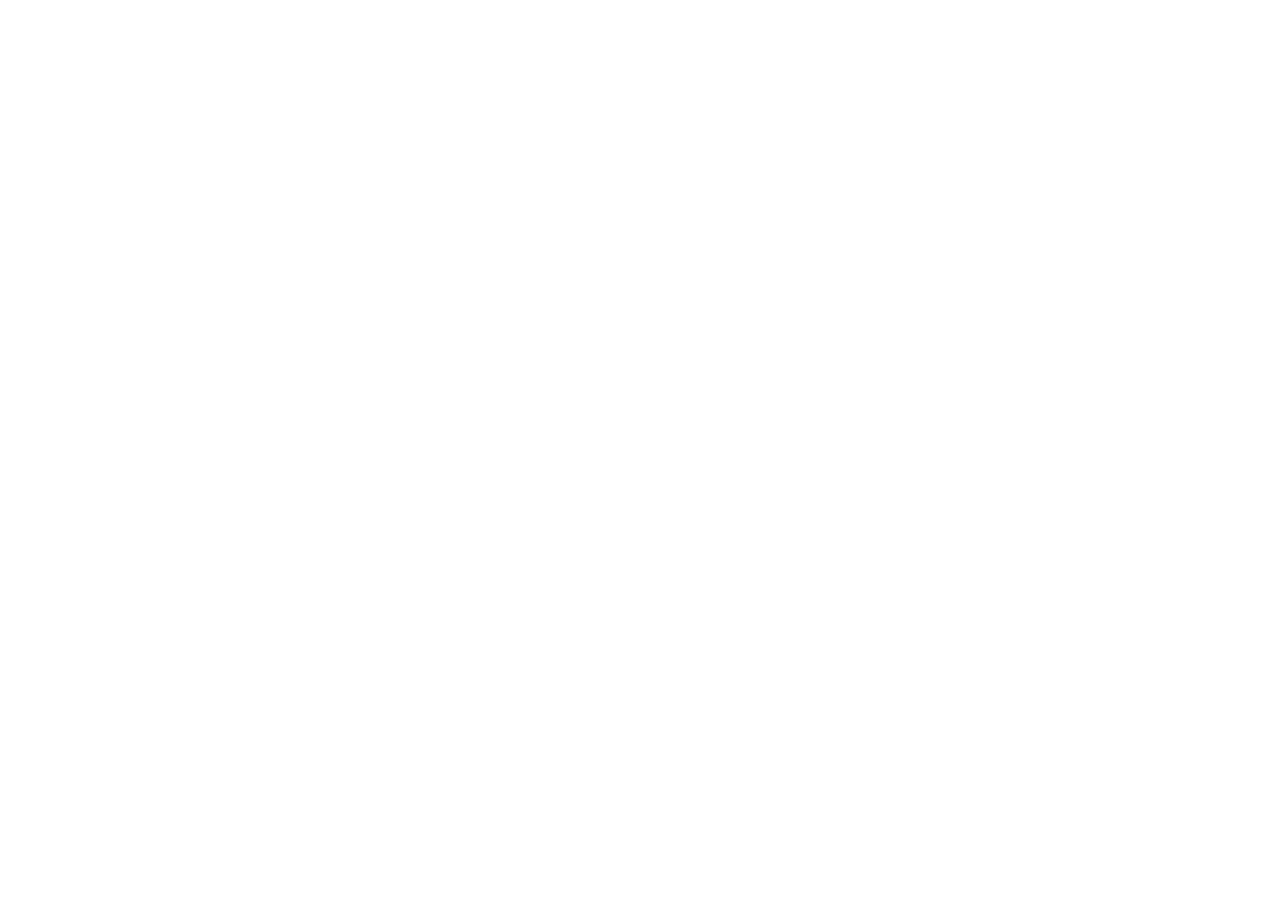
==== index.html @ b3832575 "start from scratch" ====
<!doctype html>

<html lang="en" class="no-js">

<head>
    <meta charset="utf-8">
    <meta http-equiv="X-UA-Compatible" content="IE=edge">
    <link rel="stylesheet" href="style.css">
</head>

<body>
  

</body>

</html>
---- style.css ----
/* Add a black background color to the top navigation */
.topnav {
    background-color: #333;
    overflow: hidden;
  }
  
  /* Style the links inside the navigation bar */
  .topnav a {
    float: left;
    display: block;
    color: #f2f2f2;
    text-align: center;
    padding: 14px 16px;
    text-decoration: none;
    font-size: 17px;
  }
  
  /* Change the color of links on hover */
  .topnav a:hover {
    background-color: #a83a3a;
    color: #ffffff;
  }
  
  /* Add an active class to highlight the current page */
  .topnav a.active {
    background-color: #333;
    color: white;
  }
  
  /* Hide the link that should open and close the topnav on small screens */
  .topnav .icon {
    display: none;
  }
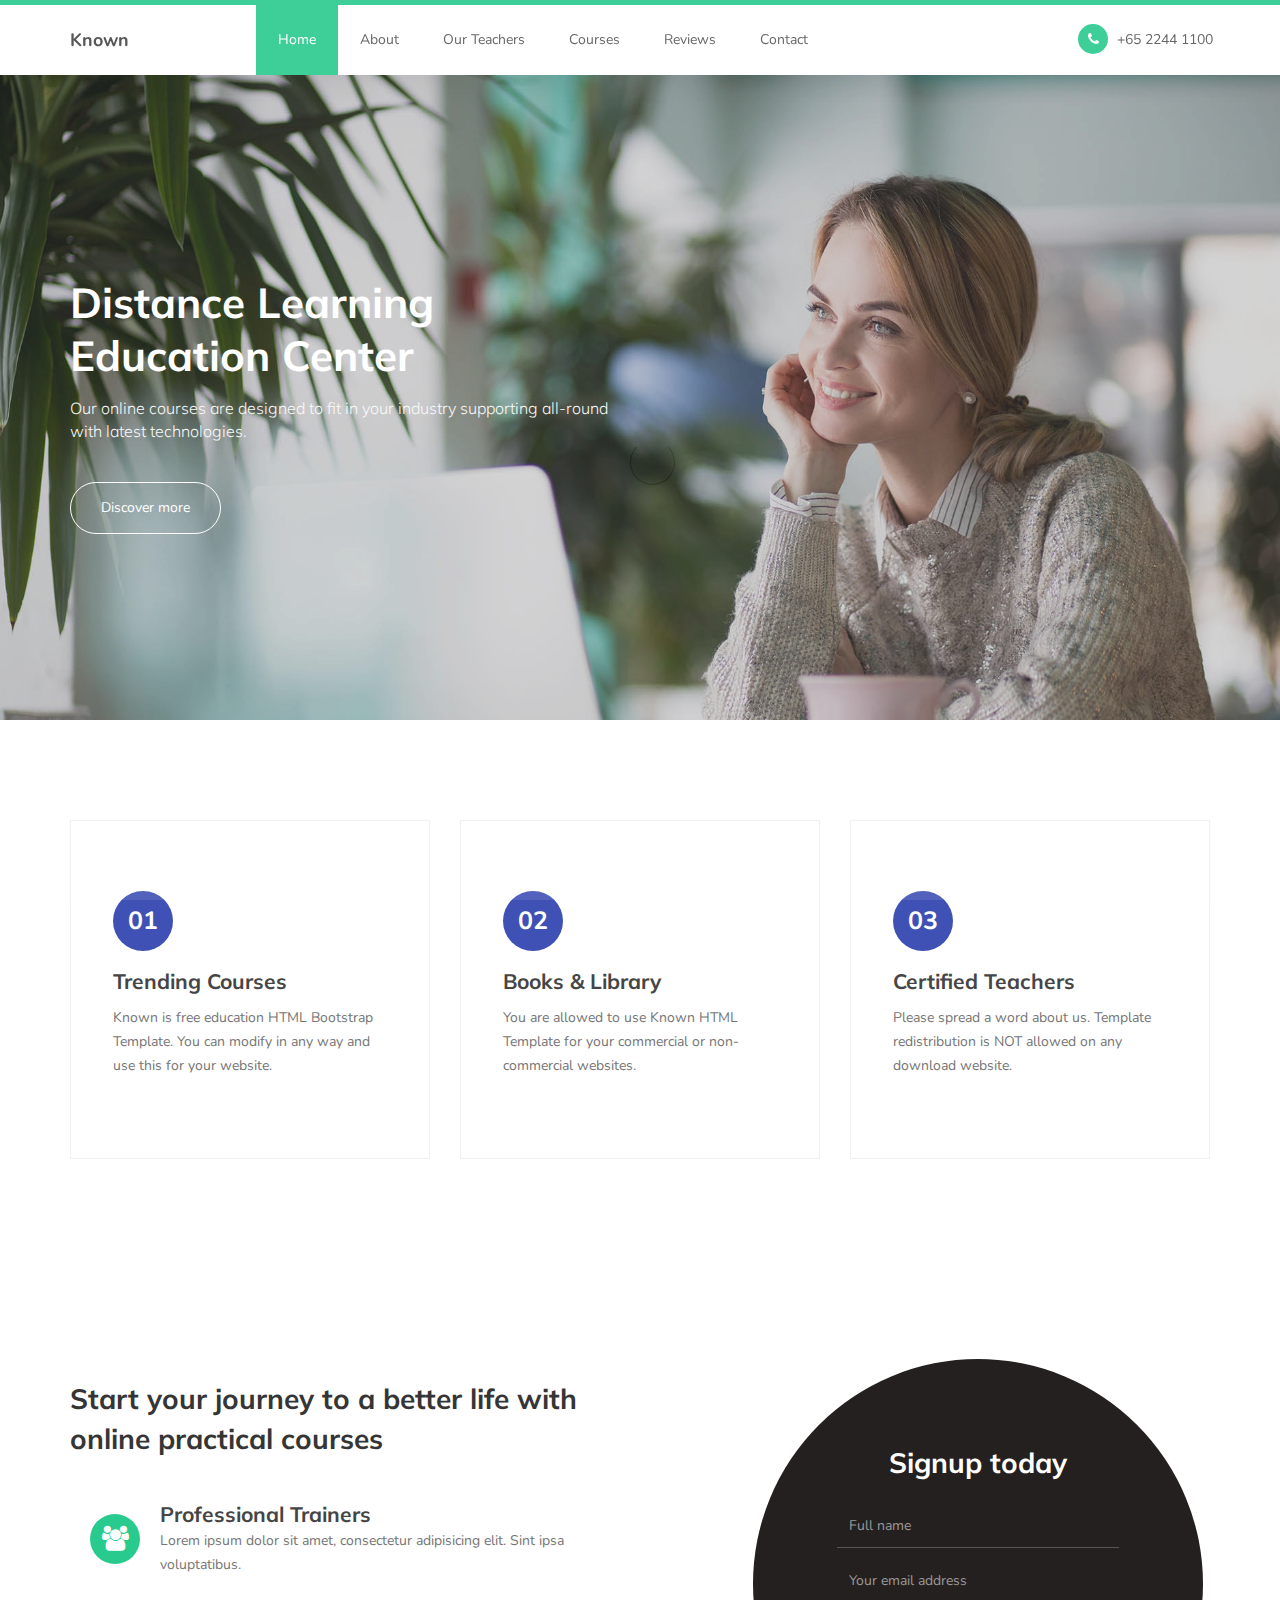
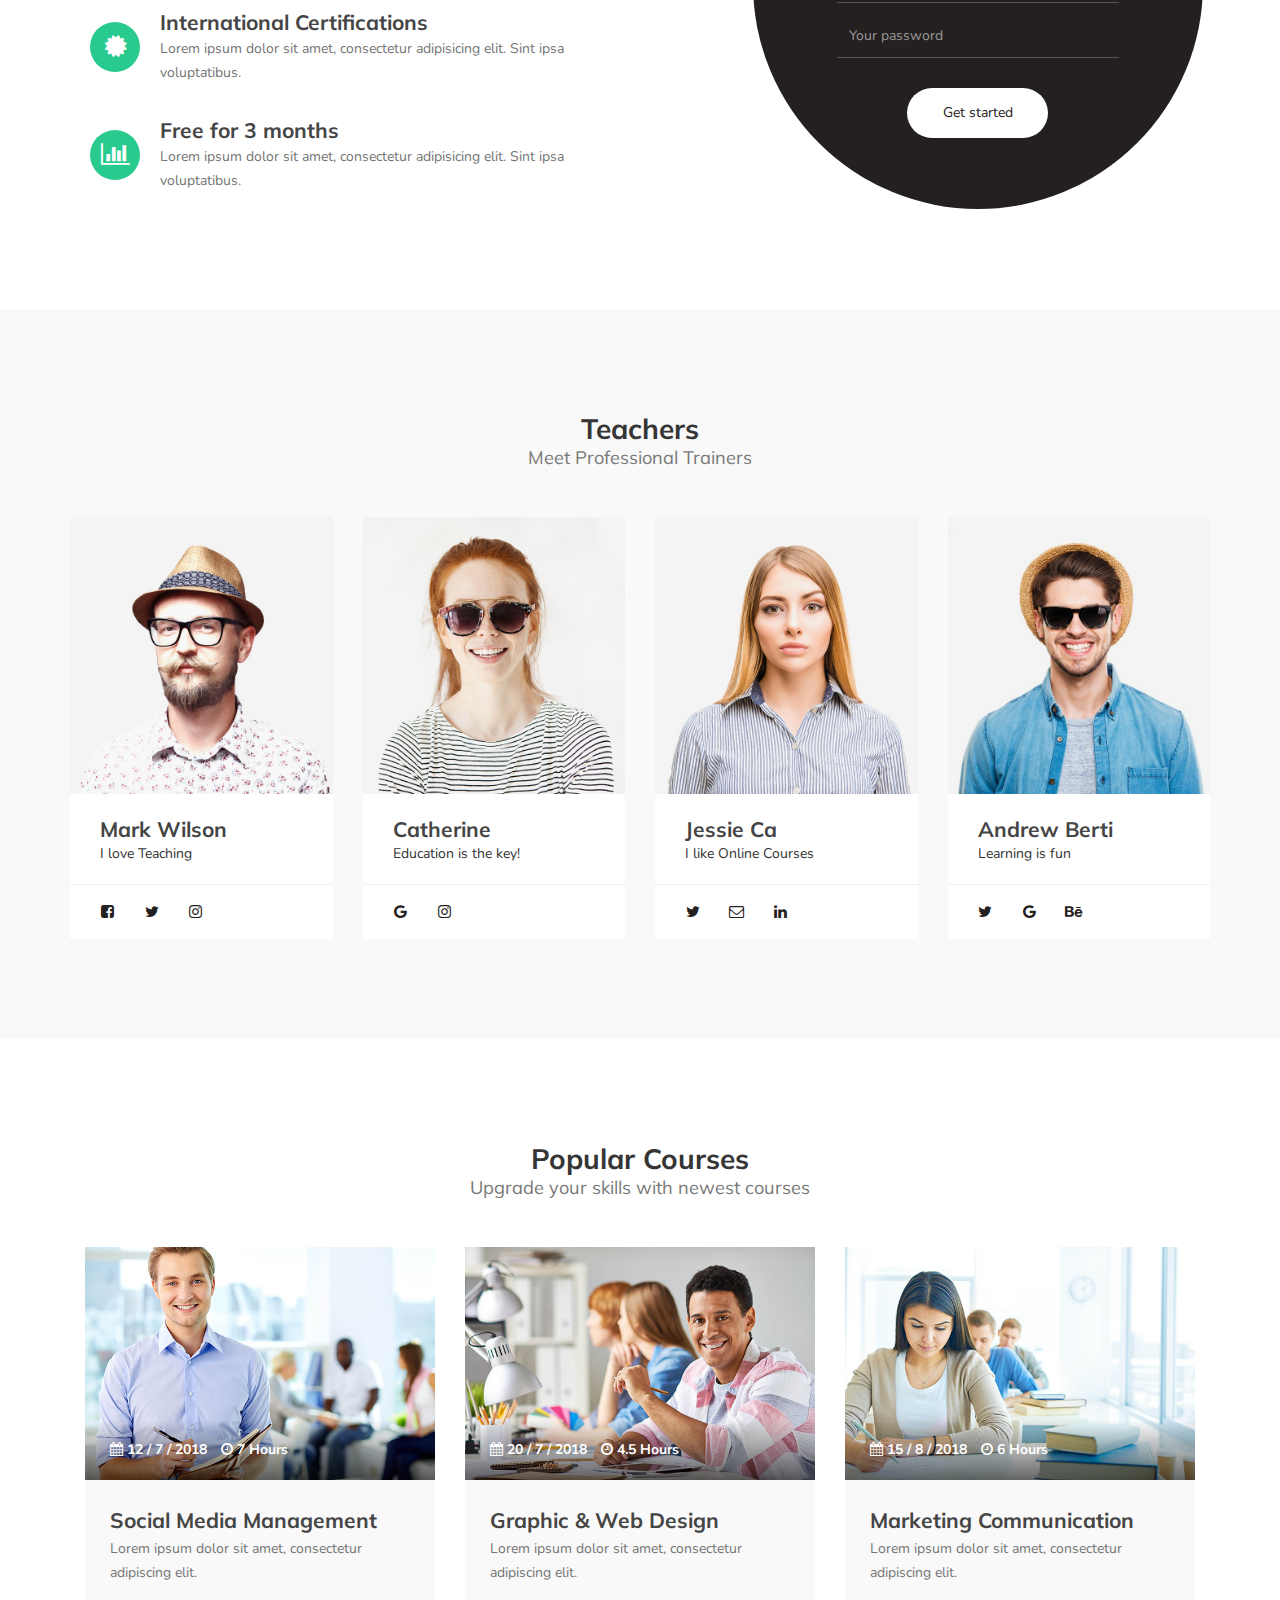
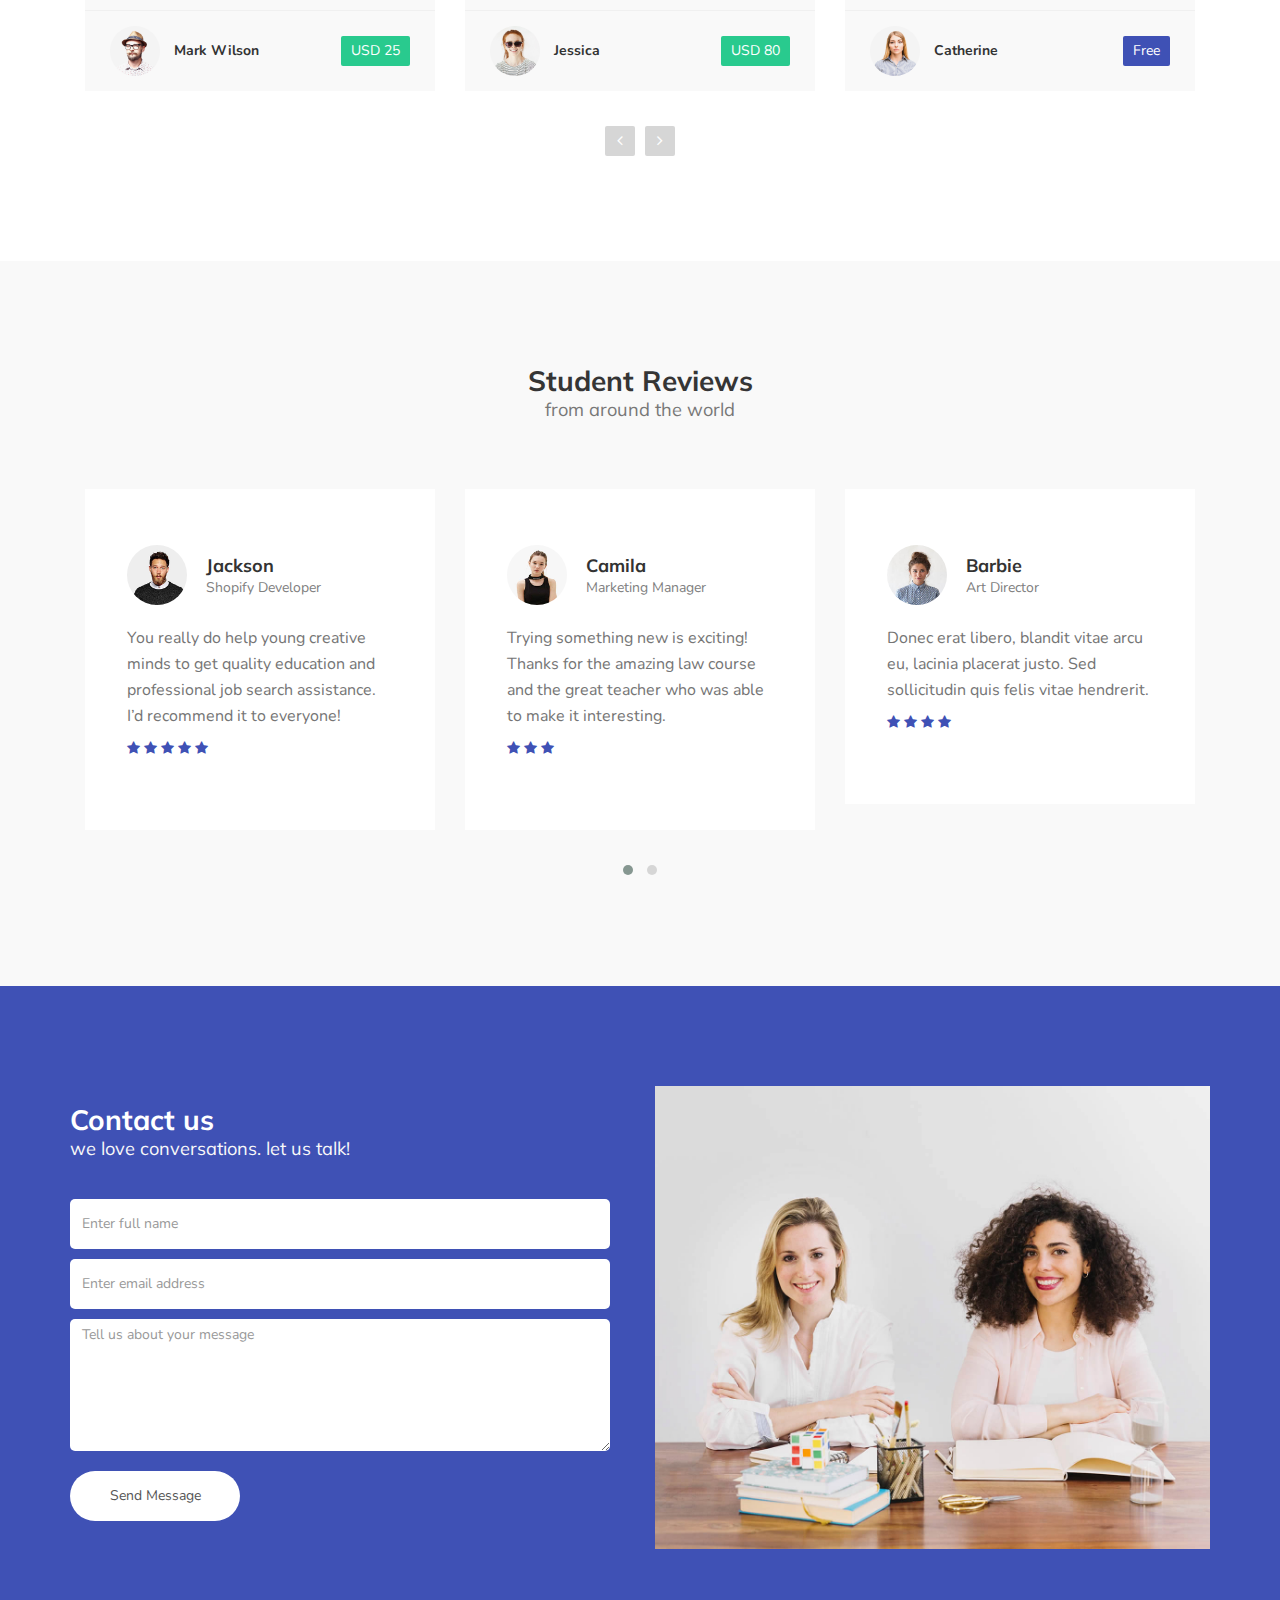
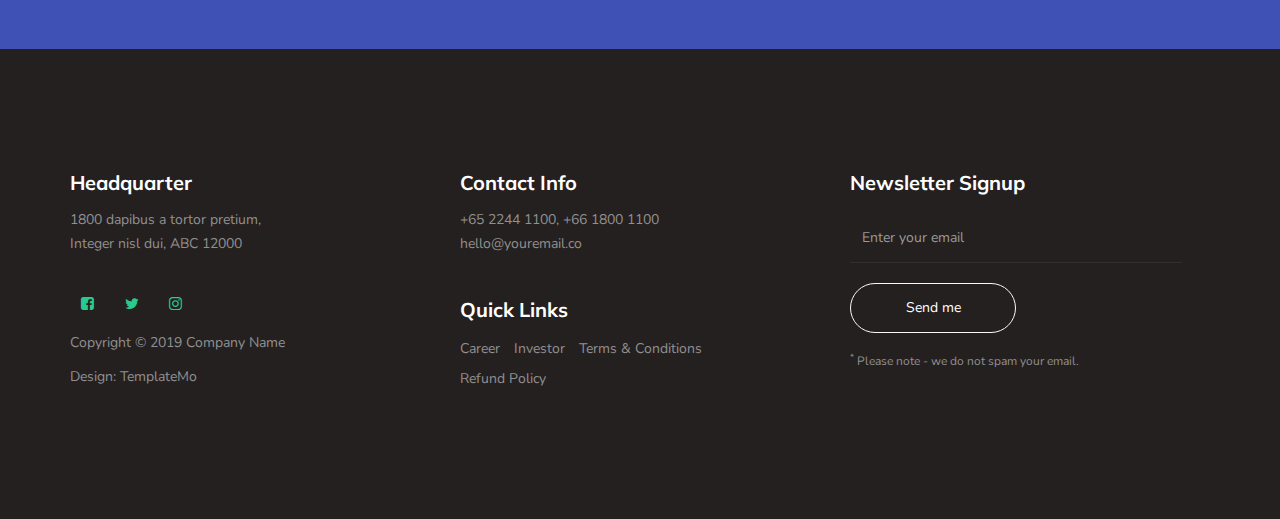
==== commit 1ae6c287: "template 516 Known" ====
--- a/index.html
+++ b/index.html
@@ -1,16 +1,677 @@
-<!doctype html>
-
-<html lang="en" class="no-js">
-
+<!DOCTYPE html>
+<html lang="en">
 <head>
-    <meta charset="utf-8">
-    <meta http-equiv="X-UA-Compatible" content="IE=edge">
-    <link rel="stylesheet" href="style.css">
+
+     <title>Known - Education HTML Template</title>
+<!-- 
+
+Known Template 
+
+https://templatemo.com/tm-516-known
+
+-->
+     <meta charset="UTF-8">
+     <meta http-equiv="X-UA-Compatible" content="IE=Edge">
+     <meta name="description" content="">
+     <meta name="keywords" content="">
+     <meta name="author" content="">
+     <meta name="viewport" content="width=device-width, initial-scale=1, maximum-scale=1">
+
+     <link rel="stylesheet" href="css/bootstrap.min.css">
+     <link rel="stylesheet" href="css/font-awesome.min.css">
+     <link rel="stylesheet" href="css/owl.carousel.css">
+     <link rel="stylesheet" href="css/owl.theme.default.min.css">
+
+     <!-- MAIN CSS -->
+     <link rel="stylesheet" href="css/templatemo-style.css">
+
 </head>
-
-<body>
-  
+<body id="top" data-spy="scroll" data-target=".navbar-collapse" data-offset="50">
+
+     <!-- PRE LOADER -->
+     <section class="preloader">
+          <div class="spinner">
+
+               <span class="spinner-rotate"></span>
+               
+          </div>
+     </section>
+
+
+     <!-- MENU -->
+     <section class="navbar custom-navbar navbar-fixed-top" role="navigation">
+          <div class="container">
+
+               <div class="navbar-header">
+                    <button class="navbar-toggle" data-toggle="collapse" data-target=".navbar-collapse">
+                         <span class="icon icon-bar"></span>
+                         <span class="icon icon-bar"></span>
+                         <span class="icon icon-bar"></span>
+                    </button>
+
+                    <!-- lOGO TEXT HERE -->
+                    <a href="#" class="navbar-brand">Known</a>
+               </div>
+
+               <!-- MENU LINKS -->
+               <div class="collapse navbar-collapse">
+                    <ul class="nav navbar-nav navbar-nav-first">
+                         <li><a href="#top" class="smoothScroll">Home</a></li>
+                         <li><a href="#about" class="smoothScroll">About</a></li>
+                         <li><a href="#team" class="smoothScroll">Our Teachers</a></li>
+                         <li><a href="#courses" class="smoothScroll">Courses</a></li>
+                         <li><a href="#testimonial" class="smoothScroll">Reviews</a></li>
+                         <li><a href="#contact" class="smoothScroll">Contact</a></li>
+                    </ul>
+
+                    <ul class="nav navbar-nav navbar-right">
+                         <li><a href="#"><i class="fa fa-phone"></i> +65 2244 1100</a></li>
+                    </ul>
+               </div>
+
+          </div>
+     </section>
+
+
+     <!-- HOME -->
+     <section id="home">
+          <div class="row">
+
+                    <div class="owl-carousel owl-theme home-slider">
+                         <div class="item item-first">
+                              <div class="caption">
+                                   <div class="container">
+                                        <div class="col-md-6 col-sm-12">
+                                             <h1>Distance Learning Education Center</h1>
+                                             <h3>Our online courses are designed to fit in your industry supporting all-round with latest technologies.</h3>
+                                             <a href="#feature" class="section-btn btn btn-default smoothScroll">Discover more</a>
+                                        </div>
+                                   </div>
+                              </div>
+                         </div>
+
+                         <div class="item item-second">
+                              <div class="caption">
+                                   <div class="container">
+                                        <div class="col-md-6 col-sm-12">
+                                             <h1>Start your journey with our practical courses</h1>
+                                             <h3>Our online courses are built in partnership with technology leaders and are designed to meet industry demands.</h3>
+                                             <a href="#courses" class="section-btn btn btn-default smoothScroll">Take a course</a>
+                                        </div>
+                                   </div>
+                              </div>
+                         </div>
+
+                         <div class="item item-third">
+                              <div class="caption">
+                                   <div class="container">
+                                        <div class="col-md-6 col-sm-12">
+                                             <h1>Efficient Learning Methods</h1>
+                                             <h3>Nam eget sapien vel nibh euismod vulputate in vel nibh. Quisque eu ex eu urna venenatis sollicitudin ut at libero. Visit <a rel="nofollow" href="https://www.facebook.com/templatemo">templatemo</a> page.</h3>
+                                             <a href="#contact" class="section-btn btn btn-default smoothScroll">Let's chat</a>
+                                        </div>
+                                   </div>
+                              </div>
+                         </div>
+                    </div>
+          </div>
+     </section>
+
+
+     <!-- FEATURE -->
+     <section id="feature">
+          <div class="container">
+               <div class="row">
+
+                    <div class="col-md-4 col-sm-4">
+                         <div class="feature-thumb">
+                              <span>01</span>
+                              <h3>Trending Courses</h3>
+                              <p>Known is free education HTML Bootstrap Template. You can modify in any way and use this for your website.</p>
+                         </div>
+                    </div>
+
+                    <div class="col-md-4 col-sm-4">
+                         <div class="feature-thumb">
+                              <span>02</span>
+                              <h3>Books & Library</h3>
+                              <p>You are allowed to use Known HTML Template for your commercial or non-commercial websites.</p>
+                         </div>
+                    </div>
+
+                    <div class="col-md-4 col-sm-4">
+                         <div class="feature-thumb">
+                              <span>03</span>
+                              <h3>Certified Teachers</h3>
+                              <p>Please spread a word about us. Template redistribution is NOT allowed on any download website.</p>
+                         </div>
+                    </div>
+
+               </div>
+          </div>
+     </section>
+
+
+     <!-- ABOUT -->
+     <section id="about">
+          <div class="container">
+               <div class="row">
+
+                    <div class="col-md-6 col-sm-12">
+                         <div class="about-info">
+                              <h2>Start your journey to a better life with online practical courses</h2>
+
+                              <figure>
+                                   <span><i class="fa fa-users"></i></span>
+                                   <figcaption>
+                                        <h3>Professional Trainers</h3>
+                                        <p>Lorem ipsum dolor sit amet, consectetur adipisicing elit. Sint ipsa voluptatibus.</p>
+                                   </figcaption>
+                              </figure>
+
+                              <figure>
+                                   <span><i class="fa fa-certificate"></i></span>
+                                   <figcaption>
+                                        <h3>International Certifications</h3>
+                                        <p>Lorem ipsum dolor sit amet, consectetur adipisicing elit. Sint ipsa voluptatibus.</p>
+                                   </figcaption>
+                              </figure>
+
+                              <figure>
+                                   <span><i class="fa fa-bar-chart-o"></i></span>
+                                   <figcaption>
+                                        <h3>Free for 3 months</h3>
+                                        <p>Lorem ipsum dolor sit amet, consectetur adipisicing elit. Sint ipsa voluptatibus.</p>
+                                   </figcaption>
+                              </figure>
+                         </div>
+                    </div>
+
+                    <div class="col-md-offset-1 col-md-4 col-sm-12">
+                         <div class="entry-form">
+                              <form action="#" method="post">
+                                   <h2>Signup today</h2>
+                                   <input type="text" name="full name" class="form-control" placeholder="Full name" required="">
+
+                                   <input type="email" name="email" class="form-control" placeholder="Your email address" required="">
+
+                                   <input type="password" name="password" class="form-control" placeholder="Your password" required="">
+
+                                   <button class="submit-btn form-control" id="form-submit">Get started</button>
+                              </form>
+                         </div>
+                    </div>
+
+               </div>
+          </div>
+     </section>
+
+
+     <!-- TEAM -->
+     <section id="team">
+          <div class="container">
+               <div class="row">
+
+                    <div class="col-md-12 col-sm-12">
+                         <div class="section-title">
+                              <h2>Teachers <small>Meet Professional Trainers</small></h2>
+                         </div>
+                    </div>
+
+                    <div class="col-md-3 col-sm-6">
+                         <div class="team-thumb">
+                              <div class="team-image">
+                                   <img src="images/author-image1.jpg" class="img-responsive" alt="">
+                              </div>
+                              <div class="team-info">
+                                   <h3>Mark Wilson</h3>
+                                   <span>I love Teaching</span>
+                              </div>
+                              <ul class="social-icon">
+                                   <li><a href="#" class="fa fa-facebook-square" attr="facebook icon"></a></li>
+                                   <li><a href="#" class="fa fa-twitter"></a></li>
+                                   <li><a href="#" class="fa fa-instagram"></a></li>
+                              </ul>
+                         </div>
+                    </div>
+
+                    <div class="col-md-3 col-sm-6">
+                         <div class="team-thumb">
+                              <div class="team-image">
+                                   <img src="images/author-image2.jpg" class="img-responsive" alt="">
+                              </div>
+                              <div class="team-info">
+                                   <h3>Catherine</h3>
+                                   <span>Education is the key!</span>
+                              </div>
+                              <ul class="social-icon">
+                                   <li><a href="#" class="fa fa-google"></a></li>
+                                   <li><a href="#" class="fa fa-instagram"></a></li>
+                              </ul>
+                         </div>
+                    </div>
+
+                    <div class="col-md-3 col-sm-6">
+                         <div class="team-thumb">
+                              <div class="team-image">
+                                   <img src="images/author-image3.jpg" class="img-responsive" alt="">
+                              </div>
+                              <div class="team-info">
+                                   <h3>Jessie Ca</h3>
+                                   <span>I like Online Courses</span>
+                              </div>
+                              <ul class="social-icon">
+                                   <li><a href="#" class="fa fa-twitter"></a></li>
+                                   <li><a href="#" class="fa fa-envelope-o"></a></li>
+                                   <li><a href="#" class="fa fa-linkedin"></a></li>
+                              </ul>
+                         </div>
+                    </div>
+
+                    <div class="col-md-3 col-sm-6">
+                         <div class="team-thumb">
+                              <div class="team-image">
+                                   <img src="images/author-image4.jpg" class="img-responsive" alt="">
+                              </div>
+                              <div class="team-info">
+                                   <h3>Andrew Berti</h3>
+                                   <span>Learning is fun</span>
+                              </div>
+                              <ul class="social-icon">
+                                   <li><a href="#" class="fa fa-twitter"></a></li>
+                                   <li><a href="#" class="fa fa-google"></a></li>
+                                   <li><a href="#" class="fa fa-behance"></a></li>
+                              </ul>
+                         </div>
+                    </div>
+
+               </div>
+          </div>
+     </section>
+
+
+     <!-- Courses -->
+     <section id="courses">
+          <div class="container">
+               <div class="row">
+
+                    <div class="col-md-12 col-sm-12">
+                         <div class="section-title">
+                              <h2>Popular Courses <small>Upgrade your skills with newest courses</small></h2>
+                         </div>
+
+                         <div class="owl-carousel owl-theme owl-courses">
+                              <div class="col-md-4 col-sm-4">
+                                   <div class="item">
+                                        <div class="courses-thumb">
+                                             <div class="courses-top">
+                                                  <div class="courses-image">
+                                                       <img src="images/courses-image1.jpg" class="img-responsive" alt="">
+                                                  </div>
+                                                  <div class="courses-date">
+                                                       <span><i class="fa fa-calendar"></i> 12 / 7 / 2018</span>
+                                                       <span><i class="fa fa-clock-o"></i> 7 Hours</span>
+                                                  </div>
+                                             </div>
+
+                                             <div class="courses-detail">
+                                                  <h3><a href="#">Social Media Management</a></h3>
+                                                  <p>Lorem ipsum dolor sit amet, consectetur adipiscing elit.</p>
+                                             </div>
+
+                                             <div class="courses-info">
+                                                  <div class="courses-author">
+                                                       <img src="images/author-image1.jpg" class="img-responsive" alt="">
+                                                       <span>Mark Wilson</span>
+                                                  </div>
+                                                  <div class="courses-price">
+                                                       <a href="#"><span>USD 25</span></a>
+                                                  </div>
+                                             </div>
+                                        </div>
+                                   </div>
+                              </div>
+
+                              <div class="col-md-4 col-sm-4">
+                                   <div class="item">
+                                        <div class="courses-thumb">
+                                             <div class="courses-top">
+                                                  <div class="courses-image">
+                                                       <img src="images/courses-image2.jpg" class="img-responsive" alt="">
+                                                  </div>
+                                                  <div class="courses-date">
+                                                       <span><i class="fa fa-calendar"></i> 20 / 7 / 2018</span>
+                                                       <span><i class="fa fa-clock-o"></i> 4.5 Hours</span>
+                                                  </div>
+                                             </div>
+
+                                             <div class="courses-detail">
+                                                  <h3><a href="#">Graphic & Web Design</a></h3>
+                                                  <p>Lorem ipsum dolor sit amet, consectetur adipiscing elit.</p>
+                                             </div>
+
+                                             <div class="courses-info">
+                                                  <div class="courses-author">
+                                                       <img src="images/author-image2.jpg" class="img-responsive" alt="">
+                                                       <span>Jessica</span>
+                                                  </div>
+                                                  <div class="courses-price">
+                                                       <a href="#"><span>USD 80</span></a>
+                                                  </div>
+                                             </div>
+                                        </div>
+                                   </div>
+                              </div>
+
+                              <div class="col-md-4 col-sm-4">
+                                   <div class="item">
+                                        <div class="courses-thumb">
+                                             <div class="courses-top">
+                                                  <div class="courses-image">
+                                                       <img src="images/courses-image3.jpg" class="img-responsive" alt="">
+                                                  </div>
+                                                  <div class="courses-date">
+                                                       <span><i class="fa fa-calendar"></i> 15 / 8 / 2018</span>
+                                                       <span><i class="fa fa-clock-o"></i> 6 Hours</span>
+                                                  </div>
+                                             </div>
+
+                                             <div class="courses-detail">
+                                                  <h3><a href="#">Marketing Communication</a></h3>
+                                                  <p>Lorem ipsum dolor sit amet, consectetur adipiscing elit.</p>
+                                             </div>
+
+                                             <div class="courses-info">
+                                                  <div class="courses-author">
+                                                       <img src="images/author-image3.jpg" class="img-responsive" alt="">
+                                                       <span>Catherine</span>
+                                                  </div>
+                                                  <div class="courses-price free">
+                                                       <a href="#"><span>Free</span></a>
+                                                  </div>
+                                             </div>
+                                        </div>
+                                   </div>
+                              </div>
+
+                              <div class="col-md-4 col-sm-4">
+                                   <div class="item">
+                                        <div class="courses-thumb">
+                                             <div class="courses-top">
+                                                  <div class="courses-image">
+                                                       <img src="images/courses-image4.jpg" class="img-responsive" alt="">
+                                                  </div>
+                                                  <div class="courses-date">
+                                                       <span><i class="fa fa-calendar"></i> 10 / 8 / 2018</span>
+                                                       <span><i class="fa fa-clock-o"></i> 8 Hours</span>
+                                                  </div>
+                                             </div>
+
+                                             <div class="courses-detail">
+                                                  <h3><a href="#">Summer Kids</a></h3>
+                                                  <p>Lorem ipsum dolor sit amet, consectetur adipiscing elit.</p>
+                                             </div>
+
+                                             <div class="courses-info">
+                                                  <div class="courses-author">
+                                                       <img src="images/author-image1.jpg" class="img-responsive" alt="">
+                                                       <span>Mark Wilson</span>
+                                                  </div>
+                                                  <div class="courses-price">
+                                                       <a href="#"><span>USD 45</span></a>
+                                                  </div>
+                                             </div>
+                                        </div>
+                                   </div>
+                              </div>
+
+                              <div class="col-md-4 col-sm-4">
+                                   <div class="item">
+                                        <div class="courses-thumb">
+                                             <div class="courses-top">
+                                                  <div class="courses-image">
+                                                       <img src="images/courses-image5.jpg" class="img-responsive" alt="">
+                                                  </div>
+                                                  <div class="courses-date">
+                                                       <span><i class="fa fa-calendar"></i> 5 / 10 / 2018</span>
+                                                       <span><i class="fa fa-clock-o"></i> 10 Hours</span>
+                                                  </div>
+                                             </div>
+
+                                             <div class="courses-detail">
+                                                  <h3><a href="#">Business &amp; Management</a></h3>
+                                                  <p>Lorem ipsum dolor sit amet, consectetur adipiscing elit.</p>
+                                             </div>
+
+                                             <div class="courses-info">
+                                                  <div class="courses-author">
+                                                       <img src="images/author-image2.jpg" class="img-responsive" alt="">
+                                                       <span>Jessica</span>
+                                                  </div>
+                                                  <div class="courses-price free">
+                                                       <a href="#"><span>Free</span></a>
+                                                  </div>
+                                             </div>
+                                        </div>
+                                   </div>
+                              </div>
+
+                         </div>
+
+               </div>
+          </div>
+     </section>
+
+
+     <!-- TESTIMONIAL -->
+     <section id="testimonial">
+          <div class="container">
+               <div class="row">
+
+                    <div class="col-md-12 col-sm-12">
+                         <div class="section-title">
+                              <h2>Student Reviews <small>from around the world</small></h2>
+                         </div>
+
+                         <div class="owl-carousel owl-theme owl-client">
+                              <div class="col-md-4 col-sm-4">
+                                   <div class="item">
+                                        <div class="tst-image">
+                                             <img src="images/tst-image1.jpg" class="img-responsive" alt="">
+                                        </div>
+                                        <div class="tst-author">
+                                             <h4>Jackson</h4>
+                                             <span>Shopify Developer</span>
+                                        </div>
+                                        <p>You really do help young creative minds to get quality education and professional job search assistance. I’d recommend it to everyone!</p>
+                                        <div class="tst-rating">
+                                             <i class="fa fa-star"></i>
+                                             <i class="fa fa-star"></i>
+                                             <i class="fa fa-star"></i>
+                                             <i class="fa fa-star"></i>
+                                             <i class="fa fa-star"></i>
+                                        </div>
+                                   </div>
+                              </div>
+
+                              <div class="col-md-4 col-sm-4">
+                                   <div class="item">
+                                        <div class="tst-image">
+                                             <img src="images/tst-image2.jpg" class="img-responsive" alt="">
+                                        </div>
+                                        <div class="tst-author">
+                                             <h4>Camila</h4>
+                                             <span>Marketing Manager</span>
+                                        </div>
+                                        <p>Trying something new is exciting! Thanks for the amazing law course and the great teacher who was able to make it interesting.</p>
+                                        <div class="tst-rating">
+                                             <i class="fa fa-star"></i>
+                                             <i class="fa fa-star"></i>
+                                             <i class="fa fa-star"></i>
+                                        </div>
+                                   </div>
+                              </div>
+
+                              <div class="col-md-4 col-sm-4">
+                                   <div class="item">
+                                        <div class="tst-image">
+                                             <img src="images/tst-image3.jpg" class="img-responsive" alt="">
+                                        </div>
+                                        <div class="tst-author">
+                                             <h4>Barbie</h4>
+                                             <span>Art Director</span>
+                                        </div>
+                                        <p>Donec erat libero, blandit vitae arcu eu, lacinia placerat justo. Sed sollicitudin quis felis vitae hendrerit.</p>
+                                        <div class="tst-rating">
+                                             <i class="fa fa-star"></i>
+                                             <i class="fa fa-star"></i>
+                                             <i class="fa fa-star"></i>
+                                             <i class="fa fa-star"></i>
+                                        </div>
+                                   </div>
+                              </div>
+
+                              <div class="col-md-4 col-sm-4">
+                                   <div class="item">
+                                        <div class="tst-image">
+                                             <img src="images/tst-image4.jpg" class="img-responsive" alt="">
+                                        </div>
+                                        <div class="tst-author">
+                                             <h4>Andrio</h4>
+                                             <span>Web Developer</span>
+                                        </div>
+                                        <p>Nam eget mi eu ante faucibus viverra nec sed magna. Vivamus viverra sapien ex, elementum varius ex sagittis vel.</p>
+                                        <div class="tst-rating">
+                                             <i class="fa fa-star"></i>
+                                             <i class="fa fa-star"></i>
+                                             <i class="fa fa-star"></i>
+                                             <i class="fa fa-star"></i>
+                                        </div>
+                                   </div>
+                              </div>
+
+                         </div>
+
+               </div>
+          </div>
+     </section> 
+
+
+     <!-- CONTACT -->
+     <section id="contact">
+          <div class="container">
+               <div class="row">
+
+                    <div class="col-md-6 col-sm-12">
+                         <form id="contact-form" role="form" action="" method="post">
+                              <div class="section-title">
+                                   <h2>Contact us <small>we love conversations. let us talk!</small></h2>
+                              </div>
+
+                              <div class="col-md-12 col-sm-12">
+                                   <input type="text" class="form-control" placeholder="Enter full name" name="name" required="">
+                    
+                                   <input type="email" class="form-control" placeholder="Enter email address" name="email" required="">
+
+                                   <textarea class="form-control" rows="6" placeholder="Tell us about your message" name="message" required=""></textarea>
+                              </div>
+
+                              <div class="col-md-4 col-sm-12">
+                                   <input type="submit" class="form-control" name="send message" value="Send Message">
+                              </div>
+
+                         </form>
+                    </div>
+
+                    <div class="col-md-6 col-sm-12">
+                         <div class="contact-image">
+                              <img src="images/contact-image.jpg" class="img-responsive" alt="Smiling Two Girls">
+                         </div>
+                    </div>
+
+               </div>
+          </div>
+     </section>       
+
+
+     <!-- FOOTER -->
+     <footer id="footer">
+          <div class="container">
+               <div class="row">
+
+                    <div class="col-md-4 col-sm-6">
+                         <div class="footer-info">
+                              <div class="section-title">
+                                   <h2>Headquarter</h2>
+                              </div>
+                              <address>
+                                   <p>1800 dapibus a tortor pretium,<br> Integer nisl dui, ABC 12000</p>
+                              </address>
+
+                              <ul class="social-icon">
+                                   <li><a href="#" class="fa fa-facebook-square" attr="facebook icon"></a></li>
+                                   <li><a href="#" class="fa fa-twitter"></a></li>
+                                   <li><a href="#" class="fa fa-instagram"></a></li>
+                              </ul>
+
+                              <div class="copyright-text"> 
+                                   <p>Copyright &copy; 2019 Company Name</p>
+                                   
+                                   <p>Design: TemplateMo</p>
+                              </div>
+                         </div>
+                    </div>
+
+                    <div class="col-md-4 col-sm-6">
+                         <div class="footer-info">
+                              <div class="section-title">
+                                   <h2>Contact Info</h2>
+                              </div>
+                              <address>
+                                   <p>+65 2244 1100, +66 1800 1100</p>
+                                   <p><a href="mailto:youremail.co">hello@youremail.co</a></p>
+                              </address>
+
+                              <div class="footer_menu">
+                                   <h2>Quick Links</h2>
+                                   <ul>
+                                        <li><a href="#">Career</a></li>
+                                        <li><a href="#">Investor</a></li>
+                                        <li><a href="#">Terms & Conditions</a></li>
+                                        <li><a href="#">Refund Policy</a></li>
+                                   </ul>
+                              </div>
+                         </div>
+                    </div>
+
+                    <div class="col-md-4 col-sm-12">
+                         <div class="footer-info newsletter-form">
+                              <div class="section-title">
+                                   <h2>Newsletter Signup</h2>
+                              </div>
+                              <div>
+                                   <div class="form-group">
+                                        <form action="#" method="get">
+                                             <input type="email" class="form-control" placeholder="Enter your email" name="email" id="email" required="">
+                                             <input type="submit" class="form-control" name="submit" id="form-submit" value="Send me">
+                                        </form>
+                                        <span><sup>*</sup> Please note - we do not spam your email.</span>
+                                   </div>
+                              </div>
+                         </div>
+                    </div>
+                    
+               </div>
+          </div>
+     </footer>
+
+
+     <!-- SCRIPTS -->
+     <script src="js/jquery.js"></script>
+     <script src="js/bootstrap.min.js"></script>
+     <script src="js/owl.carousel.min.js"></script>
+     <script src="js/smoothscroll.js"></script>
+     <script src="js/custom.js"></script>
 
 </body>
-
 </html>--- a/css/templatemo-style.css
+++ b/css/templatemo-style.css
@@ -0,0 +1,996 @@
+/*
+
+Known Template 
+
+https://templatemo.com/tm-516-known
+
+*/
+
+  @import url('https://fonts.googleapis.com/css?family=Muli:300,700|Nunito');
+
+  body {
+    background: #ffffff;
+    font-family: 'Nunito', sans-serif;
+    overflow-x: hidden;
+    padding-top: 70px;
+  }
+
+
+  /*---------------------------------------
+     TYPOGRAPHY              
+  -----------------------------------------*/
+
+  h1,h2,h3,h4,h5,h6 {
+    font-family: 'Muli', sans-serif;
+    font-weight: bold;
+    line-height: inherit;
+  }
+
+  h1 {
+    color: #252525;
+    font-size: 3em;
+    line-height: normal;
+  }
+
+  h2 {
+    color: #353535;
+    font-size: 2em;
+    padding-bottom: 10px;
+  }
+
+  h3 {
+    font-size: 1.5em;
+    margin-bottom: 0;
+  }
+
+  h3,
+  h3 a {
+    color: #454545;
+  }
+
+  p {
+    color: #757575;
+    font-size: 14px;
+    font-weight: normal;
+    line-height: 24px;
+  }
+
+
+
+  /*---------------------------------------
+     GENERAL               
+  -----------------------------------------*/
+
+  html{
+    -webkit-font-smoothing: antialiased;
+  }
+
+  a {
+    color: #252525;
+    -webkit-transition: 0.5s;
+    transition: 0.5s;
+    text-decoration: none !important;
+  }
+
+  a,
+  input, button,
+  .form-control {
+    -webkit-transition: 0.5s;
+    transition: 0.5s;
+  }
+
+  a:hover, a:active, a:focus {
+    color: #29ca8e;
+    outline: none;
+  }
+
+  ::-webkit-scrollbar{
+    width: 8px;
+    height: 8px;
+  }
+
+  ::-webkit-scrollbar-thumb {
+    cursor: pointer;
+    background: #000000;
+  }
+
+  .section-title {
+    padding-bottom: 40px;
+  }
+
+  .section-title h2 {
+    margin: 0;
+  }
+
+  .section-title small {
+    display: block;
+  }
+
+  .overlay {
+    background: rgba(20,20,20,0.5);
+    position: absolute;
+    top: 0;
+    right: 0;
+    bottom: 0;
+    left: 0;
+    width: 100%;
+    height: 100%;
+  }
+
+  .entry-form {
+    background: #252020;
+    border-radius: 100%;
+    text-align: center;
+    padding: 6em;
+    width: 450px;
+    height: 450px;
+  }
+
+  .entry-form h2 {
+    color: #ffffff;
+    margin: 0;
+  }
+
+  .entry-form .form-control {
+    background: transparent;
+    border: 0;
+    border-bottom: 1px solid;
+    border-radius: 0;
+    box-shadow: none;
+    height: 45px;
+    margin: 10px 0;
+  }
+
+  .entry-form .submit-btn {
+    background: #ffffff;
+    border-radius: 50px;
+    border: 0;
+    color: #252020;
+    width: 50%;
+    height: 50px;
+    margin: 30px auto;
+    margin-bottom: 10px;
+  }
+
+  .entry-form .submit-btn:hover {
+    background: #3f51b5;
+    color: #ffffff;
+  }
+
+  section {
+    position: relative;
+    padding: 100px 0;
+  }
+
+  #team,
+  #testimonial {
+    background: #f9f9f9;
+  }
+
+  #team, 
+  #testimonial {
+    text-align: center;
+  }
+  
+  #google-map iframe {
+    border: 0;
+    width: 100%;
+    height: 390px;
+  }
+
+
+
+  /*---------------------------------------
+     BUTTONS               
+  -----------------------------------------*/
+
+  .section-btn {
+    background: transparent;
+    border-radius: 50px;
+    border: 1px solid #ffffff;
+    color: #ffffff;
+    font-size: inherit;
+    font-weight: normal;
+    padding: 15px 30px;
+    transition: 0.5s;
+  }
+
+  .section-btn:hover {
+    background: #ffffff;
+    border-color: transparent;
+  }
+
+
+
+  /*---------------------------------------
+       PRE LOADER              
+  -----------------------------------------*/
+
+  .preloader {
+    position: fixed;
+    top: 0;
+    left: 0;
+    width: 100%;
+    height: 100%;
+    z-index: 99999;
+    display: flex;
+    flex-flow: row nowrap;
+    justify-content: center;
+    align-items: center;
+    background: none repeat scroll 0 0 #ffffff;
+  }
+
+  .spinner {
+    border: 1px solid transparent;
+    border-radius: 3px;
+    position: relative;
+  }
+
+  .spinner:before {
+    content: '';
+    box-sizing: border-box;
+    position: absolute;
+    top: 50%;
+    left: 50%;
+    width: 45px;
+    height: 45px;
+    margin-top: -10px;
+    margin-left: -10px;
+    border-radius: 50%;
+    border: 1px solid #575757;
+    border-top-color: #ffffff;
+    animation: spinner .9s linear infinite;
+  }
+
+  @-webkit-@keyframes spinner {
+    to {transform: rotate(360deg);}
+  }
+
+  @keyframes spinner {
+    to {transform: rotate(360deg);}
+  }
+
+
+
+  /*---------------------------------------
+      MENU              
+  -----------------------------------------*/
+
+  .custom-navbar {
+    background: #ffffff;
+    border-top: 5px solid #29ca8e;
+    border-bottom: 0;
+    -webkit-box-shadow: 0 1px 30px rgba(0, 0, 0, 0.1);
+    -moz-box-shadow: 0 1px 30px rgba(0, 0, 0, 0.1);
+    box-shadow: 0 1px 30px rgba(0, 0, 0, 0.1);
+    padding: 12px 0;
+    margin-bottom: 0;
+    padding: 0;
+  }
+
+  .custom-navbar .navbar-brand {
+    color: #454545;
+    font-size: 18px;
+    font-weight: bold;
+    line-height: 40px;
+  }
+
+  .custom-navbar .navbar-nav.navbar-nav-first {
+    margin-left: 8em;
+  }
+
+  .custom-navbar .navbar-nav.navbar-right li a {
+    padding-right: 12px;
+    padding-left: 12px;
+  }
+
+  .custom-navbar .navbar-nav.navbar-right li a .fa {
+    background: #29ca8e;
+    border-radius: 100%;
+    color: #ffffff;
+    width: 30px;
+    height: 30px;
+    line-height: 30px;
+    text-align: center;
+    display: inline-block;
+    margin-right: 5px;
+  }
+
+  .custom-navbar .nav li a {
+    line-height: 40px;
+    color: #575757;
+    padding-right: 22px;
+    padding-left: 22px;
+  }
+
+  .custom-navbar .navbar-nav > li > a:hover,
+  .custom-navbar .navbar-nav > li > a:focus {
+    background-color: transparent;
+  }
+
+  .custom-navbar .nav li a:hover {
+    background-color: #29ca8e;
+    color: #ffffff;
+  }
+
+  .custom-navbar .nav li.active > a {
+    background-color: #29ca8e;
+    color: #ffffff;
+  }
+
+  .custom-navbar .navbar-toggle {
+    border: none;
+    padding-top: 10px;
+  }
+
+  .custom-navbar .navbar-toggle {
+    background-color: transparent;
+  }
+
+  .custom-navbar .navbar-toggle .icon-bar {
+    background: #252525;
+    border-color: transparent;
+  }
+
+
+
+  /*---------------------------------------
+      HOME  & SLIDER            
+  -----------------------------------------*/
+
+  #home {
+    padding: 0;
+  }
+
+  #home h1 {
+    color: #ffffff;
+  }
+
+  #home h3 {
+    color: #f9f9f9;
+    font-size: 16px;
+    font-weight: 300;
+    margin: 0;
+    padding: 5px 0 40px 0;
+  }
+
+  @media (min-width: 768px) {
+    .home-slider .col-md-6 {
+      padding-left: 0;
+    }
+  }
+
+  .home-slider .caption {
+    display: flex;
+    justify-content: center;
+    flex-direction: column;
+    text-align: left;
+    background-color: rgba(20,20,20,0.2);
+    height: 100%;
+    color: #fff;
+    cursor: e-resize;
+  }
+
+  .home-slider .item {
+    background-repeat: no-repeat;
+    background-attachment: local;
+    background-size: cover;
+    height: 650px;
+  }
+  
+  .caption h3 a { color: #FFF; }
+  .caption h3 a:hover { color: #FF3; }
+
+  .home-slider .item-first {
+    background-image: url(../images/slider-image1.jpg);
+	background-position: center;
+  }
+
+  .home-slider .item-second {
+    background-image: url(../images/slider-image2.jpg);
+  }
+
+  .home-slider .item-third {
+    background-image: url(../images/slider-image3.jpg);
+  }
+
+
+
+  /*---------------------------------------
+      FEATURE              
+  -----------------------------------------*/
+
+  .feature-thumb {
+    border: 1px solid #f0f0f0;
+    padding: 5em 3em;
+  }
+
+  .feature-thumb span {
+    background: #3f51b5;
+    border-radius: 50px;
+    color: #ffffff;
+    font-size: 25px;
+    font-weight: bold;
+    display: inline-block;
+    width: 60px;
+    height: 60px;
+    line-height: 60px;
+    text-align: center;
+    margin-bottom: 5px;
+  }
+
+  .feature-thumb h3 {
+    margin: 10px 0;
+  }
+
+
+
+  /*---------------------------------------
+      ABOUT              
+  -----------------------------------------*/
+
+  #about figure {
+    display: inline-block;
+    vertical-align: top;
+    margin-left: 15px;
+  }
+
+  #about figure span {
+    float: left;
+    margin-left: -15px;
+    padding: 15px 20px;
+    position: relative;
+    top: 20px;
+  }
+
+  #about figure span i {
+    background: #29ca8e;
+    border-radius: 50px;
+    color: #ffffff;
+    font-size: 25px;
+    width: 50px;
+    height: 50px;
+    line-height: 50px;
+    text-align: center;
+  }
+
+
+
+  /*---------------------------------------
+      TEAM              
+  -----------------------------------------*/
+
+  .team-thumb {
+    background: #ffffff;
+    position: relative;
+    overflow: hidden;
+    text-align: left;
+  }
+
+  .team-info {
+    padding: 20px 30px;
+  }
+
+  .team-image img {
+    width: 100%;
+  }
+
+  .team-thumb .social-icon {
+    border-top: 1px solid #f0f0f0;
+    padding: 4px 20px 0 20px;
+  }
+
+  .team-thumb .social-icon li a {
+    background: #ffffff;
+    color: #252020;
+  }
+
+  .team-info h3 {
+    margin: 0;
+  }
+
+
+  /*---------------------------------------
+      COURSES             
+  -----------------------------------------*/
+
+  #courses .section-title {
+    text-align: center;
+  }
+
+  #courses .owl-theme .owl-nav {
+    margin-top: 30px;
+  }
+
+  #courses .owl-theme .owl-nav [class*=owl-] {
+    border-radius: 2px;
+    font-size: 16px;
+    width: 30px;
+    height: 30px;
+    line-height: 30px;
+    text-align: center;
+    padding: 0;
+  }
+
+  .courses-thumb {
+    background: #f9f9f9;
+    position: relative;
+  }
+
+  .courses-top {
+    position: relative;
+  }
+
+  .courses-image {
+    background: linear-gradient(to right, #202020, #101010);
+  }
+
+  .courses-date {
+    background: linear-gradient(rgba(255, 0, 0, 0), rgba(0, 0, 0, 0.6));
+    width: 100%;
+    position: absolute;
+    bottom: 0;
+    padding: 20px 25px;
+  }
+
+  .courses-date span,
+  .courses-author span {
+    font-size: 14px;
+    font-weight: bold;
+  }
+
+  .courses-date span {
+    color: #ffffff;
+    display: inline-block;
+    margin-right: 10px;
+  }
+
+  .courses-detail {
+    padding: 25px 25px 15px 25px;
+  }
+
+  .courses-detail h3 {
+    margin: 0 0 2px 0;
+  }
+
+  .courses-info {
+    border-top: 1px solid #f0f0f0;
+    position: relative;
+    clear: both;
+    padding: 15px 25px;
+  }
+
+  .courses-author,
+  .courses-author span {
+    display: inline-block;
+    vertical-align: middle;
+  }
+
+  .courses-author img {
+    display: inline-block !important;
+    border-radius: 50px;
+    width: 50px !important;
+    height: 50px;
+    margin-right: 10px;
+  }
+
+  .courses-price {
+    float: right;
+    margin-top: 10px;
+  }
+
+  .courses-price span {
+    background: #29ca8e;
+    border-radius: 2px;
+    color: #ffffff;
+    display: block;
+    padding: 5px 10px;
+  }
+
+  .courses-price.free span {
+    background: #3f51b5;
+  }
+
+
+
+  /*---------------------------------------
+     NEWS              
+  -----------------------------------------*/
+
+  .news-thumb {
+    clear: both;
+    position: relative;
+    overflow: hidden;
+    margin-bottom: 30px;
+  }
+
+  .news-thumb .news-image {
+    float: left;
+    width: 40%;
+    margin-right: 30px;
+  }
+
+  .news-info h3 {
+    margin-top: 5px;
+    margin-bottom: 10px;
+  }
+
+  .news-date span {
+    color: #909090;
+    font-weight: bold;
+  }
+
+
+
+  /*---------------------------------------
+      TESTIMONIAL             
+  -----------------------------------------*/
+
+  #testimonial .item {
+    background: #ffffff;
+    margin: 20px 0;
+    padding: 4em 3em;
+    text-align: left;
+  }
+
+  #courses .col-md-4,
+  #testimonial .col-md-4 {
+    display: block;
+    width: 100%;
+  }
+
+  #testimonial .item > p {
+    font-size: 16px;
+    line-height: 26px;
+  }
+
+  .tst-rating {
+    margin-bottom: 15px;
+  }
+
+  .tst-rating .fa {
+    color: #3f51b5;
+  }
+
+  .tst-image,
+  .tst-author {
+    display: inline-block;
+    vertical-align: middle;
+    margin-bottom: 20px;
+    text-align: left;
+  }
+
+  .tst-image img {
+    border-radius: 50px;
+    width: 60px !important;
+    height: 60px;
+    margin-right: 15px;
+  }
+
+  .tst-author h4 {
+    margin: 0;
+  }
+
+  .tst-author span {
+    color: #808080;
+    font-size: 14px;
+  }
+
+
+
+  /*---------------------------------------
+      CONTACT             
+  -----------------------------------------*/
+
+  #contact {
+    background: #3f51b5;
+  }
+
+  #contact h2 {
+    color: #ffffff;
+  }
+
+  #contact .section-title {
+    padding-bottom: 20px;
+  }
+
+  #contact h2 > small,
+  #contact p,
+  #contact a {
+    color: #f9f9f9;
+  }
+
+  #contact-form {
+    padding: 1em 0;
+  }
+
+  #contact-form .col-md-12,
+  #contact-form .col-md-4 {
+    padding-left: 0;
+  }
+
+  #contact-form .form-control {
+    border: 0;
+    border-radius: 5px;
+    box-shadow: none;
+    margin: 10px 0;
+  }
+
+  #contact-form input {
+    height: 50px;
+  }
+
+  #contact-form input[type='submit'] {
+    border-radius: 50px;
+    border: 1px solid transparent;
+  }
+
+  #contact-form input[type='submit']:hover {
+    background: transparent;
+    border-color: #ffffff;
+    color: #ffffff;
+  }
+  
+
+
+
+  /*---------------------------------------
+     FOOTER              
+  -----------------------------------------*/
+
+  footer {
+    background: #252020;
+    padding: 120px 0;
+  }
+
+  footer .section-title {
+    padding-bottom: 10px;
+  }
+
+  footer h2 {
+    font-size: 20px;
+  }
+
+  footer a,
+  footer p {
+    color: #909090;
+  }
+
+  footer strong {
+    color: #d9d9d9;
+  }
+
+  footer address p {
+    margin-bottom: 0;
+  }
+
+  footer .social-icon {
+    margin-top: 25px;
+  }
+
+  .footer-info {
+    margin-right: 2em;
+  }
+
+  .footer-info h2 {
+    color: #ffffff;
+    padding: 0;
+  }
+
+  .footer_menu h2 {
+    margin-top: 2em;
+  }
+
+  .footer_menu ul {
+    margin: 0;
+    padding: 0;
+  }
+
+  .footer_menu li {
+    display: inline-block;
+    list-style: none;
+    margin: 5px 10px 5px 0;
+  }
+
+  .newsletter-form .form-control {
+    background: transparent;
+    border-radius: 0;
+    box-shadow: none;
+    border: 0;
+    border-bottom: 1px solid #303030;
+    height: 50px;
+    margin: 5px 0;
+  }
+
+  .newsletter-form input[type="submit"] {
+    background: transparent;
+    border: 1px solid #f9f9f9;
+    border-radius: 50px;
+    color: #ffffff;
+    display: block;
+    margin-top: 20px;
+    outline: none;
+    width: 50%;
+  }
+
+  .newsletter-form input[type="submit"]:hover {
+    background: #29ca8e;
+    border-color: transparent;
+  }
+
+  .newsletter-form .form-group span {
+    color: #909090;
+    display: block;
+    font-size: 12px;
+    margin-top: 20px;
+  }
+
+
+
+  /*---------------------------------------
+     SOCIAL ICON              
+  -----------------------------------------*/
+
+  .social-icon {
+    position: relative;
+    padding: 0;
+    margin: 0;
+  }
+
+  .social-icon li {
+    display: inline-block;
+    list-style: none;
+    margin-bottom: 5px;
+  }
+
+  .social-icon li a {
+    border-radius: 100px;
+    color: #29ca8e;
+    font-size: 15px;
+    width: 35px;
+    height: 35px;
+    line-height: 35px;
+    text-decoration: none;
+    text-align: center;
+    transition: all 0.4s ease-in-out;
+    position: relative;
+    margin: 5px 5px 5px 0;
+  }
+
+  .social-icon li a:hover {
+    background: #29ca8e;
+    color: #ffffff;
+  }
+
+
+
+  /*---------------------------------------
+     RESPONSIVE STYLES              
+  -----------------------------------------*/
+
+  @media screen and (max-width: 1170px) {
+    .custom-navbar .navbar-nav.navbar-nav-first {
+      margin-left: inherit;
+    }
+  }
+
+  @media only screen and (max-width: 992px) {
+    section,
+    footer {
+      padding: 60px 0;
+    }
+
+    .home-slider .item {
+      background-position: center center;
+    }
+
+    .feature-thumb,
+    .about-info,
+    .team-thumb,
+    .footer-info {
+      margin-bottom: 50px;
+    }
+
+    .contact-image {
+      margin-top: 50px;
+    }
+  }
+
+
+  @media only screen and (min-width: 768px) and (max-width: 991px) {
+    .custom-navbar .nav li a {
+      padding-right: 10px;
+      padding-left: 10px;
+    }
+  }
+
+  @media only screen and (max-width: 767px) {
+    h1 {
+      font-size: 2.5em;
+    }
+
+    h1,h2,h3 {
+      line-height: normal;
+    }
+
+    .custom-navbar {
+      background: #ffffff;
+      -webkit-box-shadow: 0 1px 30px rgba(0, 0, 0, 0.1);
+      -moz-box-shadow: 0 1px 30px rgba(0, 0, 0, 0.1);
+      box-shadow: 0 1px 30px rgba(0, 0, 0, 0.1);
+      padding: 10px 0;
+      text-align: center;
+    }
+
+    .custom-navbar .navbar-brand,
+    .custom-navbar .nav li a {
+      line-height: normal;
+    }
+
+    .custom-navbar .nav li a {
+      padding: 10px;
+    }
+
+    .custom-navbar .navbar-brand,
+    .top-nav-collapse .navbar-brand {
+      color: #252525;
+      font-weight: 600;
+    }
+
+    .custom-navbar .nav li a,
+    .top-nav-collapse .nav li a {
+      color: #575757;
+    }
+
+    .custom-navbar .navbar-nav.navbar-right li {
+      display: inline-block;
+    }
+
+    .footer-info {
+      margin-right: 0;
+    }
+
+    .footer-info.newsletter-form {
+      margin-bottom: 0;
+    }
+
+    .entry-form {
+      display: block;
+      margin: 0 auto;
+    }
+  }
+
+
+  @media only screen and (max-width: 580px) {
+    h2 {
+      font-size: 1.8em;
+    }
+
+    #testimonial .item {
+      padding: 2em;
+    }
+
+    .contact-image {
+      margin-top: 0;
+    }
+  }
+
+  @media only screen and (max-width: 480px) {
+    h1 {
+      font-size: 2em;
+    }
+
+    #home h3 {
+      font-size: 14px;
+    }
+
+    .entry-form {
+      border-radius: 0;
+      padding: 2em;
+      max-width: 100%;
+      max-height: 100%;
+      width: inherit;
+      height: inherit;
+    }
+  }
+  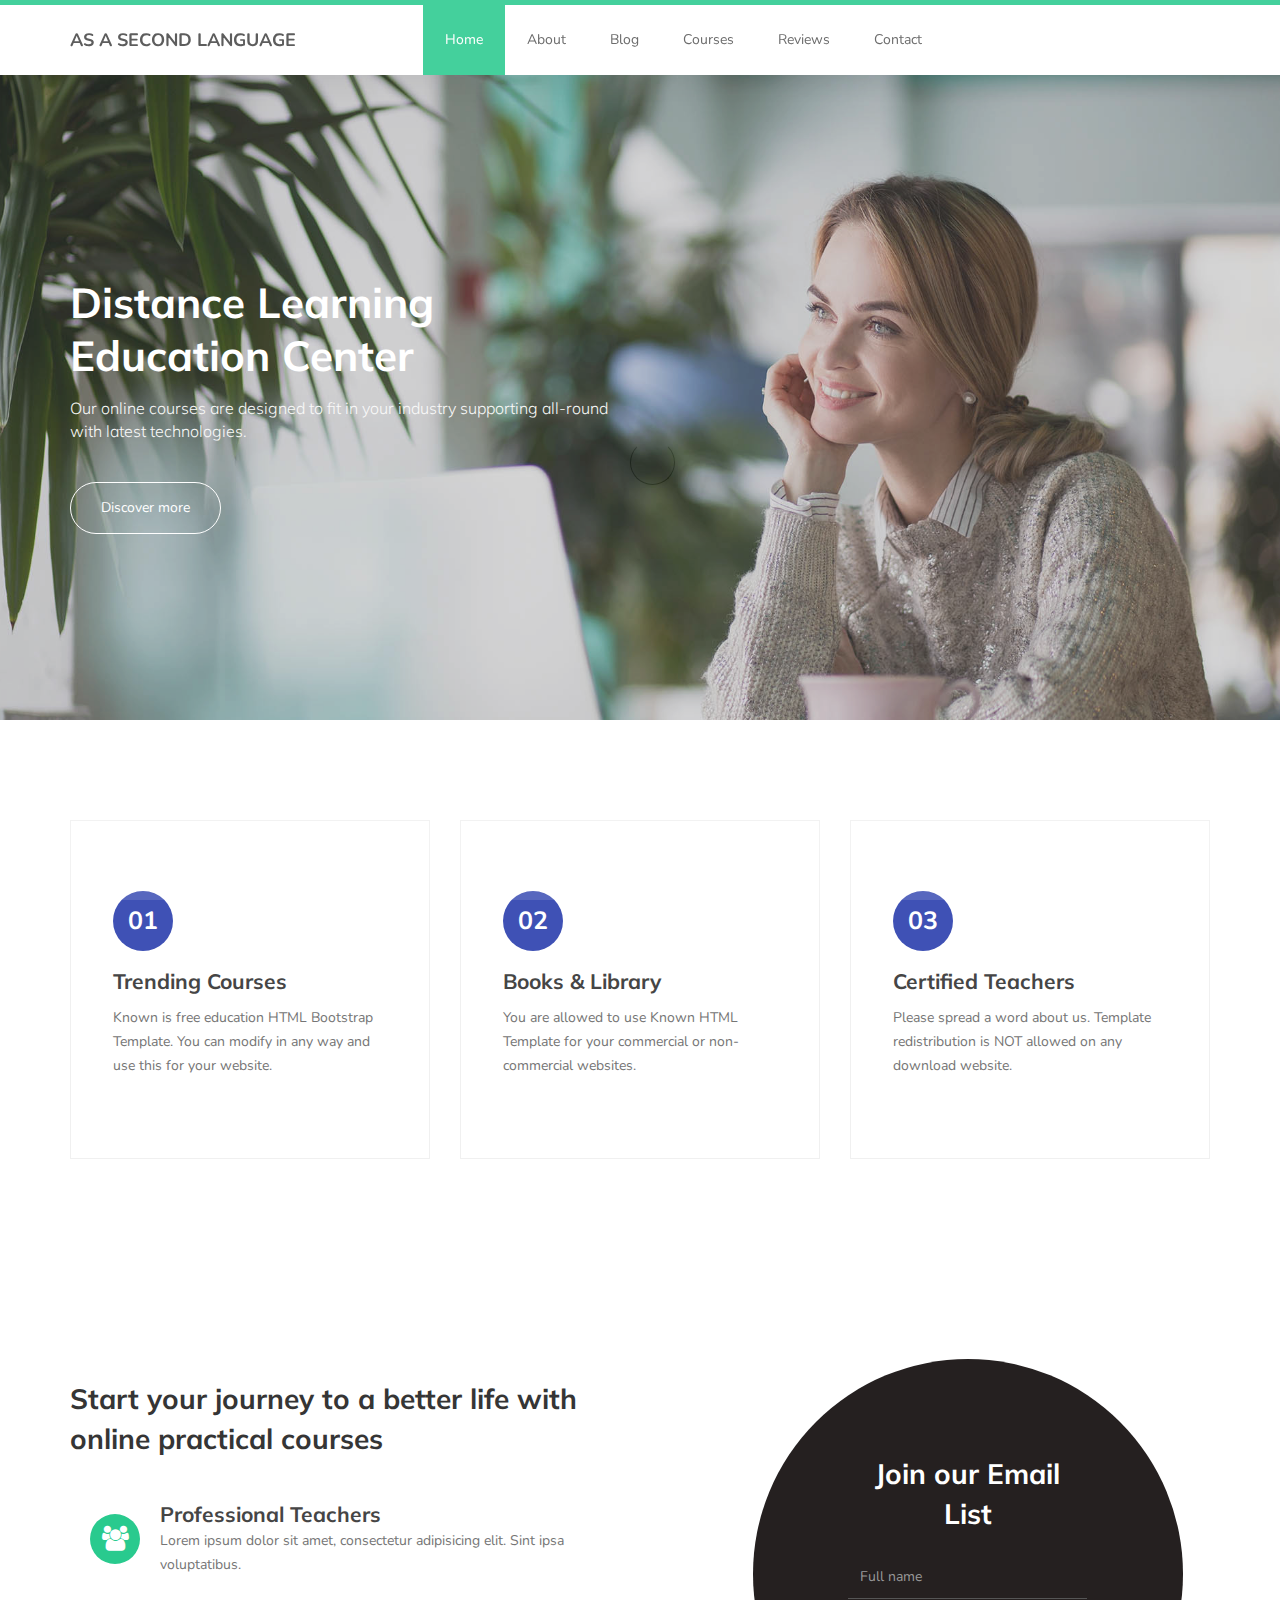
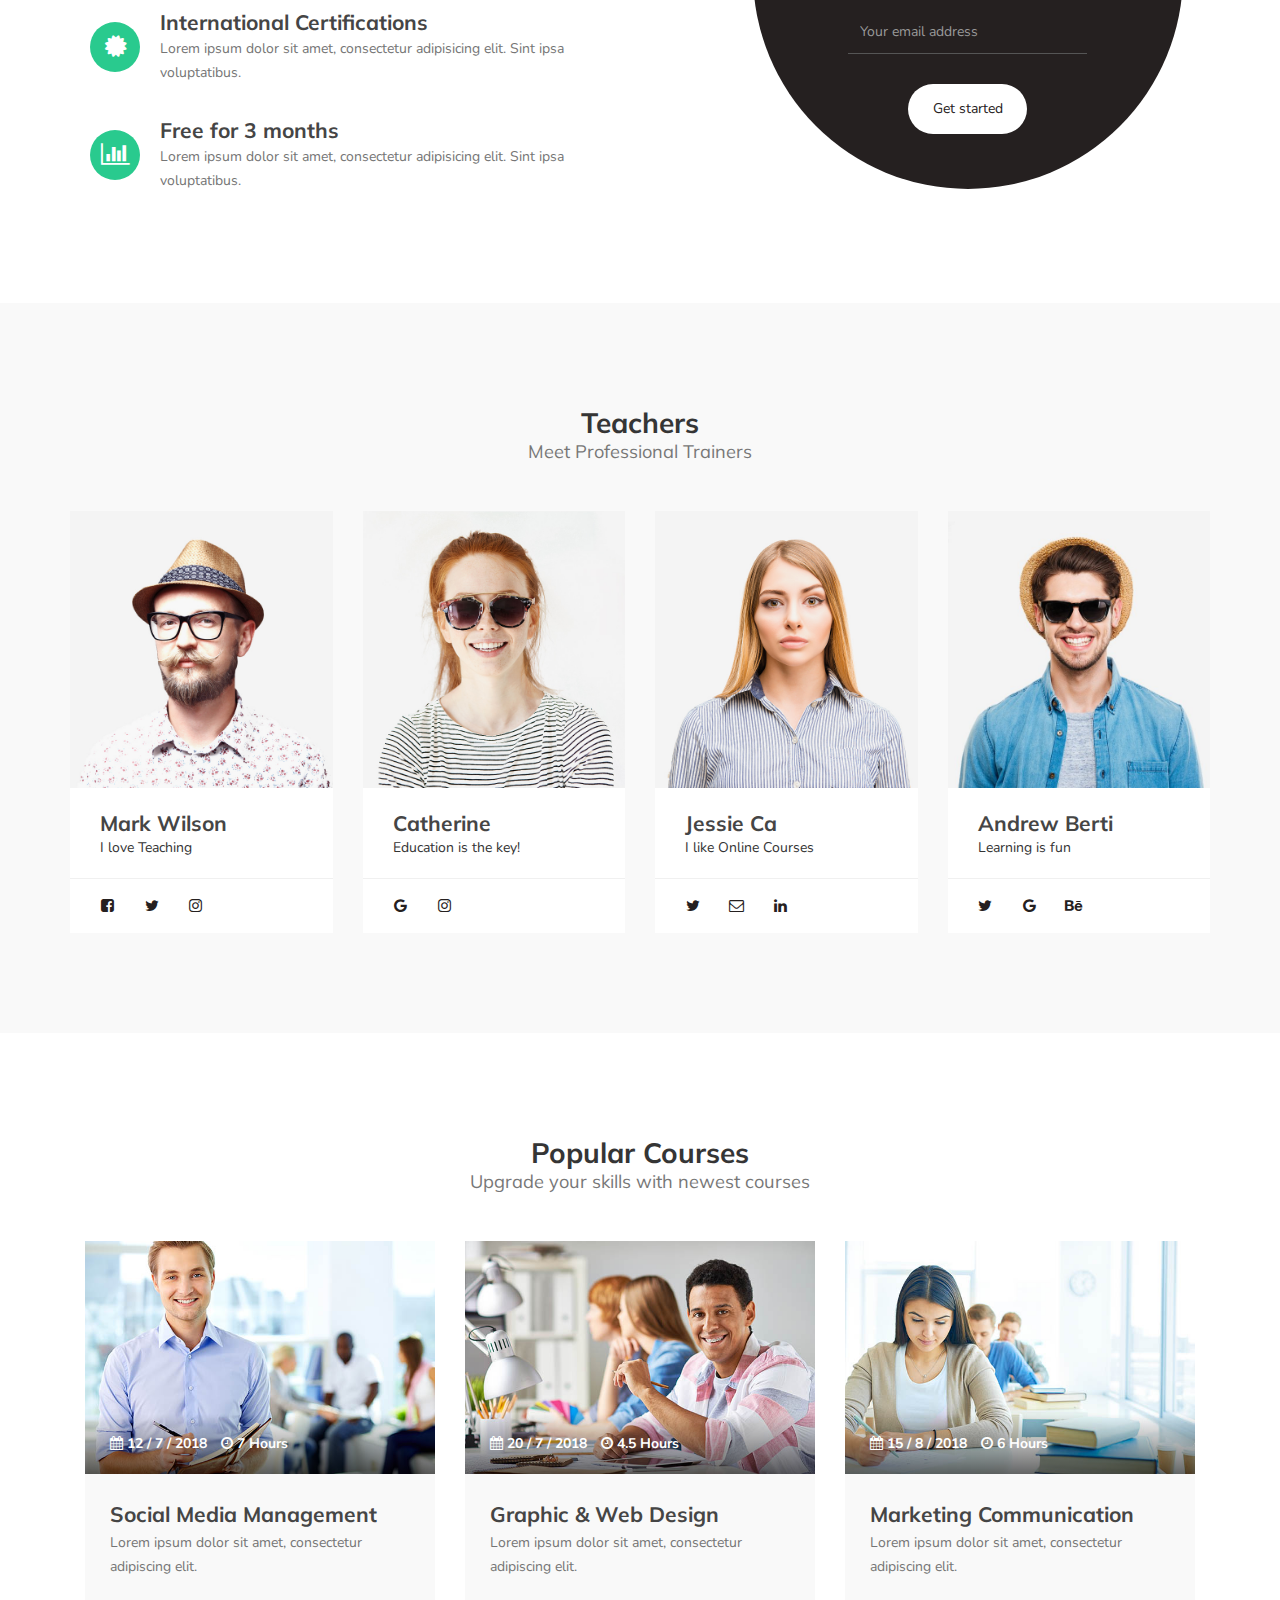
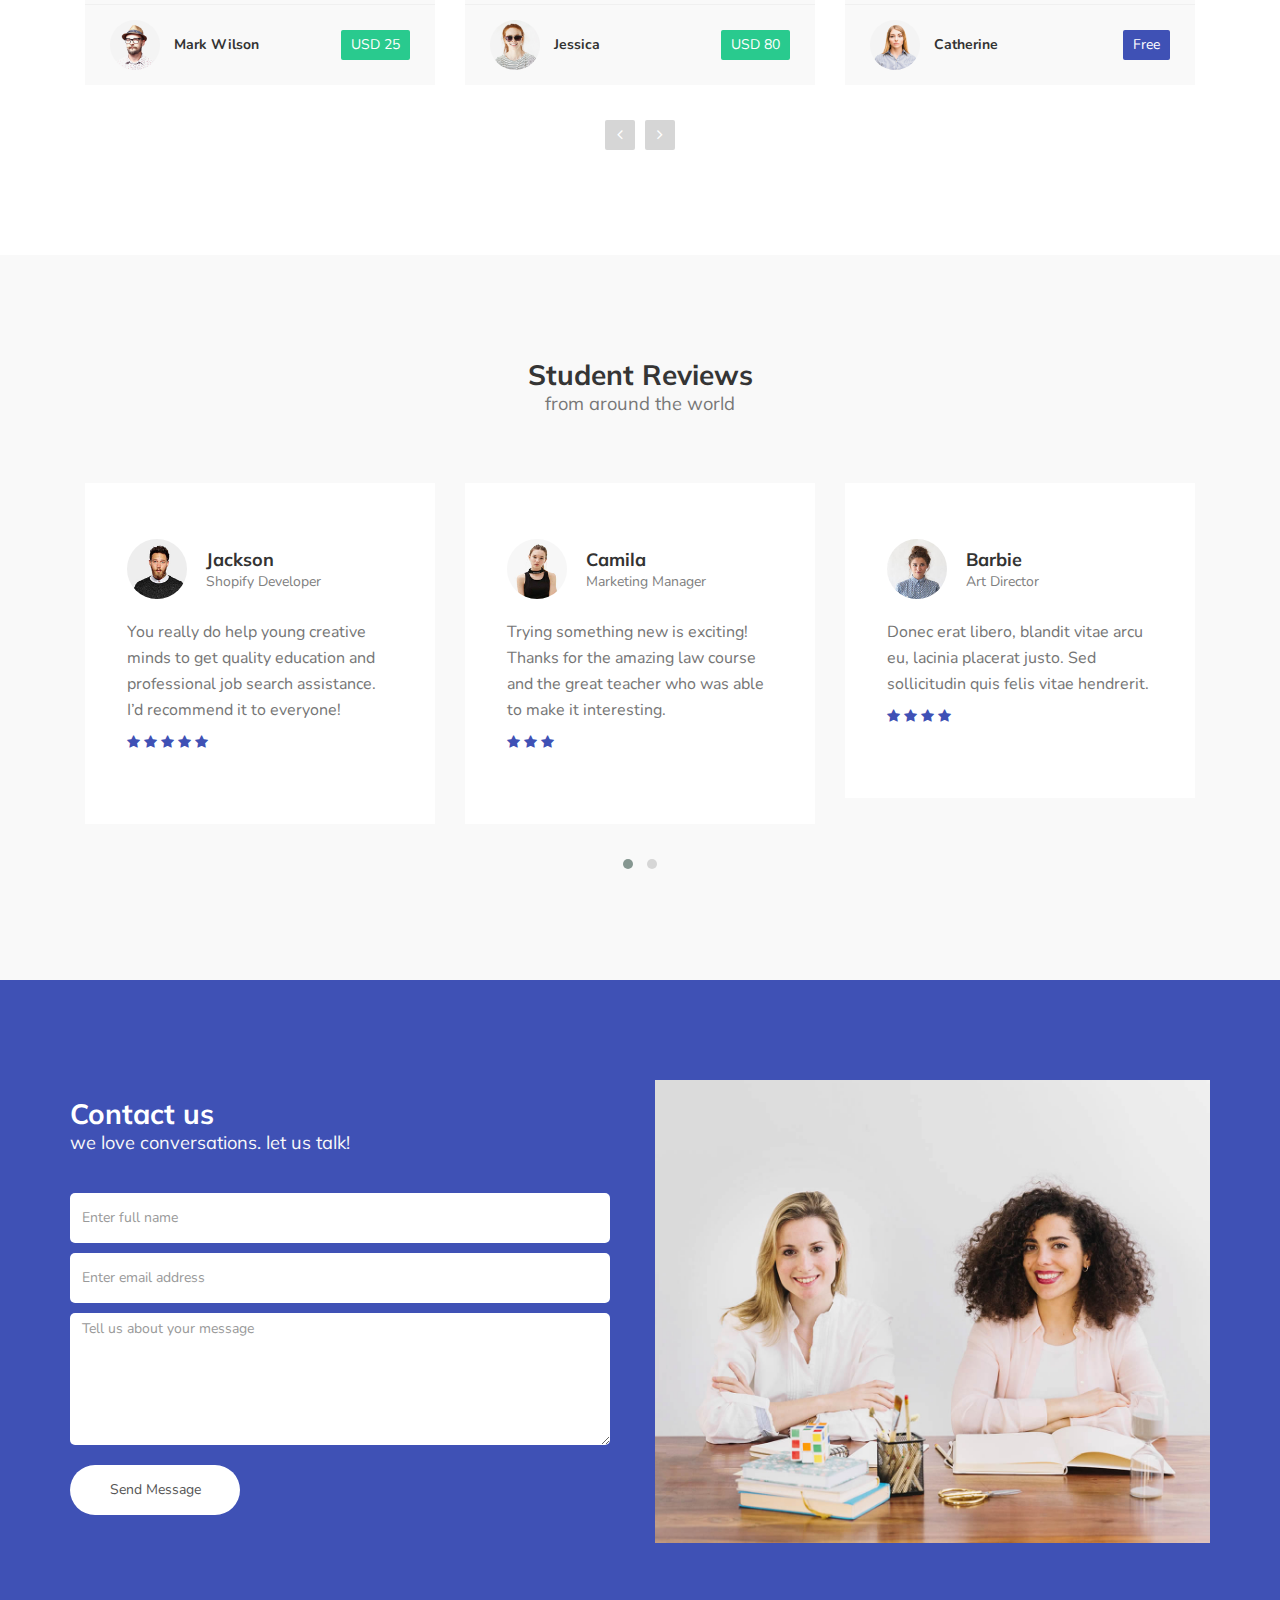
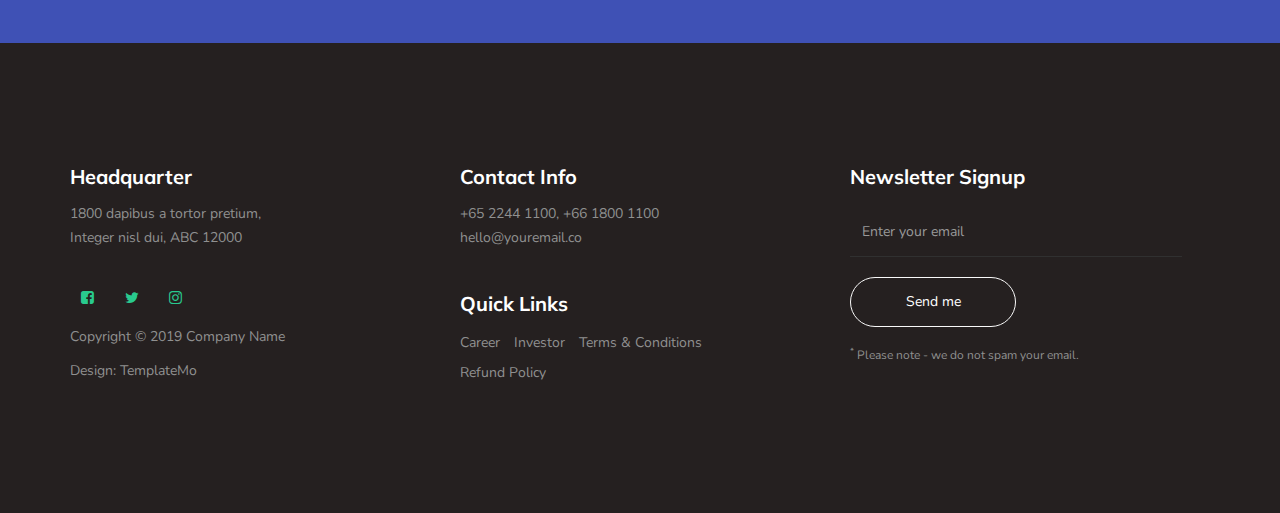
==== commit 511df2b9: "Update email list" ====
--- a/index.html
+++ b/index.html
@@ -2,14 +2,10 @@
 <html lang="en">
 <head>
 
-     <title>Known - Education HTML Template</title>
-<!-- 
-
-Known Template 
-
-https://templatemo.com/tm-516-known
-
--->
+     <title>As a Second Language</title>
+
+<!-- Known Template https://templatemo.com/tm-516-known -->
+
      <meta charset="UTF-8">
      <meta http-equiv="X-UA-Compatible" content="IE=Edge">
      <meta name="description" content="">
@@ -50,7 +46,7 @@
                     </button>
 
                     <!-- lOGO TEXT HERE -->
-                    <a href="#" class="navbar-brand">Known</a>
+                    <a href="#" class="navbar-brand">AS A SECOND LANGUAGE</a>
                </div>
 
                <!-- MENU LINKS -->
@@ -58,14 +54,10 @@
                     <ul class="nav navbar-nav navbar-nav-first">
                          <li><a href="#top" class="smoothScroll">Home</a></li>
                          <li><a href="#about" class="smoothScroll">About</a></li>
-                         <li><a href="#team" class="smoothScroll">Our Teachers</a></li>
+                         <li><a href="#blog" class="smoothScroll">Blog</a></li>
                          <li><a href="#courses" class="smoothScroll">Courses</a></li>
                          <li><a href="#testimonial" class="smoothScroll">Reviews</a></li>
                          <li><a href="#contact" class="smoothScroll">Contact</a></li>
-                    </ul>
-
-                    <ul class="nav navbar-nav navbar-right">
-                         <li><a href="#"><i class="fa fa-phone"></i> +65 2244 1100</a></li>
                     </ul>
                </div>
 
@@ -89,30 +81,6 @@
                                    </div>
                               </div>
                          </div>
-
-                         <div class="item item-second">
-                              <div class="caption">
-                                   <div class="container">
-                                        <div class="col-md-6 col-sm-12">
-                                             <h1>Start your journey with our practical courses</h1>
-                                             <h3>Our online courses are built in partnership with technology leaders and are designed to meet industry demands.</h3>
-                                             <a href="#courses" class="section-btn btn btn-default smoothScroll">Take a course</a>
-                                        </div>
-                                   </div>
-                              </div>
-                         </div>
-
-                         <div class="item item-third">
-                              <div class="caption">
-                                   <div class="container">
-                                        <div class="col-md-6 col-sm-12">
-                                             <h1>Efficient Learning Methods</h1>
-                                             <h3>Nam eget sapien vel nibh euismod vulputate in vel nibh. Quisque eu ex eu urna venenatis sollicitudin ut at libero. Visit <a rel="nofollow" href="https://www.facebook.com/templatemo">templatemo</a> page.</h3>
-                                             <a href="#contact" class="section-btn btn btn-default smoothScroll">Let's chat</a>
-                                        </div>
-                                   </div>
-                              </div>
-                         </div>
                     </div>
           </div>
      </section>
@@ -164,7 +132,7 @@
                               <figure>
                                    <span><i class="fa fa-users"></i></span>
                                    <figcaption>
-                                        <h3>Professional Trainers</h3>
+                                        <h3>Professional Teachers</h3>
                                         <p>Lorem ipsum dolor sit amet, consectetur adipisicing elit. Sint ipsa voluptatibus.</p>
                                    </figcaption>
                               </figure>
@@ -190,12 +158,10 @@
                     <div class="col-md-offset-1 col-md-4 col-sm-12">
                          <div class="entry-form">
                               <form action="#" method="post">
-                                   <h2>Signup today</h2>
+                                   <h2>Join our Email List</h2>
                                    <input type="text" name="full name" class="form-control" placeholder="Full name" required="">
 
                                    <input type="email" name="email" class="form-control" placeholder="Your email address" required="">
-
-                                   <input type="password" name="password" class="form-control" placeholder="Your password" required="">
 
                                    <button class="submit-btn form-control" id="form-submit">Get started</button>
                               </form>
--- a/css/templatemo-style.css
+++ b/css/templatemo-style.css
@@ -121,9 +121,9 @@
     background: #252020;
     border-radius: 100%;
     text-align: center;
-    padding: 6em;
-    width: 450px;
-    height: 450px;
+    padding: 6.8em;
+    width: 430px;
+    height: 430px;
   }
 
   .entry-form h2 {
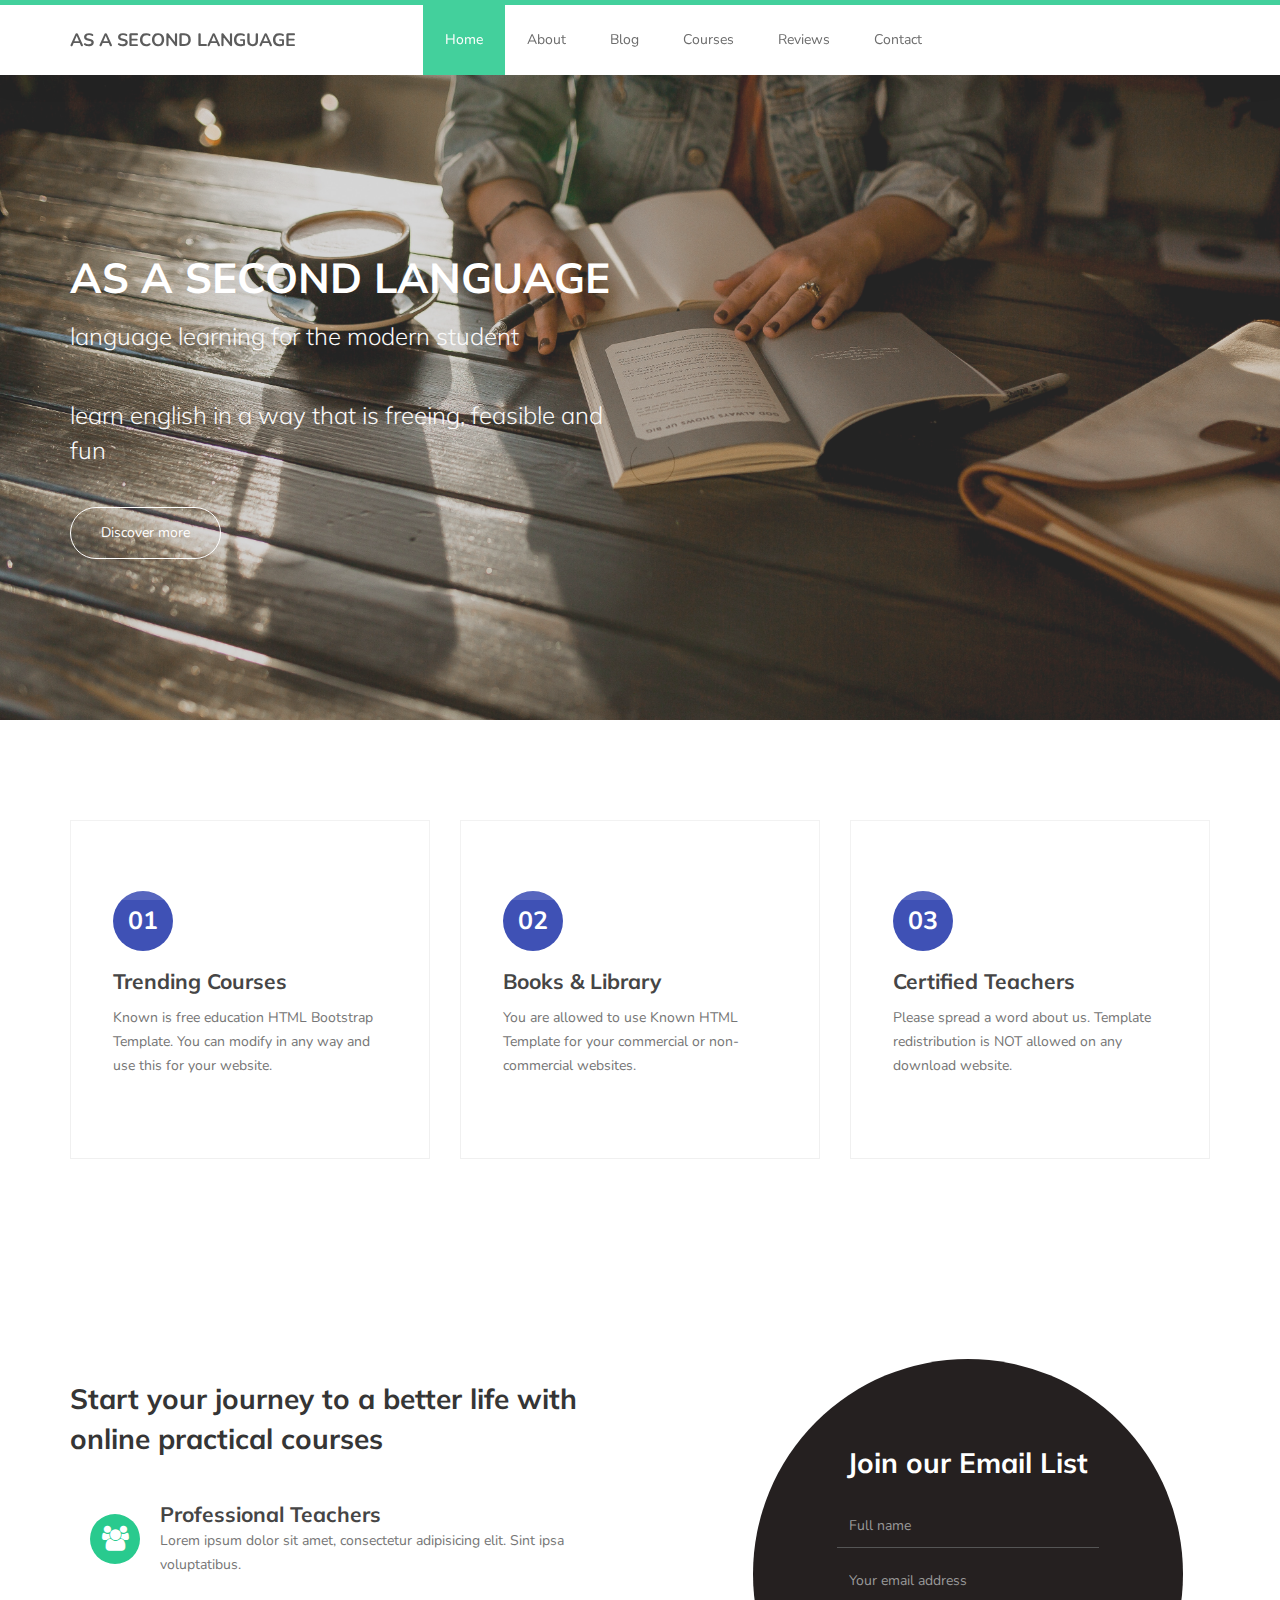
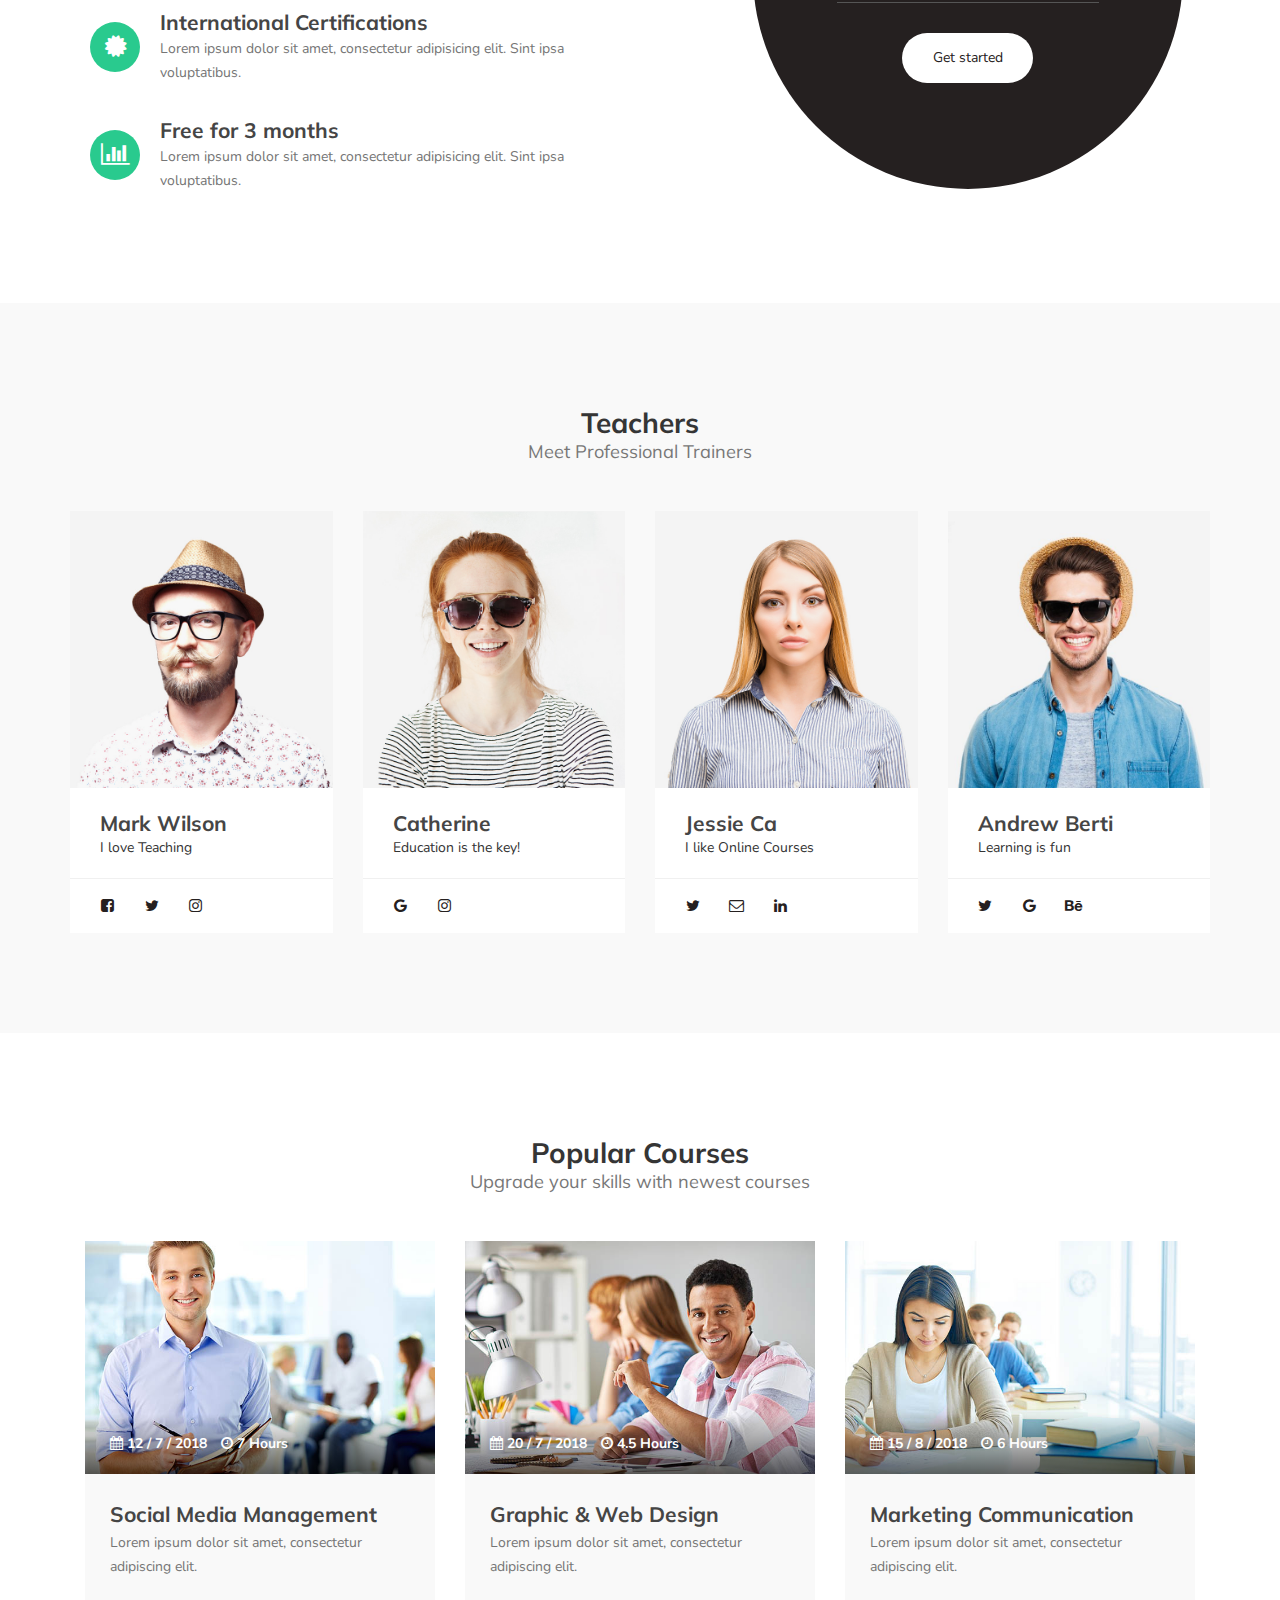
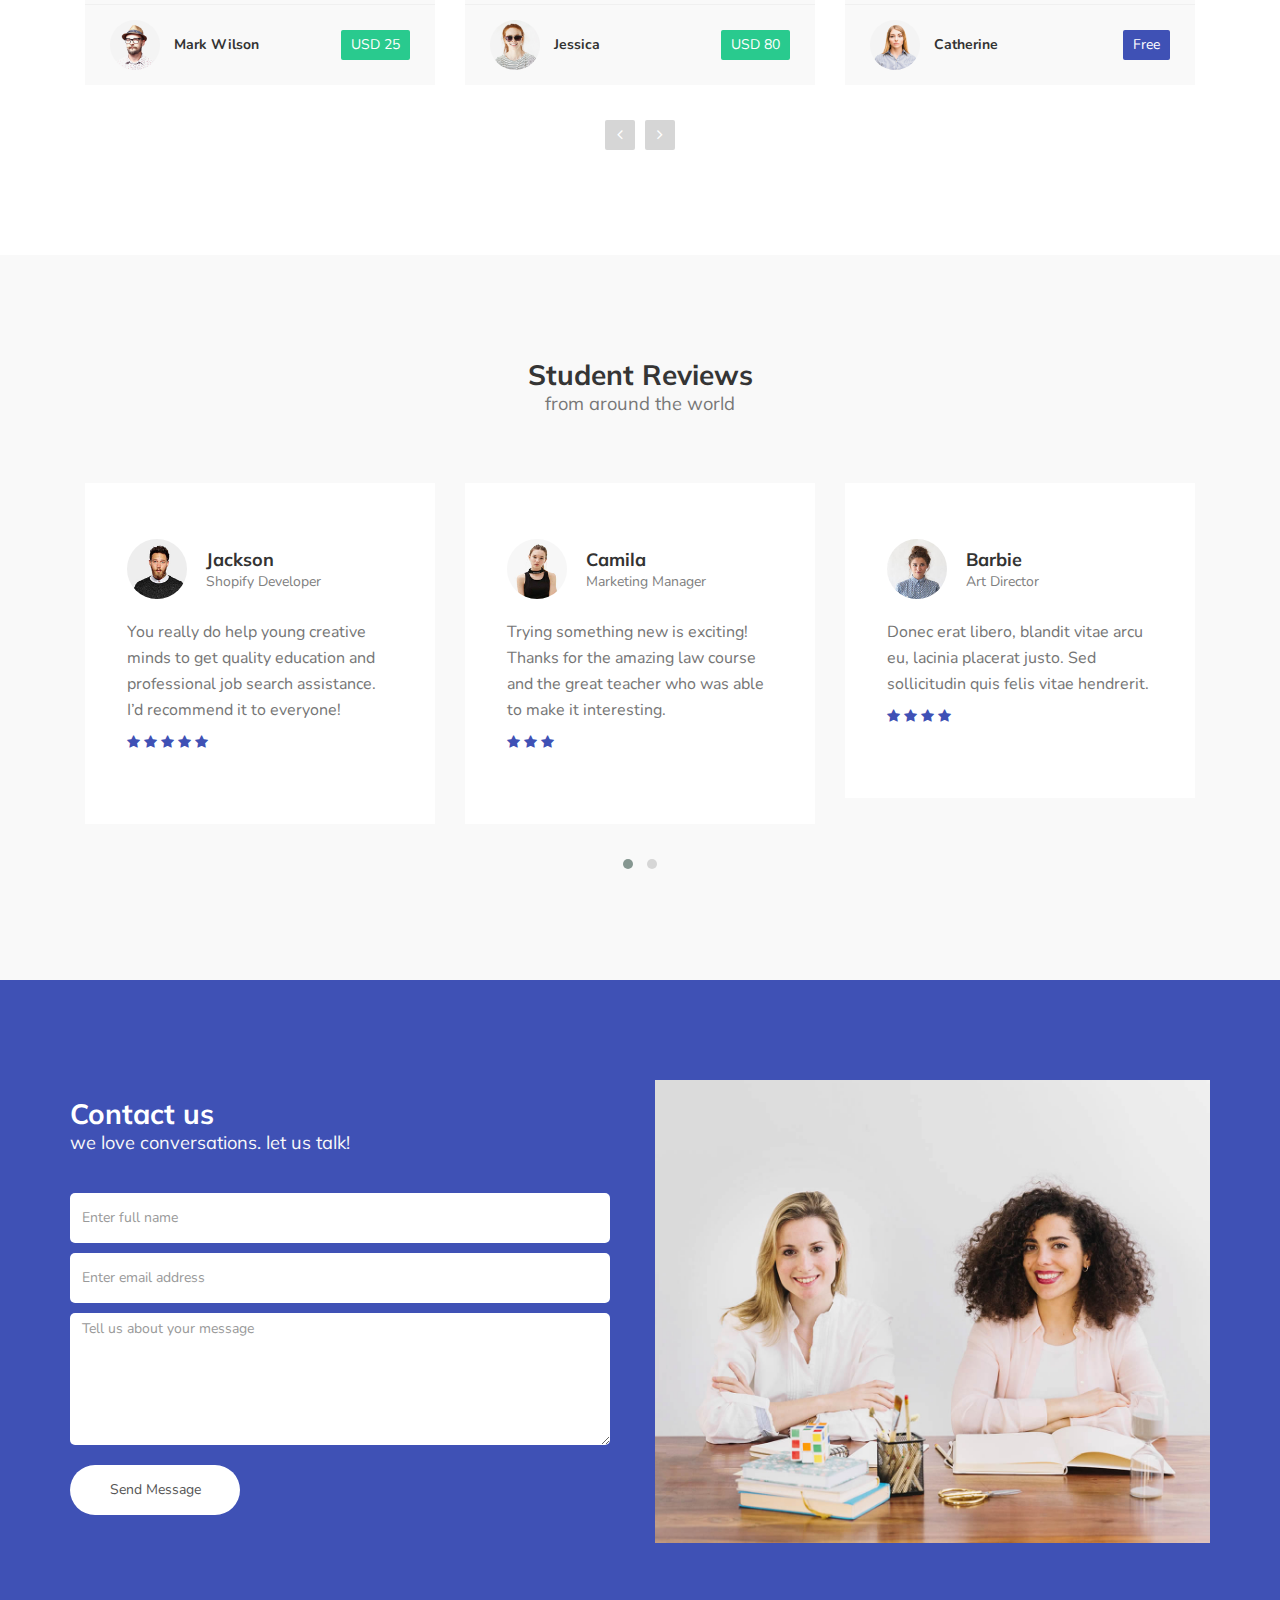
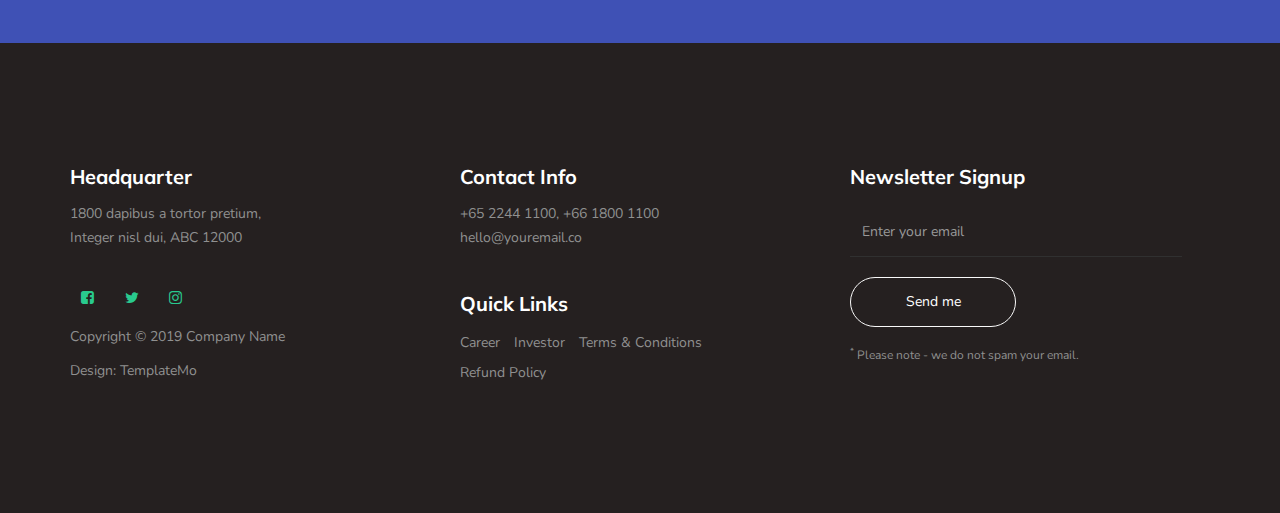
==== commit 994a07aa: "updates" ====
--- a/index.html
+++ b/index.html
@@ -74,8 +74,10 @@
                               <div class="caption">
                                    <div class="container">
                                         <div class="col-md-6 col-sm-12">
-                                             <h1>Distance Learning Education Center</h1>
-                                             <h3>Our online courses are designed to fit in your industry supporting all-round with latest technologies.</h3>
+                                             <h1>AS A SECOND LANGUAGE</h1>
+                                             <h3>language learning for the modern student</h3>
+                                             <h3>learn english in a way that is freeing, feasible and fun</h3>
+                                                  
                                              <a href="#feature" class="section-btn btn btn-default smoothScroll">Discover more</a>
                                         </div>
                                    </div>
--- a/css/templatemo-style.css
+++ b/css/templatemo-style.css
@@ -121,7 +121,7 @@
     background: #252020;
     border-radius: 100%;
     text-align: center;
-    padding: 6.8em;
+    padding: 6em;
     width: 430px;
     height: 430px;
   }
@@ -348,7 +348,7 @@
 
   #home h3 {
     color: #f9f9f9;
-    font-size: 16px;
+    font-size: 24px;
     font-weight: 300;
     margin: 0;
     padding: 5px 0 40px 0;
@@ -382,17 +382,17 @@
   .caption h3 a:hover { color: #FF3; }
 
   .home-slider .item-first {
-    background-image: url(../images/slider-image1.jpg);
+  background-image: url(../images/girl_studying_language.jpg);
 	background-position: center;
   }
 
-  .home-slider .item-second {
+  /* .home-slider .item-second {
     background-image: url(../images/slider-image2.jpg);
   }
 
   .home-slider .item-third {
     background-image: url(../images/slider-image3.jpg);
-  }
+  } */
 
 
 
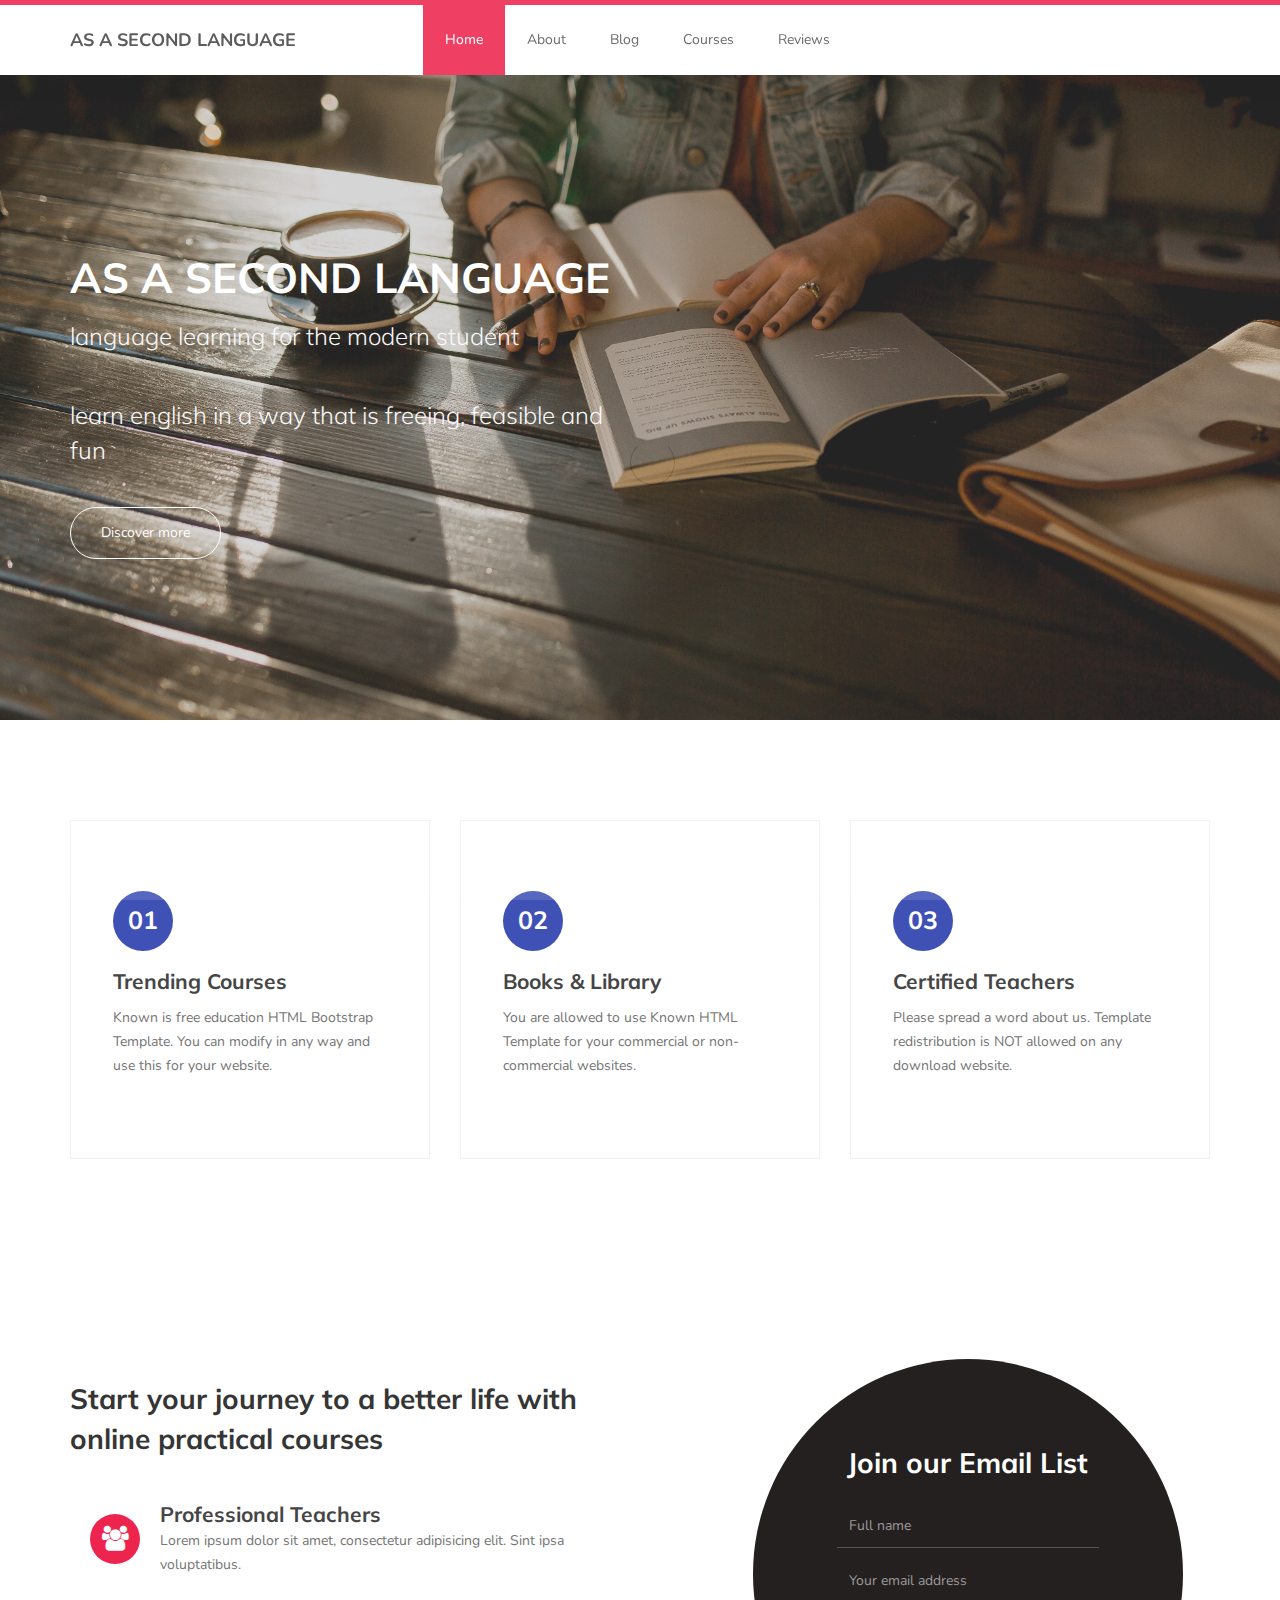
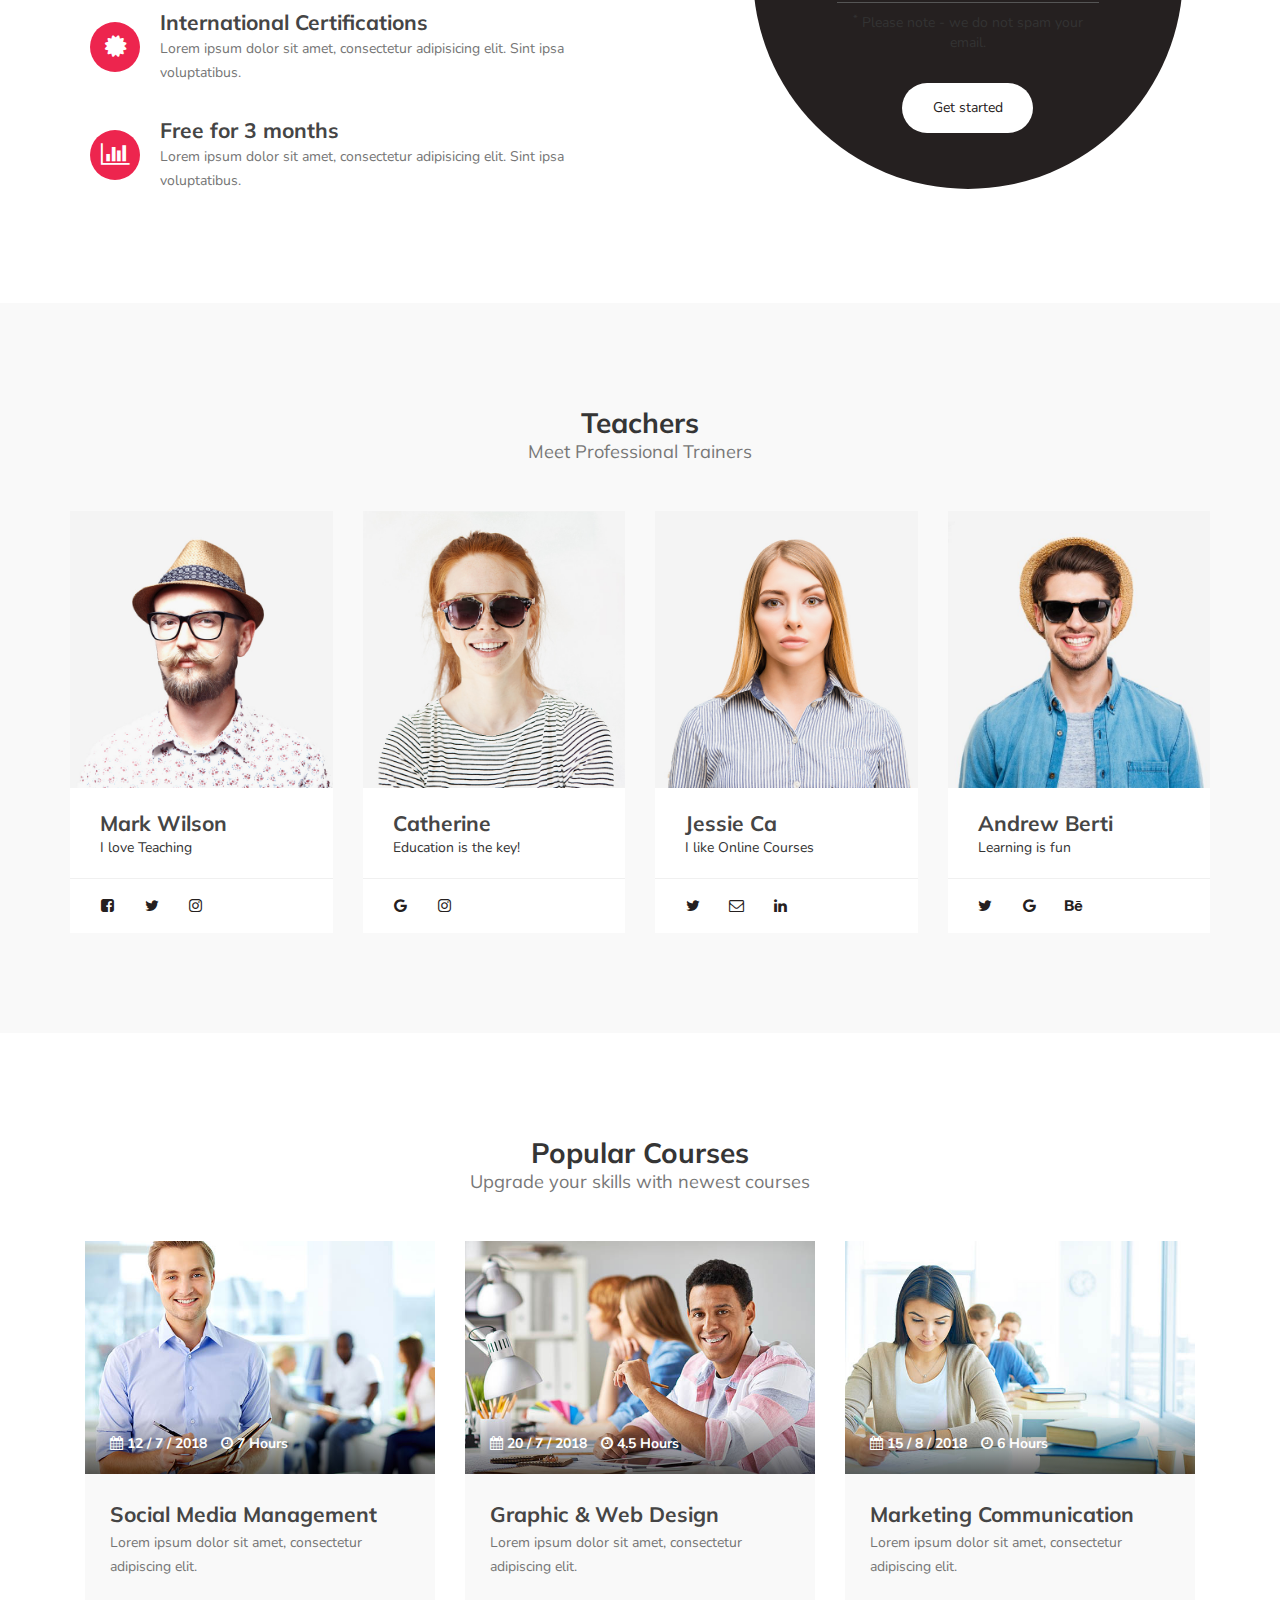
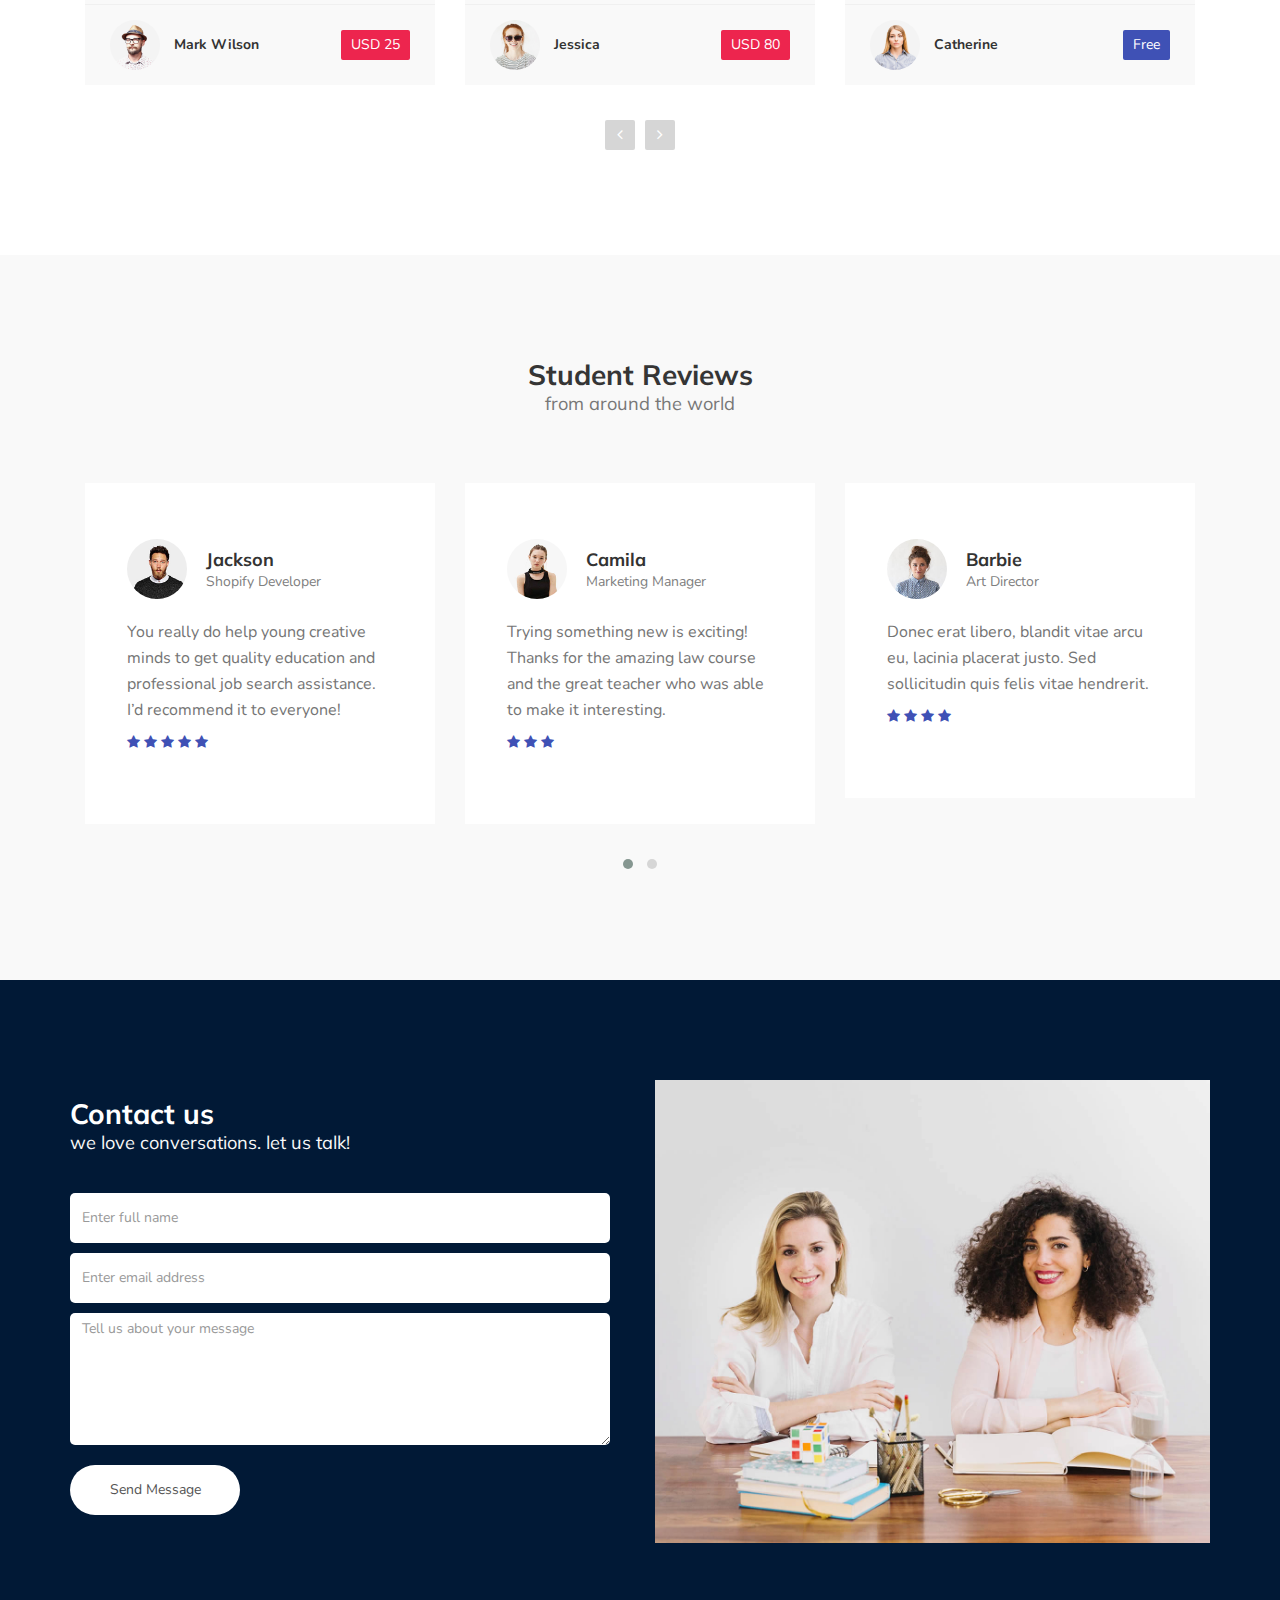
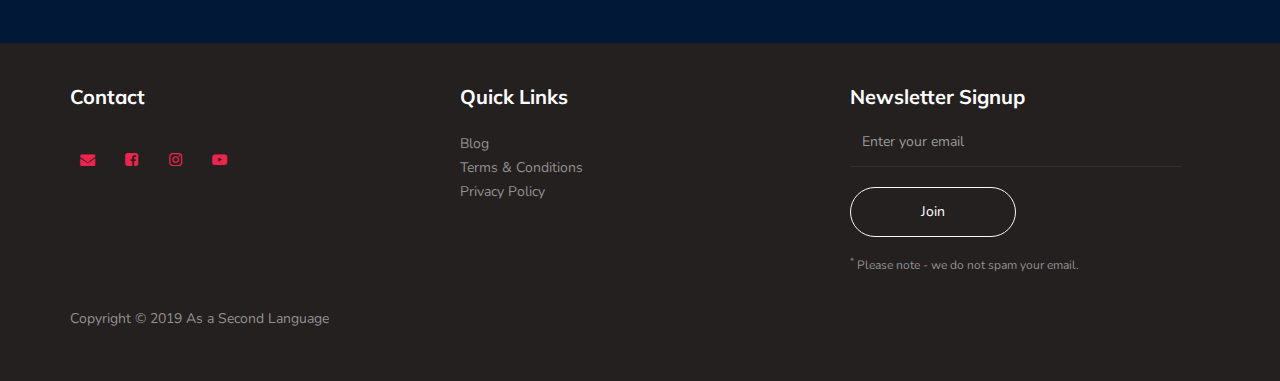
==== commit 1c9fcb52: "footer and color changes" ====
--- a/index.html
+++ b/index.html
@@ -57,7 +57,6 @@
                          <li><a href="#blog" class="smoothScroll">Blog</a></li>
                          <li><a href="#courses" class="smoothScroll">Courses</a></li>
                          <li><a href="#testimonial" class="smoothScroll">Reviews</a></li>
-                         <li><a href="#contact" class="smoothScroll">Contact</a></li>
                     </ul>
                </div>
 
@@ -164,7 +163,7 @@
                                    <input type="text" name="full name" class="form-control" placeholder="Full name" required="">
 
                                    <input type="email" name="email" class="form-control" placeholder="Your email address" required="">
-
+                                   <span><sup>*</sup> Please note - we do not spam your email.</span>
                                    <button class="submit-btn form-control" id="form-submit">Get started</button>
                               </form>
                          </div>
@@ -570,22 +569,25 @@
                     <div class="col-md-4 col-sm-6">
                          <div class="footer-info">
                               <div class="section-title">
-                                   <h2>Headquarter</h2>
-                              </div>
-                              <address>
-                                   <p>1800 dapibus a tortor pretium,<br> Integer nisl dui, ABC 12000</p>
-                              </address>
+                                   <h2>Contact</h2>
+                              </div>
 
                               <ul class="social-icon">
-                                   <li><a href="#" class="fa fa-facebook-square" attr="facebook icon"></a></li>
-                                   <li><a href="#" class="fa fa-twitter"></a></li>
-                                   <li><a href="#" class="fa fa-instagram"></a></li>
+                                   <li><a href="mailto:support@asasecondlanguage.com" class="fa fa-envelope"></a></li>
+                                   <li><a href="https://www.facebook.com/asasecondlanguage/" class="fa fa-facebook-square" attr="facebook icon"></a></li>
+                                   <li><a href="https://www.instagram.com/asasecondlanguage/" class="fa fa-instagram"></a></li>
+                                   <li><a href="https://www.instagram.com/asasecondlanguage/" class="fa fa-youtube-play"></a></li>
                               </ul>
 
-                              <div class="copyright-text"> 
-                                   <p>Copyright &copy; 2019 Company Name</p>
+                              <div class="copyright-text">
+                                   <br>
+                                   <br>
+                                   <br>
+                                   <br>
+                                   <br>
+                                   <br>
+                                   <p>Copyright &copy; 2019 As a Second Language</p>
                                    
-                                   <p>Design: TemplateMo</p>
                               </div>
                          </div>
                     </div>
@@ -593,22 +595,14 @@
                     <div class="col-md-4 col-sm-6">
                          <div class="footer-info">
                               <div class="section-title">
-                                   <h2>Contact Info</h2>
-                              </div>
-                              <address>
-                                   <p>+65 2244 1100, +66 1800 1100</p>
-                                   <p><a href="mailto:youremail.co">hello@youremail.co</a></p>
-                              </address>
-
-                              <div class="footer_menu">
                                    <h2>Quick Links</h2>
-                                   <ul>
-                                        <li><a href="#">Career</a></li>
-                                        <li><a href="#">Investor</a></li>
-                                        <li><a href="#">Terms & Conditions</a></li>
-                                        <li><a href="#">Refund Policy</a></li>
-                                   </ul>
-                              </div>
+                              </div>
+                              <br>
+                              <p>
+                                   <a href="#">Blog</a> <br>
+                                   <a href="#">Terms & Conditions</a> <br>
+                                   <a href="#">Privacy Policy</a>
+                              </p>
                          </div>
                     </div>
 
@@ -621,7 +615,7 @@
                                    <div class="form-group">
                                         <form action="#" method="get">
                                              <input type="email" class="form-control" placeholder="Enter your email" name="email" id="email" required="">
-                                             <input type="submit" class="form-control" name="submit" id="form-submit" value="Send me">
+                                             <input type="submit" class="form-control" name="submit" id="form-submit" value="Join">
                                         </form>
                                         <span><sup>*</sup> Please note - we do not spam your email.</span>
                                    </div>
--- a/css/templatemo-style.css
+++ b/css/templatemo-style.css
@@ -80,7 +80,7 @@
   }
 
   a:hover, a:active, a:focus {
-    color: #29ca8e;
+    color: #ed254e;
     outline: none;
   }
 
@@ -258,7 +258,7 @@
 
   .custom-navbar {
     background: #ffffff;
-    border-top: 5px solid #29ca8e;
+    border-top: 5px solid #ed254e;
     border-bottom: 0;
     -webkit-box-shadow: 0 1px 30px rgba(0, 0, 0, 0.1);
     -moz-box-shadow: 0 1px 30px rgba(0, 0, 0, 0.1);
@@ -285,7 +285,7 @@
   }
 
   .custom-navbar .navbar-nav.navbar-right li a .fa {
-    background: #29ca8e;
+    background: #ed254e;
     border-radius: 100%;
     color: #ffffff;
     width: 30px;
@@ -309,12 +309,12 @@
   }
 
   .custom-navbar .nav li a:hover {
-    background-color: #29ca8e;
+    background-color: #ed254e;
     color: #ffffff;
   }
 
   .custom-navbar .nav li.active > a {
-    background-color: #29ca8e;
+    background-color: #ed254e;
     color: #ffffff;
   }
 
@@ -444,7 +444,7 @@
   }
 
   #about figure span i {
-    background: #29ca8e;
+    background: #ed254e;
     border-radius: 50px;
     color: #ffffff;
     font-size: 25px;
@@ -580,7 +580,7 @@
   }
 
   .courses-price span {
-    background: #29ca8e;
+    background: #ed254e;
     border-radius: 2px;
     color: #ffffff;
     display: block;
@@ -683,7 +683,7 @@
   -----------------------------------------*/
 
   #contact {
-    background: #3f51b5;
+    background: #011936;
   }
 
   #contact h2 {
@@ -740,11 +740,11 @@
 
   footer {
     background: #252020;
-    padding: 120px 0;
+    padding: 40px;
   }
 
   footer .section-title {
-    padding-bottom: 10px;
+    padding-bottom: 0px;
   }
 
   footer h2 {
@@ -789,7 +789,7 @@
   .footer_menu li {
     display: inline-block;
     list-style: none;
-    margin: 5px 10px 5px 0;
+    margin: 0px 0px 0px 0;
   }
 
   .newsletter-form .form-control {
@@ -814,7 +814,7 @@
   }
 
   .newsletter-form input[type="submit"]:hover {
-    background: #29ca8e;
+    background: #ed254e;
     border-color: transparent;
   }
 
@@ -845,7 +845,7 @@
 
   .social-icon li a {
     border-radius: 100px;
-    color: #29ca8e;
+    color: #ed254e;
     font-size: 15px;
     width: 35px;
     height: 35px;
@@ -858,7 +858,7 @@
   }
 
   .social-icon li a:hover {
-    background: #29ca8e;
+    background: #ed254e;
     color: #ffffff;
   }
 
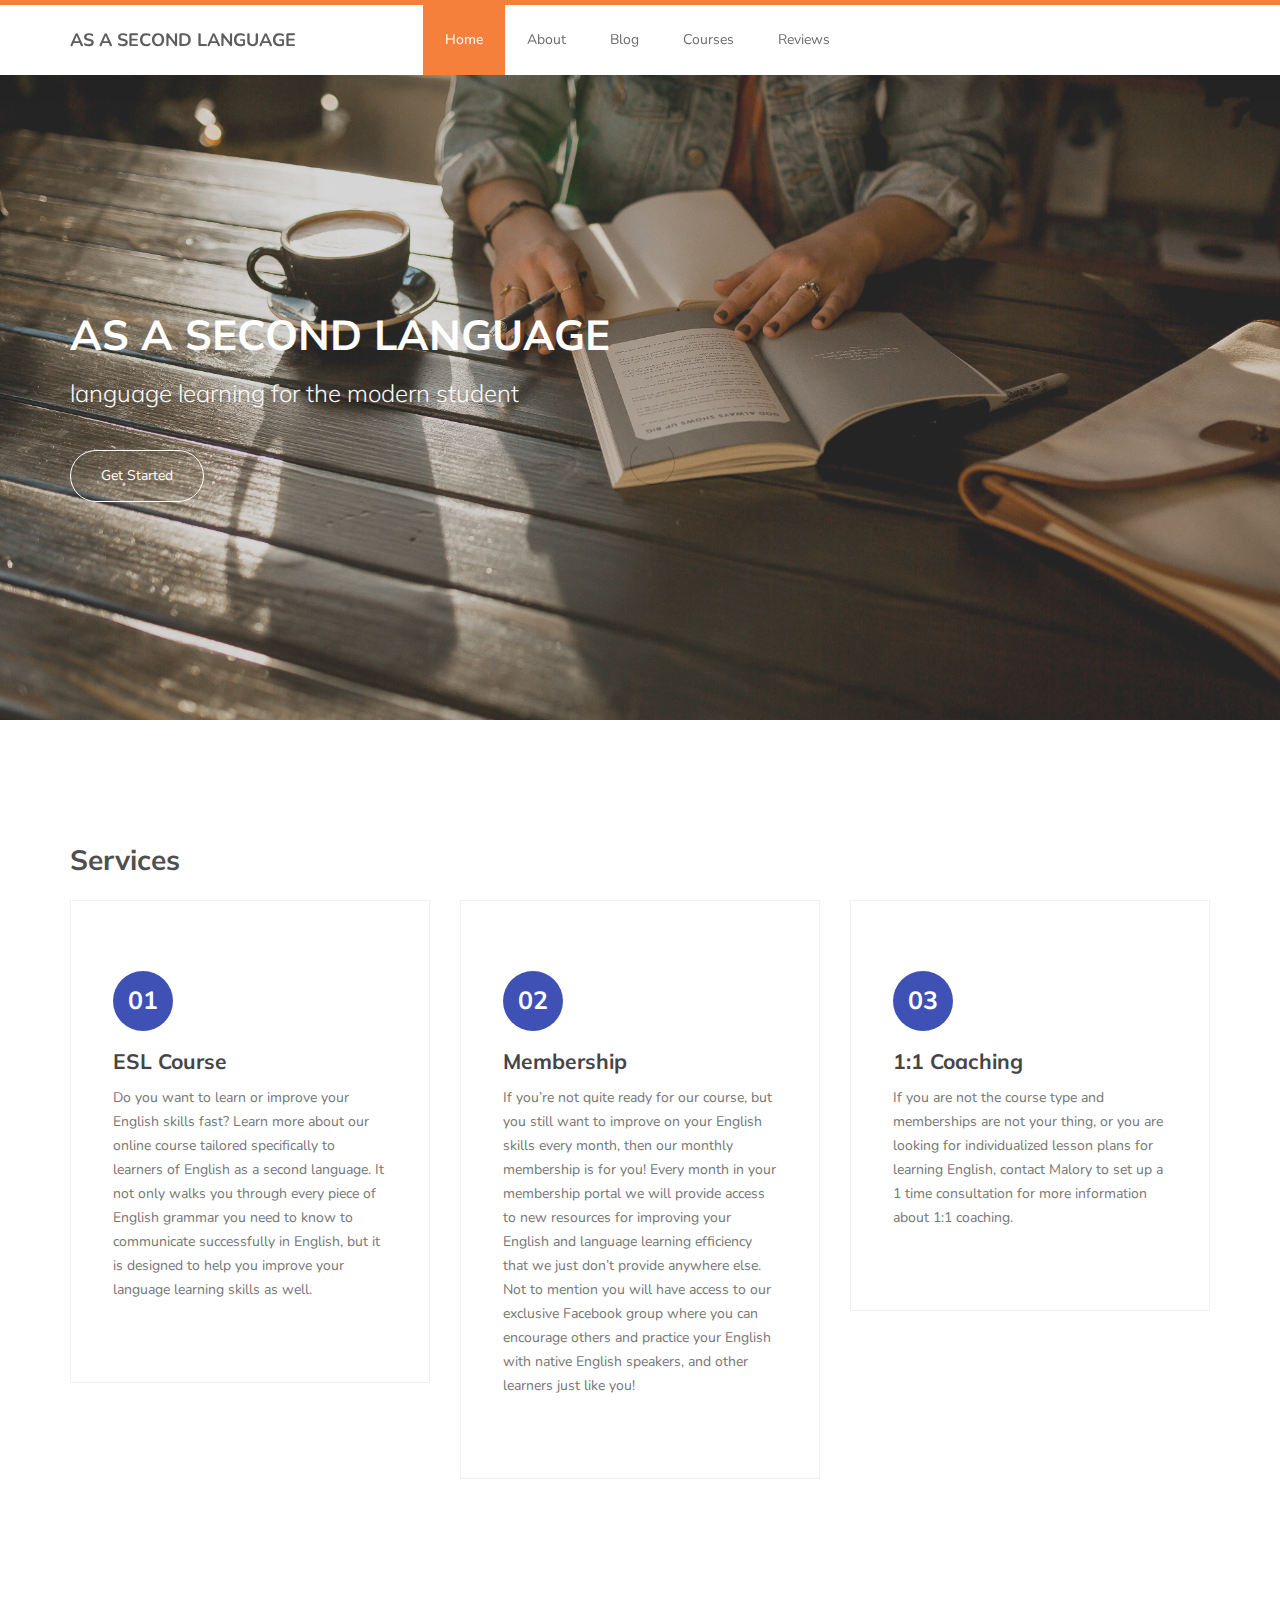
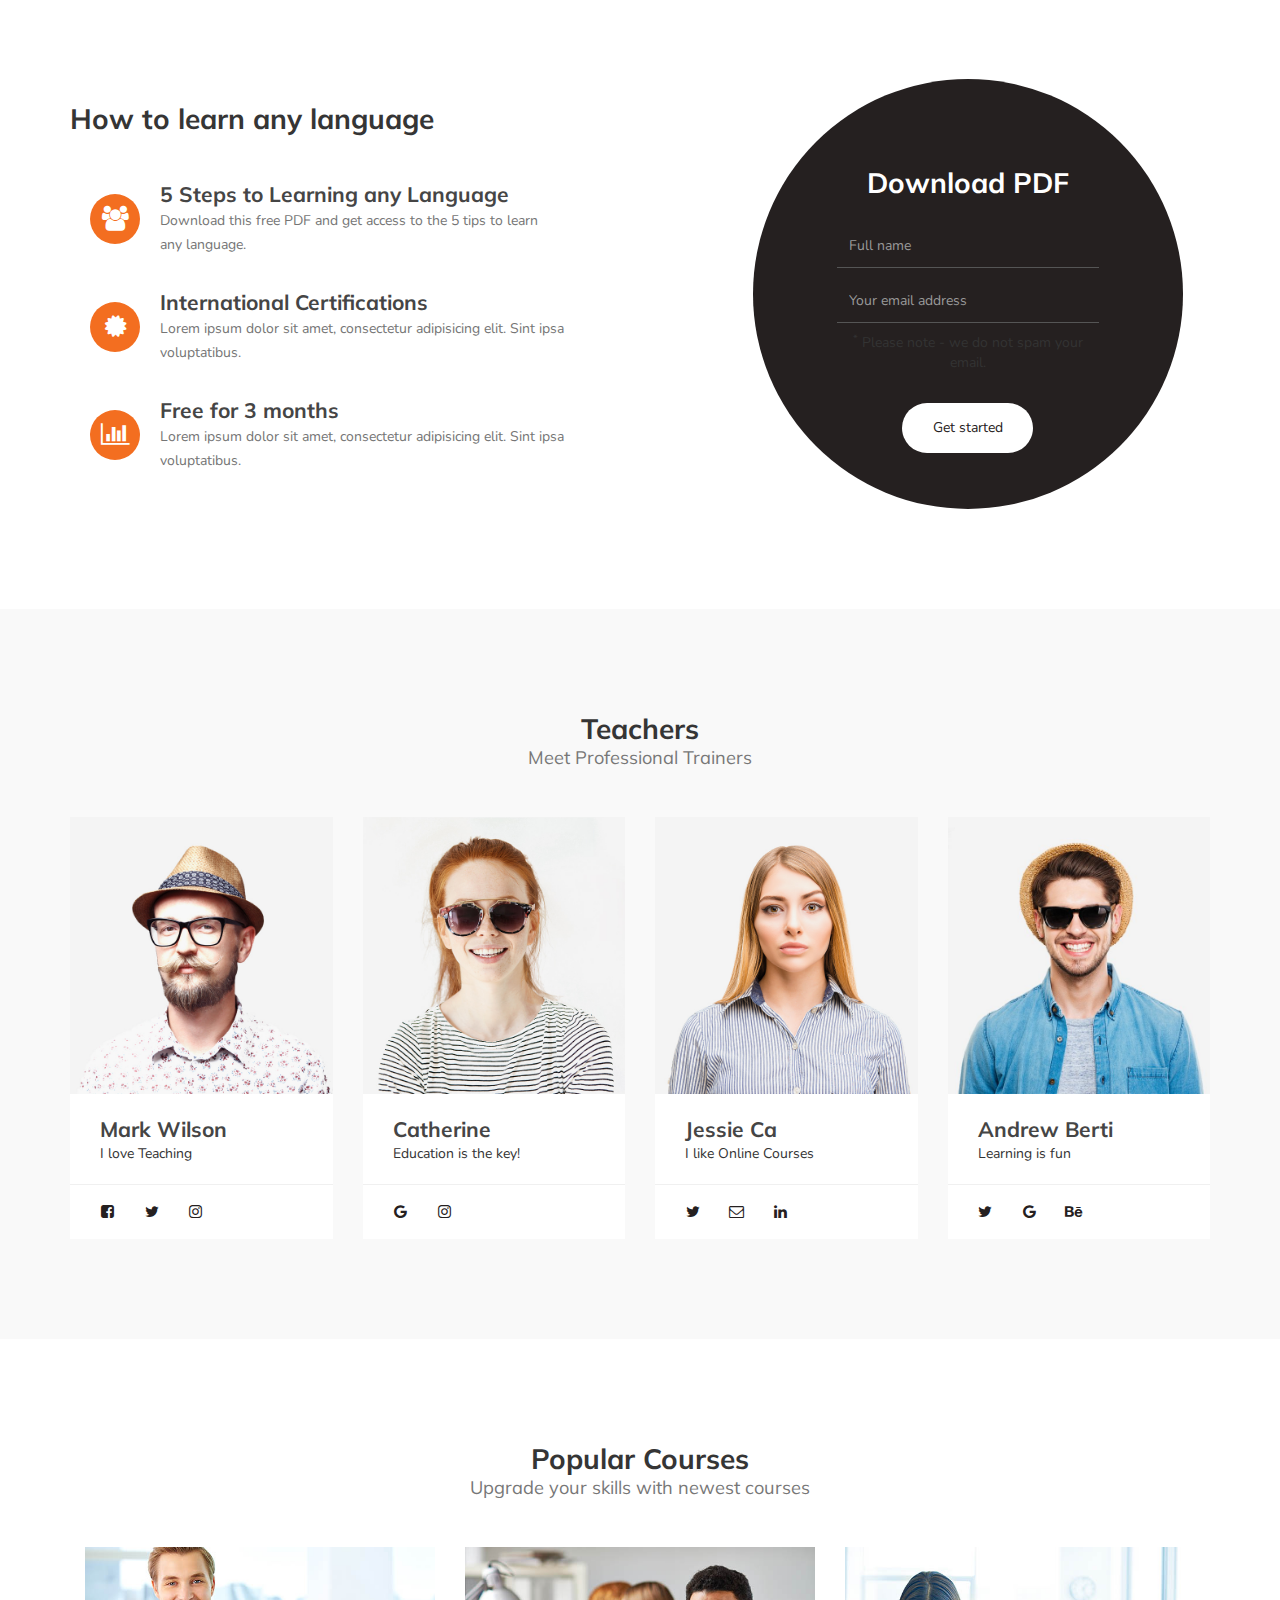
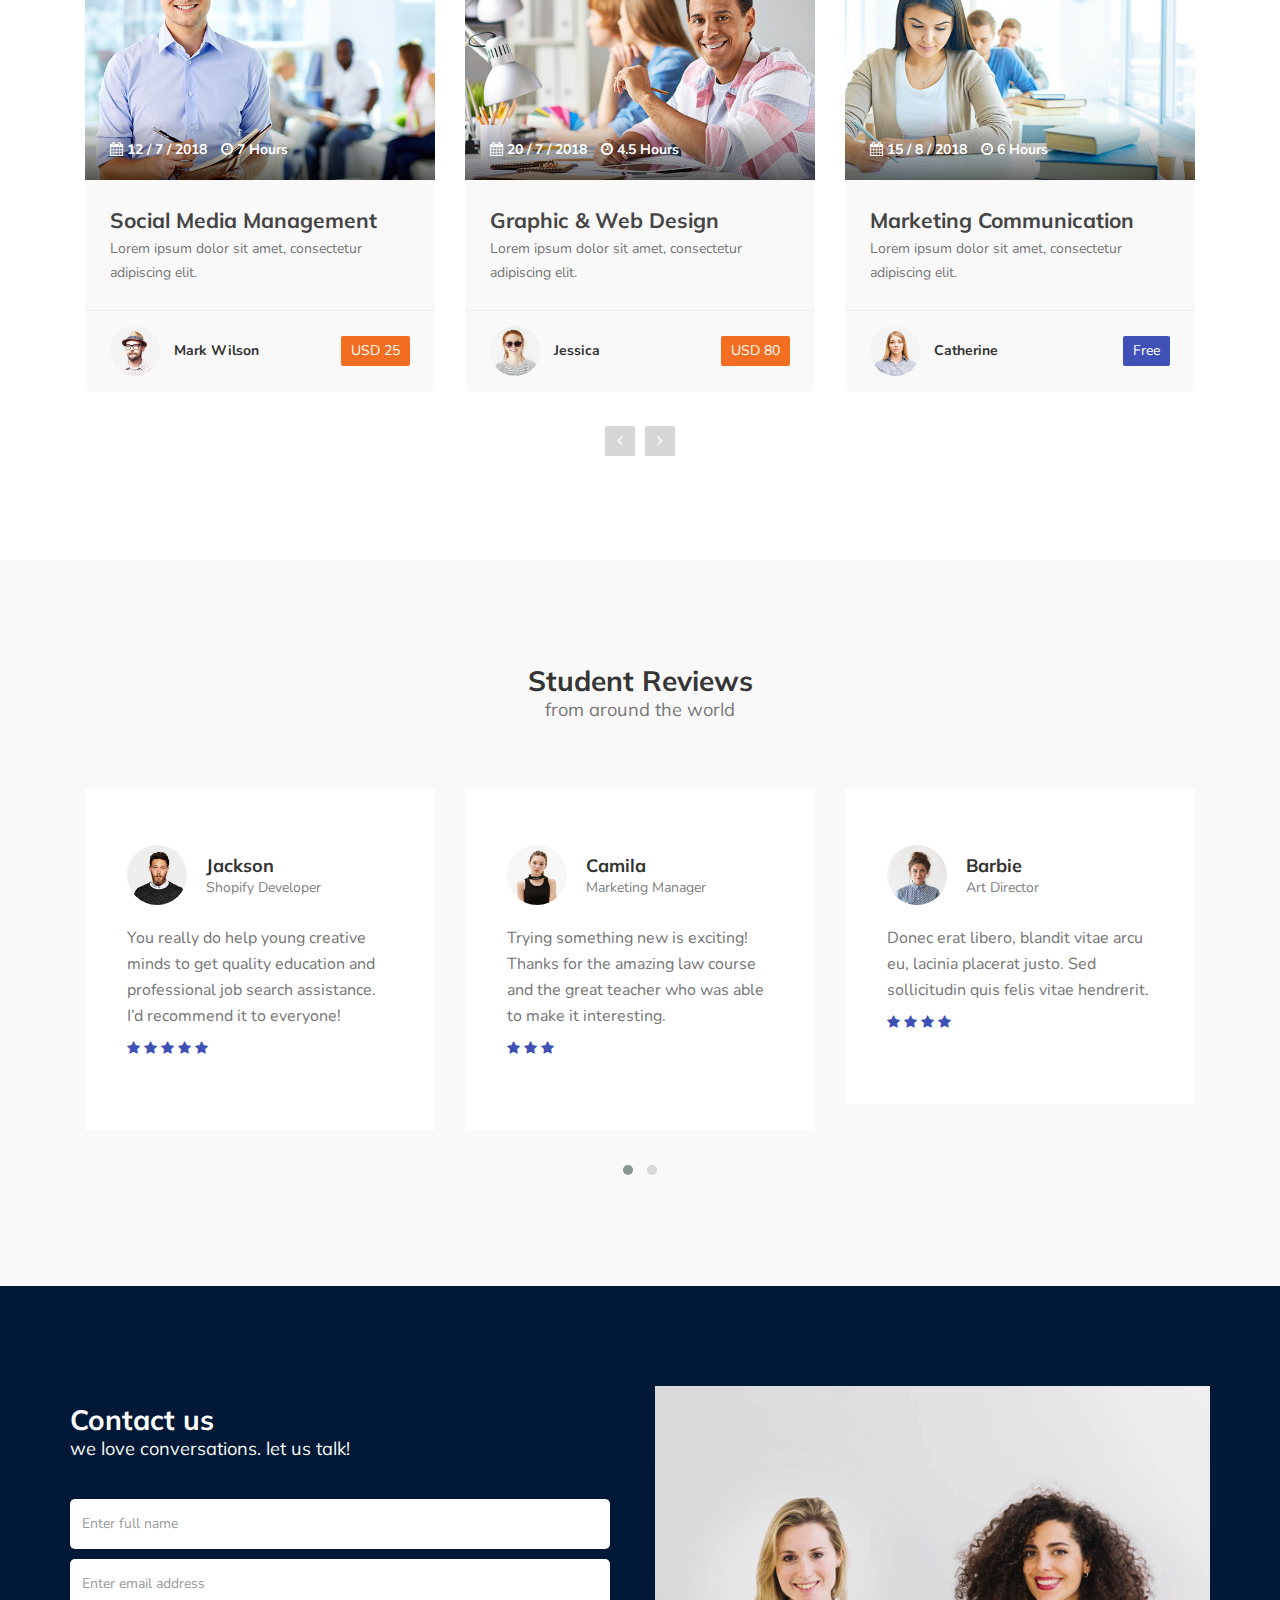
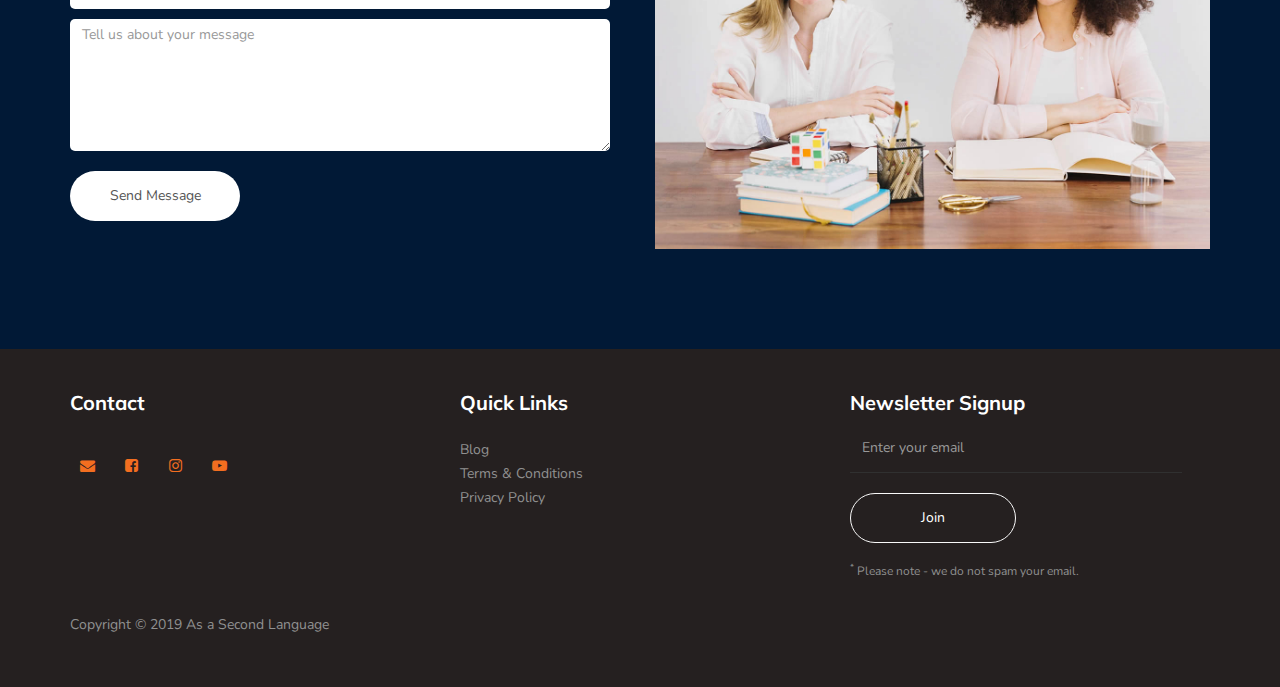
==== commit 9944868c: "Update index.html" ====
--- a/index.html
+++ b/index.html
@@ -75,9 +75,8 @@
                                         <div class="col-md-6 col-sm-12">
                                              <h1>AS A SECOND LANGUAGE</h1>
                                              <h3>language learning for the modern student</h3>
-                                             <h3>learn english in a way that is freeing, feasible and fun</h3>
                                                   
-                                             <a href="#feature" class="section-btn btn btn-default smoothScroll">Discover more</a>
+                                             <a href="#feature" class="section-btn btn btn-default smoothScroll">Get Started</a>
                                         </div>
                                    </div>
                               </div>
@@ -90,29 +89,38 @@
      <!-- FEATURE -->
      <section id="feature">
           <div class="container">
+               <h2>Services</h2>
                <div class="row">
 
                     <div class="col-md-4 col-sm-4">
                          <div class="feature-thumb">
                               <span>01</span>
-                              <h3>Trending Courses</h3>
-                              <p>Known is free education HTML Bootstrap Template. You can modify in any way and use this for your website.</p>
+                              <h3>ESL Course</h3>
+                              <p>Do you want to learn or improve your English skills fast? Learn more about our online course tailored specifically to
+                                   learners of English as a second language. It not only walks you through every piece of English grammar you need to
+                                   know to communicate successfully in English, but it is designed to help you improve your language learning skills
+                                   as well. </p>
                          </div>
                     </div>
 
                     <div class="col-md-4 col-sm-4">
                          <div class="feature-thumb">
                               <span>02</span>
-                              <h3>Books & Library</h3>
-                              <p>You are allowed to use Known HTML Template for your commercial or non-commercial websites.</p>
+                              <h3>Membership</h3>
+                              <p>If you’re not quite ready for our course, but you still want to improve on your English skills every month, then our
+                                   monthly membership is for you! Every month in your membership portal we will provide access to new resources for
+                                   improving your English and language learning efficiency that we just don’t provide anywhere else. Not to mention
+                                   you will have access to our exclusive Facebook group where you can encourage others and practice your English with
+                                   native English speakers, and other learners just like you!</p>
                          </div>
                     </div>
 
                     <div class="col-md-4 col-sm-4">
                          <div class="feature-thumb">
                               <span>03</span>
-                              <h3>Certified Teachers</h3>
-                              <p>Please spread a word about us. Template redistribution is NOT allowed on any download website.</p>
+                              <h3>1:1 Coaching</h3>
+                              <p>If you are not the course type and memberships are not your thing, or you are looking for individualized lesson plans
+                                   for learning English, contact Malory to set up a 1 time consultation for more information about 1:1 coaching.</p>
                          </div>
                     </div>
 
@@ -128,13 +136,13 @@
 
                     <div class="col-md-6 col-sm-12">
                          <div class="about-info">
-                              <h2>Start your journey to a better life with online practical courses</h2>
+                              <h2>How to learn any language</h2>
 
                               <figure>
                                    <span><i class="fa fa-users"></i></span>
                                    <figcaption>
-                                        <h3>Professional Teachers</h3>
-                                        <p>Lorem ipsum dolor sit amet, consectetur adipisicing elit. Sint ipsa voluptatibus.</p>
+                                        <h3>5 Steps to Learning any Language</h3>
+                                        <p> Download this free PDF and get access to the 5 tips to learn any language.</p>
                                    </figcaption>
                               </figure>
 
@@ -159,9 +167,8 @@
                     <div class="col-md-offset-1 col-md-4 col-sm-12">
                          <div class="entry-form">
                               <form action="#" method="post">
-                                   <h2>Join our Email List</h2>
+                                   <h2>Download PDF</h2>
                                    <input type="text" name="full name" class="form-control" placeholder="Full name" required="">
-
                                    <input type="email" name="email" class="form-control" placeholder="Your email address" required="">
                                    <span><sup>*</sup> Please note - we do not spam your email.</span>
                                    <button class="submit-btn form-control" id="form-submit">Get started</button>
--- a/css/templatemo-style.css
+++ b/css/templatemo-style.css
@@ -80,7 +80,7 @@
   }
 
   a:hover, a:active, a:focus {
-    color: #ed254e;
+    color: #f36e20;
     outline: none;
   }
 
@@ -258,7 +258,7 @@
 
   .custom-navbar {
     background: #ffffff;
-    border-top: 5px solid #ed254e;
+    border-top: 5px solid #f36e20;
     border-bottom: 0;
     -webkit-box-shadow: 0 1px 30px rgba(0, 0, 0, 0.1);
     -moz-box-shadow: 0 1px 30px rgba(0, 0, 0, 0.1);
@@ -285,7 +285,7 @@
   }
 
   .custom-navbar .navbar-nav.navbar-right li a .fa {
-    background: #ed254e;
+    background: #f36e20;
     border-radius: 100%;
     color: #ffffff;
     width: 30px;
@@ -309,12 +309,12 @@
   }
 
   .custom-navbar .nav li a:hover {
-    background-color: #ed254e;
+    background-color: #f36e20;
     color: #ffffff;
   }
 
   .custom-navbar .nav li.active > a {
-    background-color: #ed254e;
+    background-color: #f36e20;
     color: #ffffff;
   }
 
@@ -444,7 +444,7 @@
   }
 
   #about figure span i {
-    background: #ed254e;
+    background: #f36e20;
     border-radius: 50px;
     color: #ffffff;
     font-size: 25px;
@@ -580,7 +580,7 @@
   }
 
   .courses-price span {
-    background: #ed254e;
+    background: #f36e20;
     border-radius: 2px;
     color: #ffffff;
     display: block;
@@ -814,7 +814,7 @@
   }
 
   .newsletter-form input[type="submit"]:hover {
-    background: #ed254e;
+    background: #f36e20;
     border-color: transparent;
   }
 
@@ -845,7 +845,7 @@
 
   .social-icon li a {
     border-radius: 100px;
-    color: #ed254e;
+    color: #f36e20;
     font-size: 15px;
     width: 35px;
     height: 35px;
@@ -858,7 +858,7 @@
   }
 
   .social-icon li a:hover {
-    background: #ed254e;
+    background: #f36e20;
     color: #ffffff;
   }
 
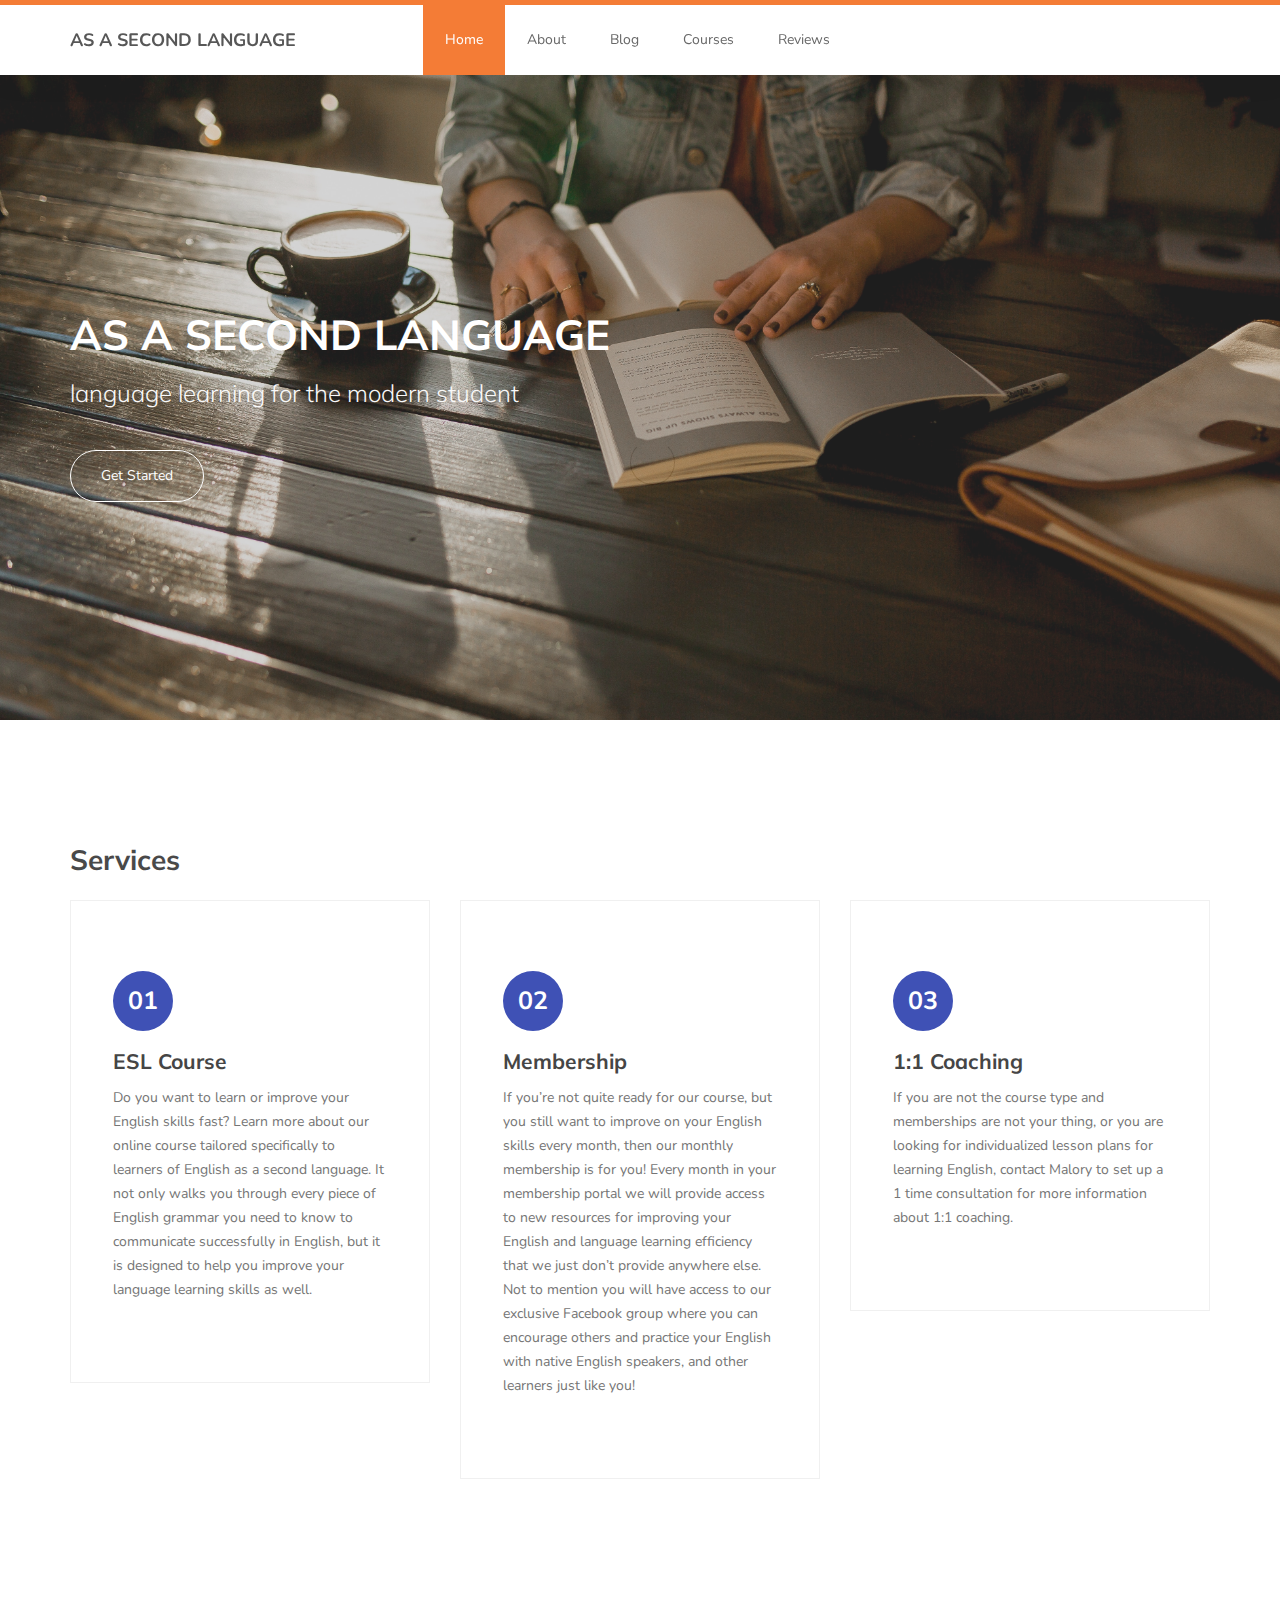
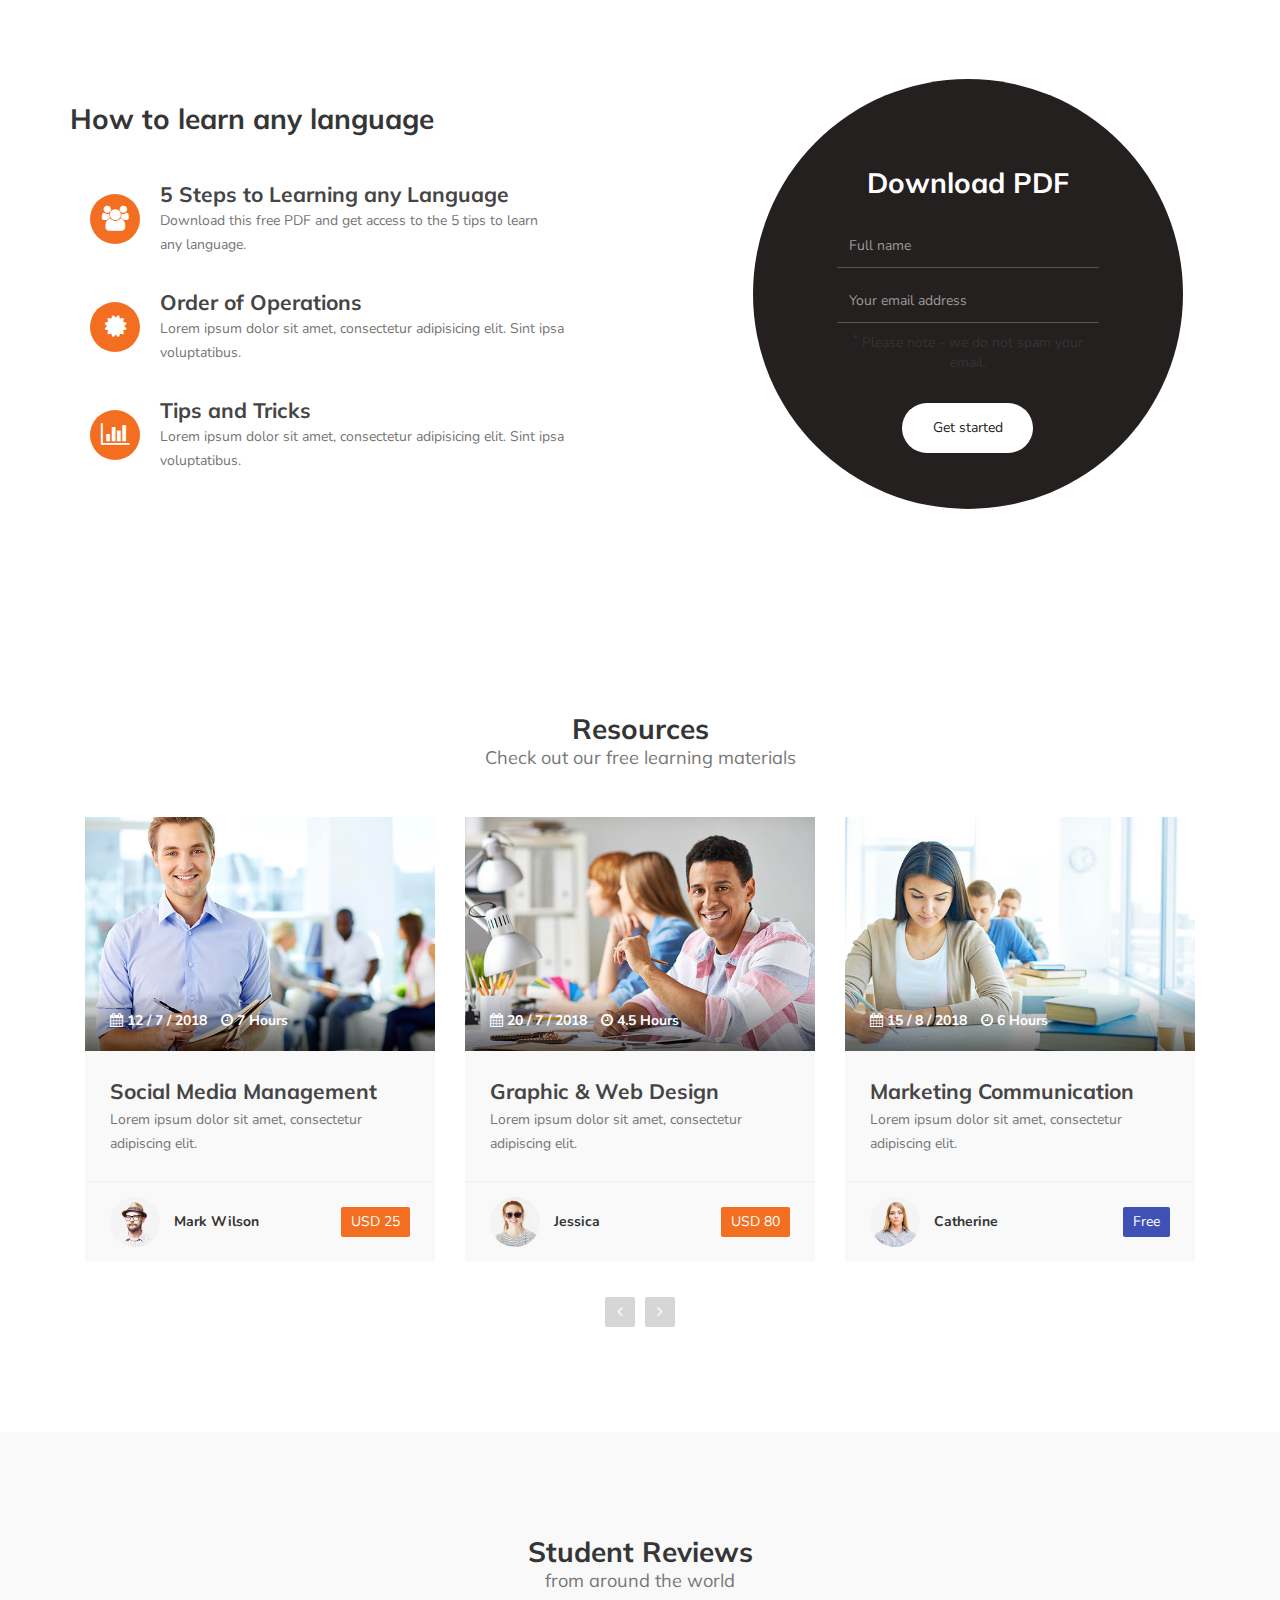
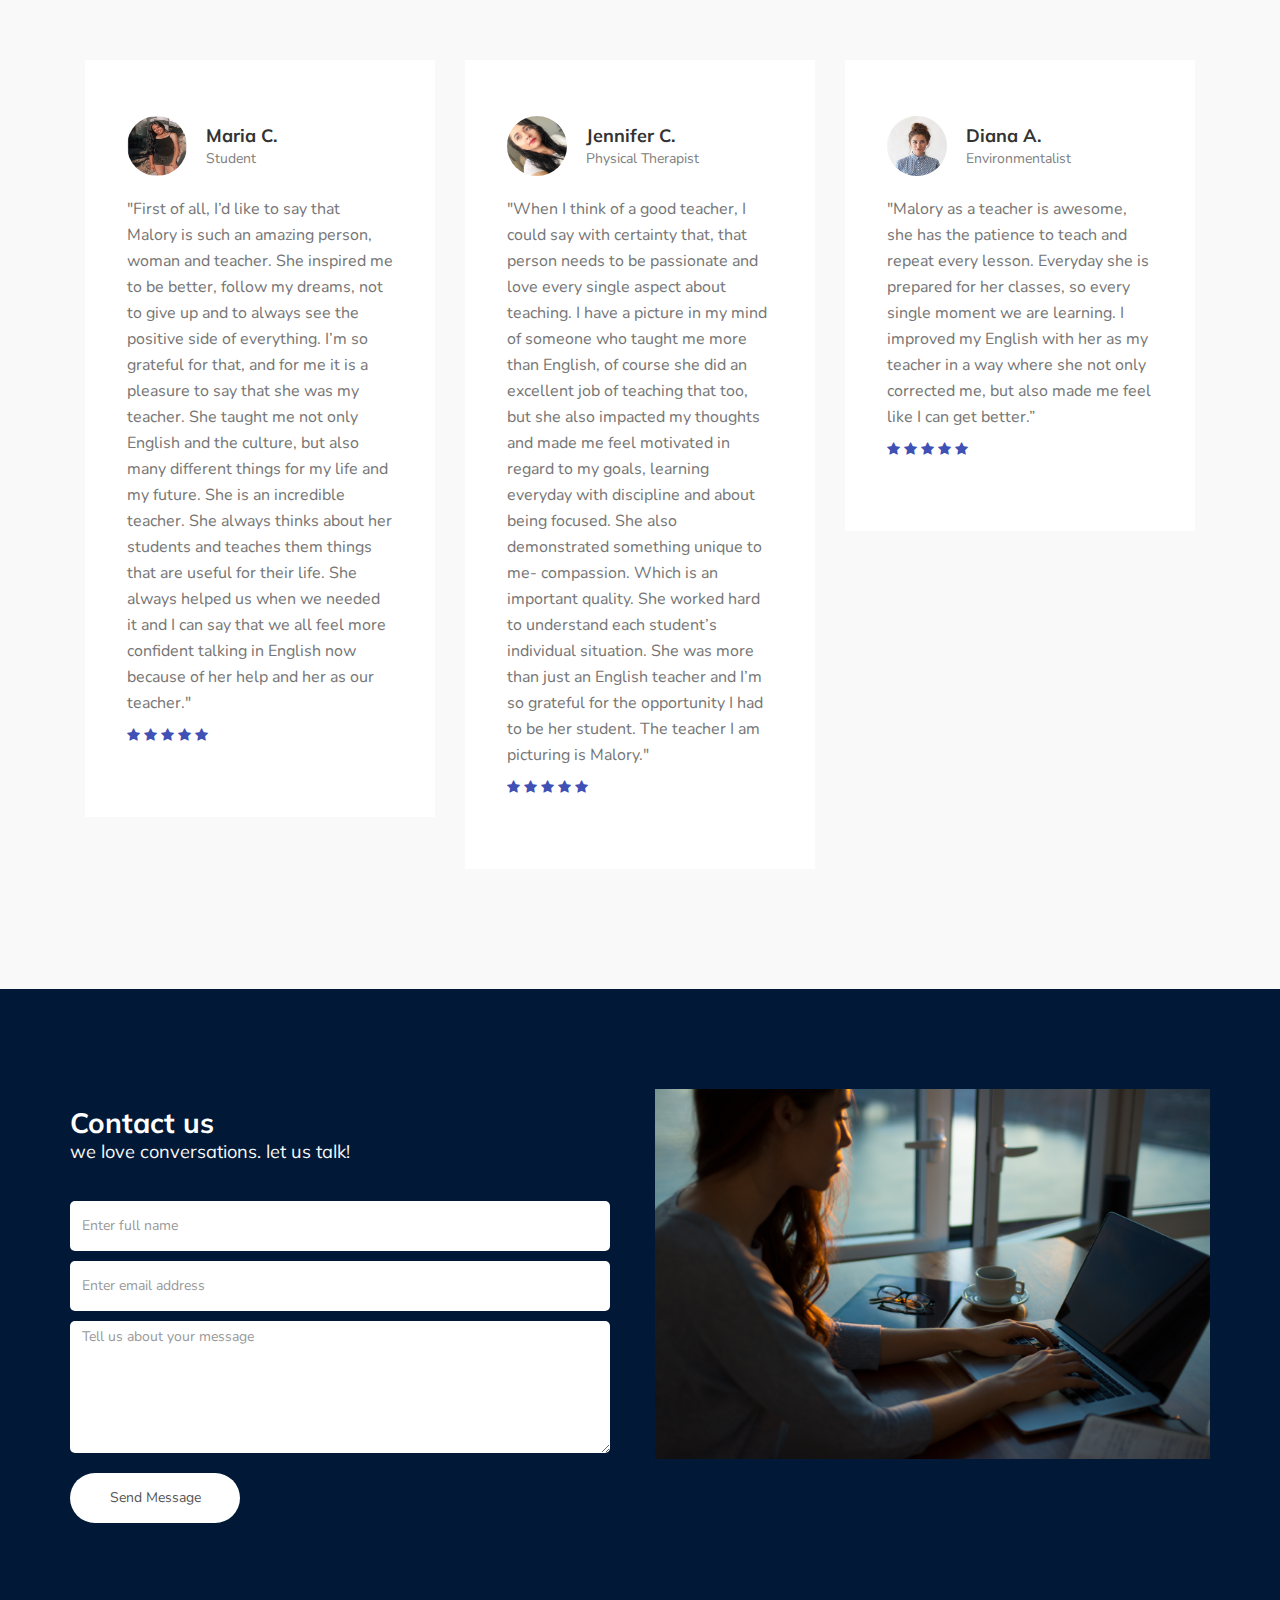
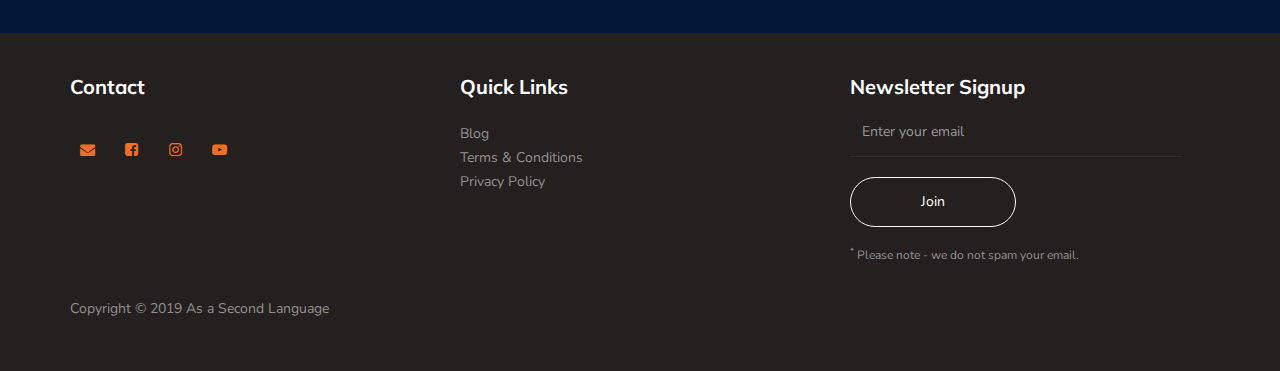
==== commit 205df30e: "Update index.html" ====
--- a/index.html
+++ b/index.html
@@ -149,7 +149,7 @@
                               <figure>
                                    <span><i class="fa fa-certificate"></i></span>
                                    <figcaption>
-                                        <h3>International Certifications</h3>
+                                        <h3>Order of Operations</h3>
                                         <p>Lorem ipsum dolor sit amet, consectetur adipisicing elit. Sint ipsa voluptatibus.</p>
                                    </figcaption>
                               </figure>
@@ -157,7 +157,7 @@
                               <figure>
                                    <span><i class="fa fa-bar-chart-o"></i></span>
                                    <figcaption>
-                                        <h3>Free for 3 months</h3>
+                                        <h3>Tips and Tricks</h3>
                                         <p>Lorem ipsum dolor sit amet, consectetur adipisicing elit. Sint ipsa voluptatibus.</p>
                                    </figcaption>
                               </figure>
@@ -181,97 +181,14 @@
      </section>
 
 
-     <!-- TEAM -->
-     <section id="team">
+     <!-- Courses -->
+     <section id="courses">
           <div class="container">
                <div class="row">
 
                     <div class="col-md-12 col-sm-12">
                          <div class="section-title">
-                              <h2>Teachers <small>Meet Professional Trainers</small></h2>
-                         </div>
-                    </div>
-
-                    <div class="col-md-3 col-sm-6">
-                         <div class="team-thumb">
-                              <div class="team-image">
-                                   <img src="images/author-image1.jpg" class="img-responsive" alt="">
-                              </div>
-                              <div class="team-info">
-                                   <h3>Mark Wilson</h3>
-                                   <span>I love Teaching</span>
-                              </div>
-                              <ul class="social-icon">
-                                   <li><a href="#" class="fa fa-facebook-square" attr="facebook icon"></a></li>
-                                   <li><a href="#" class="fa fa-twitter"></a></li>
-                                   <li><a href="#" class="fa fa-instagram"></a></li>
-                              </ul>
-                         </div>
-                    </div>
-
-                    <div class="col-md-3 col-sm-6">
-                         <div class="team-thumb">
-                              <div class="team-image">
-                                   <img src="images/author-image2.jpg" class="img-responsive" alt="">
-                              </div>
-                              <div class="team-info">
-                                   <h3>Catherine</h3>
-                                   <span>Education is the key!</span>
-                              </div>
-                              <ul class="social-icon">
-                                   <li><a href="#" class="fa fa-google"></a></li>
-                                   <li><a href="#" class="fa fa-instagram"></a></li>
-                              </ul>
-                         </div>
-                    </div>
-
-                    <div class="col-md-3 col-sm-6">
-                         <div class="team-thumb">
-                              <div class="team-image">
-                                   <img src="images/author-image3.jpg" class="img-responsive" alt="">
-                              </div>
-                              <div class="team-info">
-                                   <h3>Jessie Ca</h3>
-                                   <span>I like Online Courses</span>
-                              </div>
-                              <ul class="social-icon">
-                                   <li><a href="#" class="fa fa-twitter"></a></li>
-                                   <li><a href="#" class="fa fa-envelope-o"></a></li>
-                                   <li><a href="#" class="fa fa-linkedin"></a></li>
-                              </ul>
-                         </div>
-                    </div>
-
-                    <div class="col-md-3 col-sm-6">
-                         <div class="team-thumb">
-                              <div class="team-image">
-                                   <img src="images/author-image4.jpg" class="img-responsive" alt="">
-                              </div>
-                              <div class="team-info">
-                                   <h3>Andrew Berti</h3>
-                                   <span>Learning is fun</span>
-                              </div>
-                              <ul class="social-icon">
-                                   <li><a href="#" class="fa fa-twitter"></a></li>
-                                   <li><a href="#" class="fa fa-google"></a></li>
-                                   <li><a href="#" class="fa fa-behance"></a></li>
-                              </ul>
-                         </div>
-                    </div>
-
-               </div>
-          </div>
-     </section>
-
-
-     <!-- Courses -->
-     <section id="courses">
-          <div class="container">
-               <div class="row">
-
-                    <div class="col-md-12 col-sm-12">
-                         <div class="section-title">
-                              <h2>Popular Courses <small>Upgrade your skills with newest courses</small></h2>
+                              <h2>Resources <small>Check out our free learning materials</small></h2>
                          </div>
 
                          <div class="owl-carousel owl-theme owl-courses">
@@ -448,16 +365,22 @@
                          </div>
 
                          <div class="owl-carousel owl-theme owl-client">
+
                               <div class="col-md-4 col-sm-4">
                                    <div class="item">
                                         <div class="tst-image">
-                                             <img src="images/tst-image1.jpg" class="img-responsive" alt="">
+                                             <img src="images/Maria_C.JPG" class="img-responsive" alt="">
                                         </div>
                                         <div class="tst-author">
-                                             <h4>Jackson</h4>
-                                             <span>Shopify Developer</span>
-                                        </div>
-                                        <p>You really do help young creative minds to get quality education and professional job search assistance. I’d recommend it to everyone!</p>
+                                             <h4>Maria C.</h4>
+                                             <span>Student</span>
+                                        </div>
+                                        <p>"First of all, I’d like to say that Malory is such an amazing person, woman and teacher. She inspired me to be
+                                             better, follow my dreams, not to give up and to always see the positive side of everything. I’m so grateful for
+                                             that, and for me it is a pleasure to say that she was my teacher. She taught me not only English and the culture,
+                                             but also many different things for my life and my future. She is an incredible teacher. She always thinks about her
+                                             students and teaches them things that are useful for their life. She always helped us when we needed it and I can
+                                             say that we all feel more confident talking in English now because of her help and her as our teacher."</p>
                                         <div class="tst-rating">
                                              <i class="fa fa-star"></i>
                                              <i class="fa fa-star"></i>
@@ -471,14 +394,20 @@
                               <div class="col-md-4 col-sm-4">
                                    <div class="item">
                                         <div class="tst-image">
-                                             <img src="images/tst-image2.jpg" class="img-responsive" alt="">
+                                             <img src="images/Jennifer_C.JPG" class="img-responsive" alt="">
                                         </div>
                                         <div class="tst-author">
-                                             <h4>Camila</h4>
-                                             <span>Marketing Manager</span>
-                                        </div>
-                                        <p>Trying something new is exciting! Thanks for the amazing law course and the great teacher who was able to make it interesting.</p>
+                                             <h4>Jennifer C.</h4>
+                                             <span>Physical Therapist</span>
+                                        </div>
+                                        <p>"When I think of a good teacher, I could say with certainty that, that person needs to be passionate and love every single aspect about teaching.
+                                                  I have a picture in my mind of someone who taught me more than English, of course she did an excellent job of teaching that too, but she also impacted my thoughts and made me feel motivated in regard to my goals, learning everyday with discipline and about being focused.
+                                                  She also demonstrated something unique to me- compassion. Which is an important quality. She worked hard to understand each student’s individual situation. She was more than just an English teacher and I’m so grateful for the opportunity I had to be her student.
+                                                  The teacher I am picturing is Malory."
+                                                  </p>
                                         <div class="tst-rating">
+                                             <i class="fa fa-star"></i>
+                                             <i class="fa fa-star"></i>
                                              <i class="fa fa-star"></i>
                                              <i class="fa fa-star"></i>
                                              <i class="fa fa-star"></i>
@@ -492,40 +421,23 @@
                                              <img src="images/tst-image3.jpg" class="img-responsive" alt="">
                                         </div>
                                         <div class="tst-author">
-                                             <h4>Barbie</h4>
-                                             <span>Art Director</span>
-                                        </div>
-                                        <p>Donec erat libero, blandit vitae arcu eu, lacinia placerat justo. Sed sollicitudin quis felis vitae hendrerit.</p>
+                                             <h4>Diana A.</h4>
+                                             <span>Environmentalist</span>
+                                        </div>
+                                        <p>"Malory as a teacher is awesome, she has the patience to teach and repeat every lesson. Everyday she is prepared for
+                                             her classes, so every single moment we are learning. I improved my English with her as my teacher in a way where
+                                             she not only corrected me, but also made me feel like I can get better.”</p>
                                         <div class="tst-rating">
                                              <i class="fa fa-star"></i>
                                              <i class="fa fa-star"></i>
                                              <i class="fa fa-star"></i>
                                              <i class="fa fa-star"></i>
-                                        </div>
-                                   </div>
-                              </div>
-
-                              <div class="col-md-4 col-sm-4">
-                                   <div class="item">
-                                        <div class="tst-image">
-                                             <img src="images/tst-image4.jpg" class="img-responsive" alt="">
-                                        </div>
-                                        <div class="tst-author">
-                                             <h4>Andrio</h4>
-                                             <span>Web Developer</span>
-                                        </div>
-                                        <p>Nam eget mi eu ante faucibus viverra nec sed magna. Vivamus viverra sapien ex, elementum varius ex sagittis vel.</p>
-                                        <div class="tst-rating">
-                                             <i class="fa fa-star"></i>
-                                             <i class="fa fa-star"></i>
-                                             <i class="fa fa-star"></i>
-                                             <i class="fa fa-star"></i>
-                                        </div>
-                                   </div>
-                              </div>
-
-                         </div>
-
+                                             <i class="fa fa-star"></i>
+
+                                        </div>
+                                   </div>
+                              </div>
+                         </div>
                </div>
           </div>
      </section> 
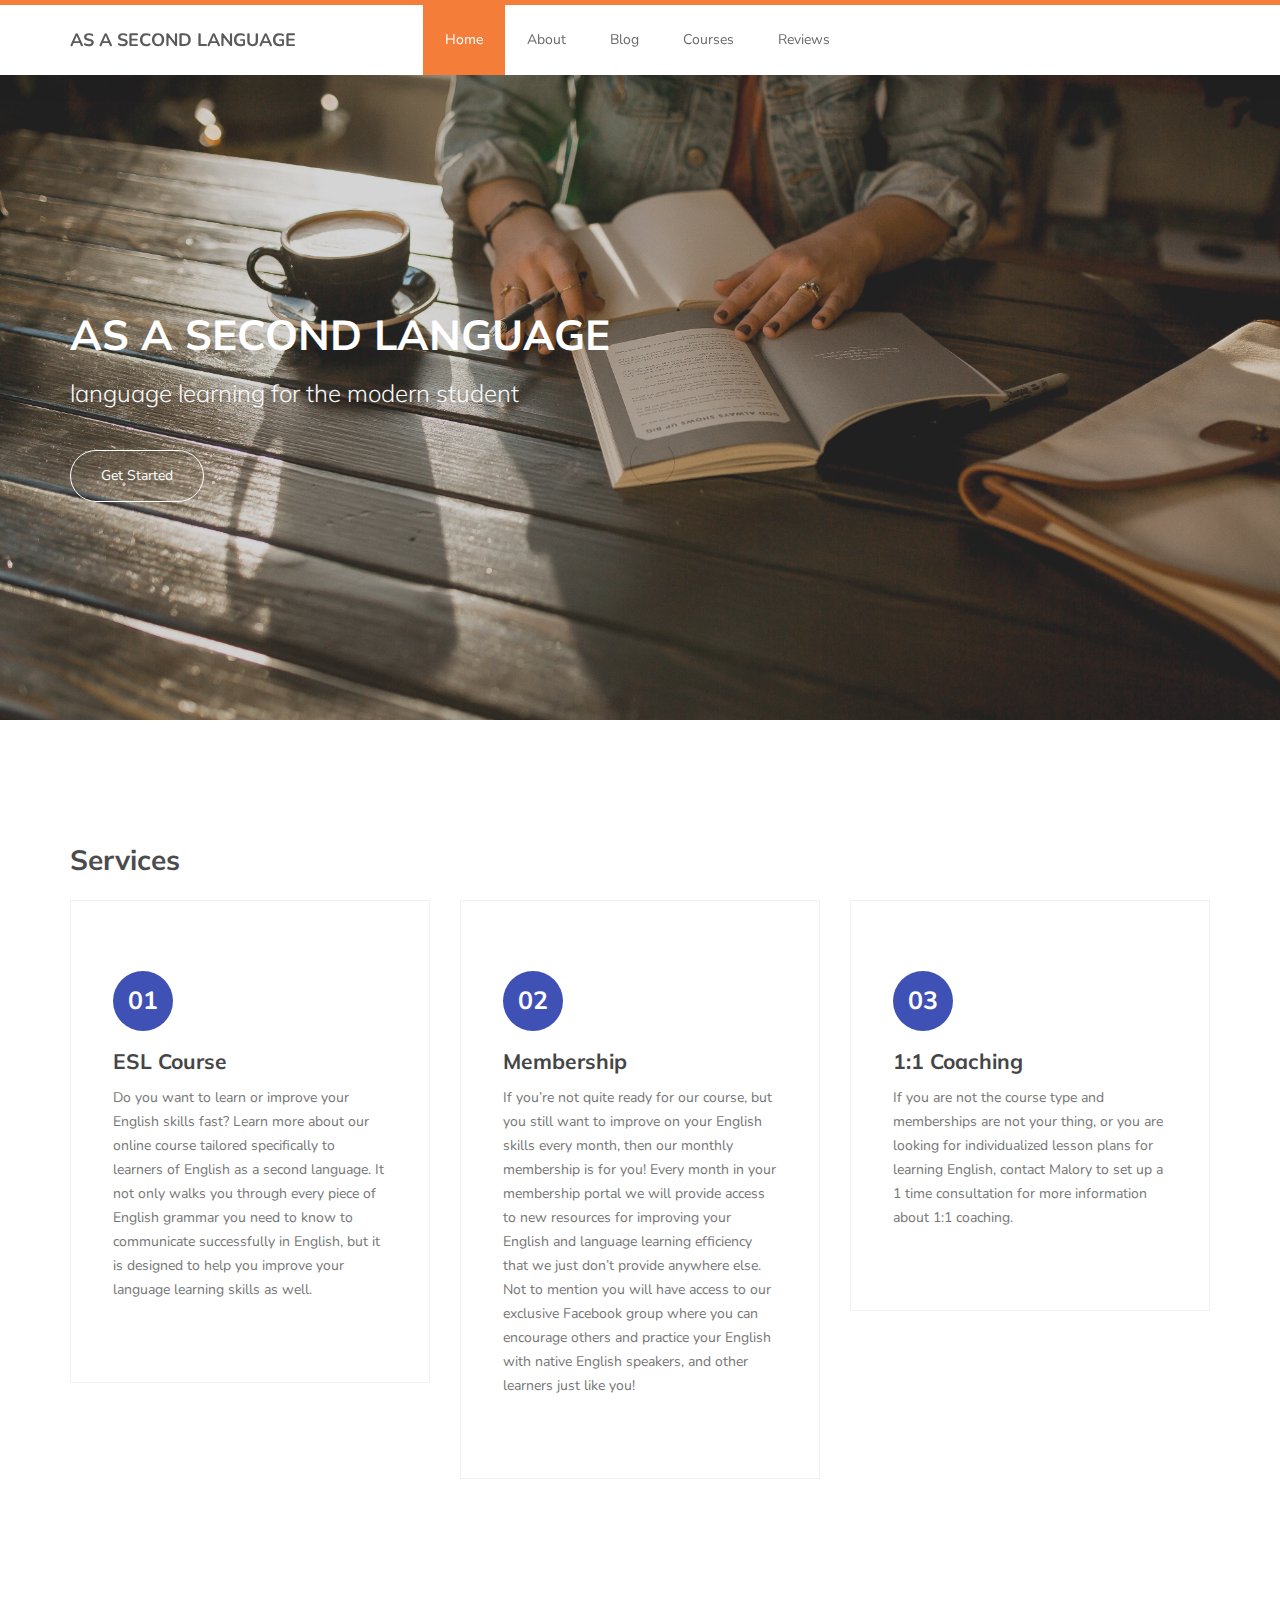
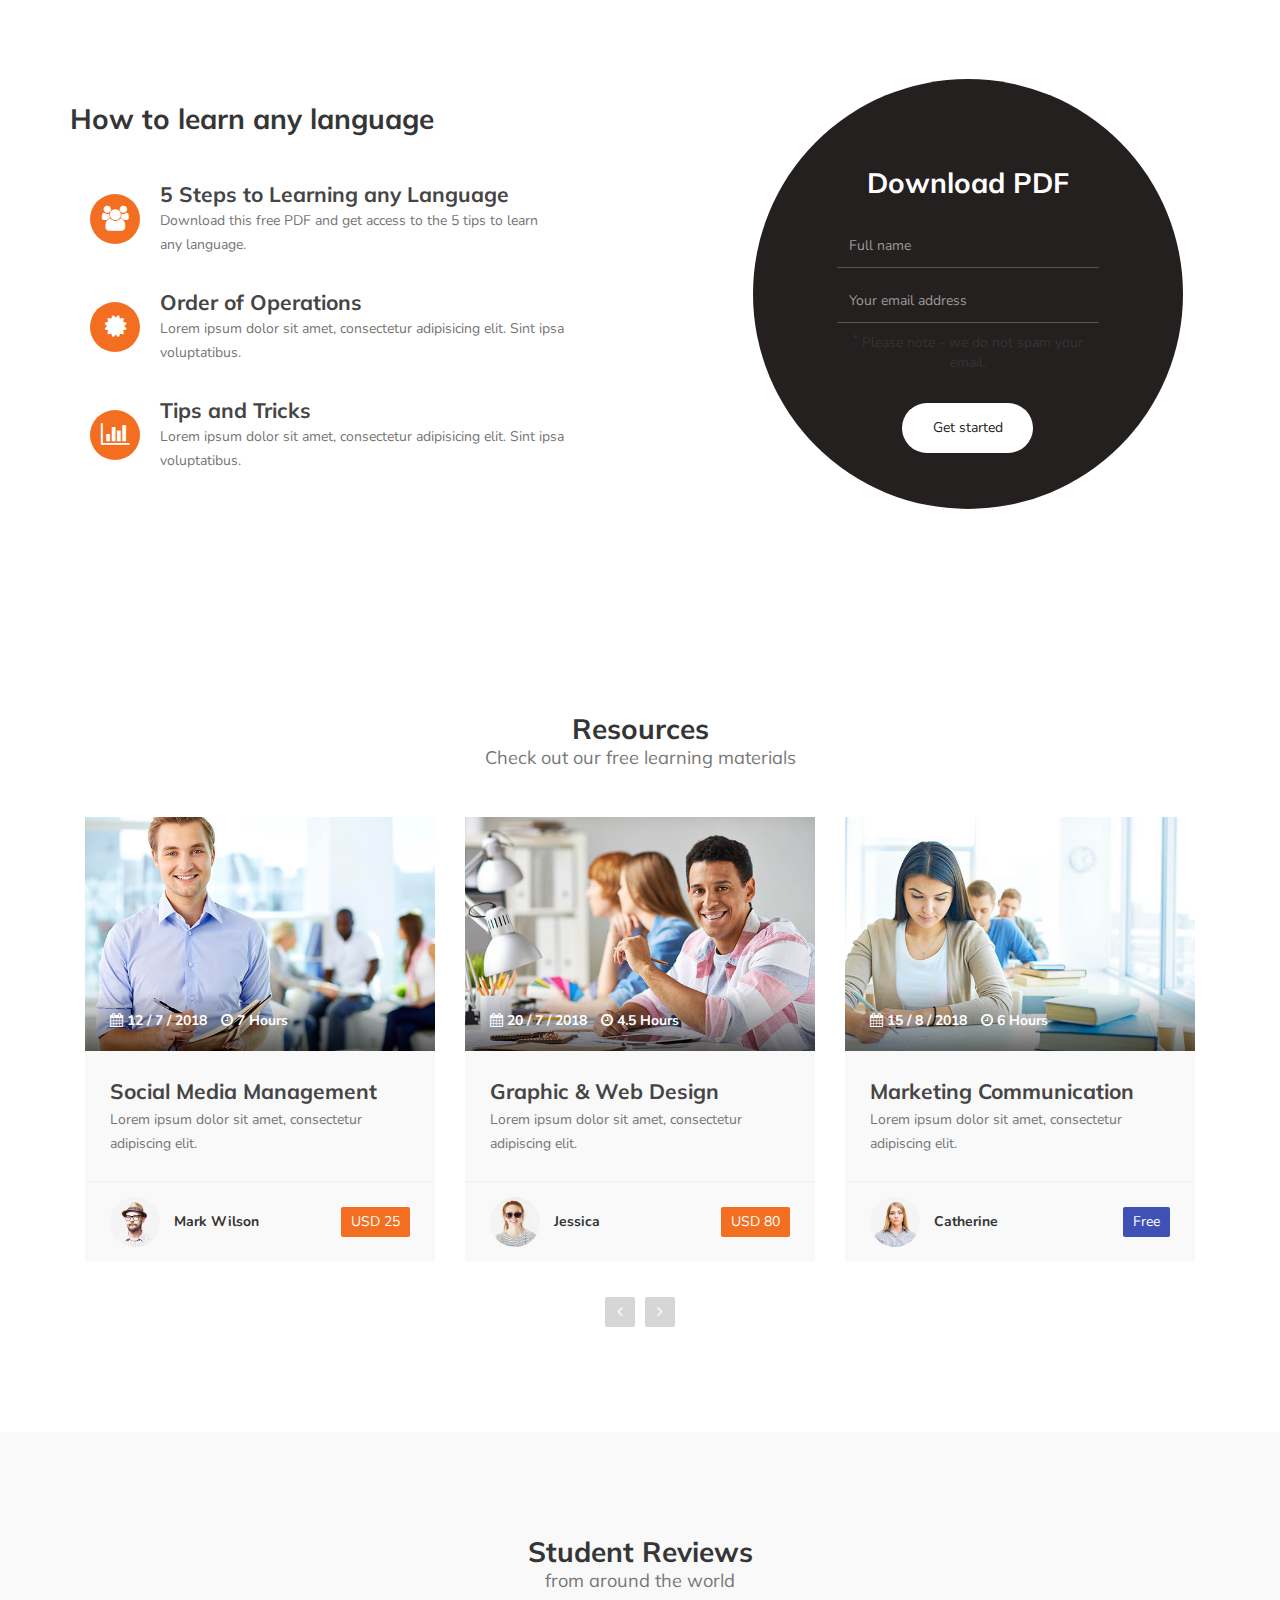
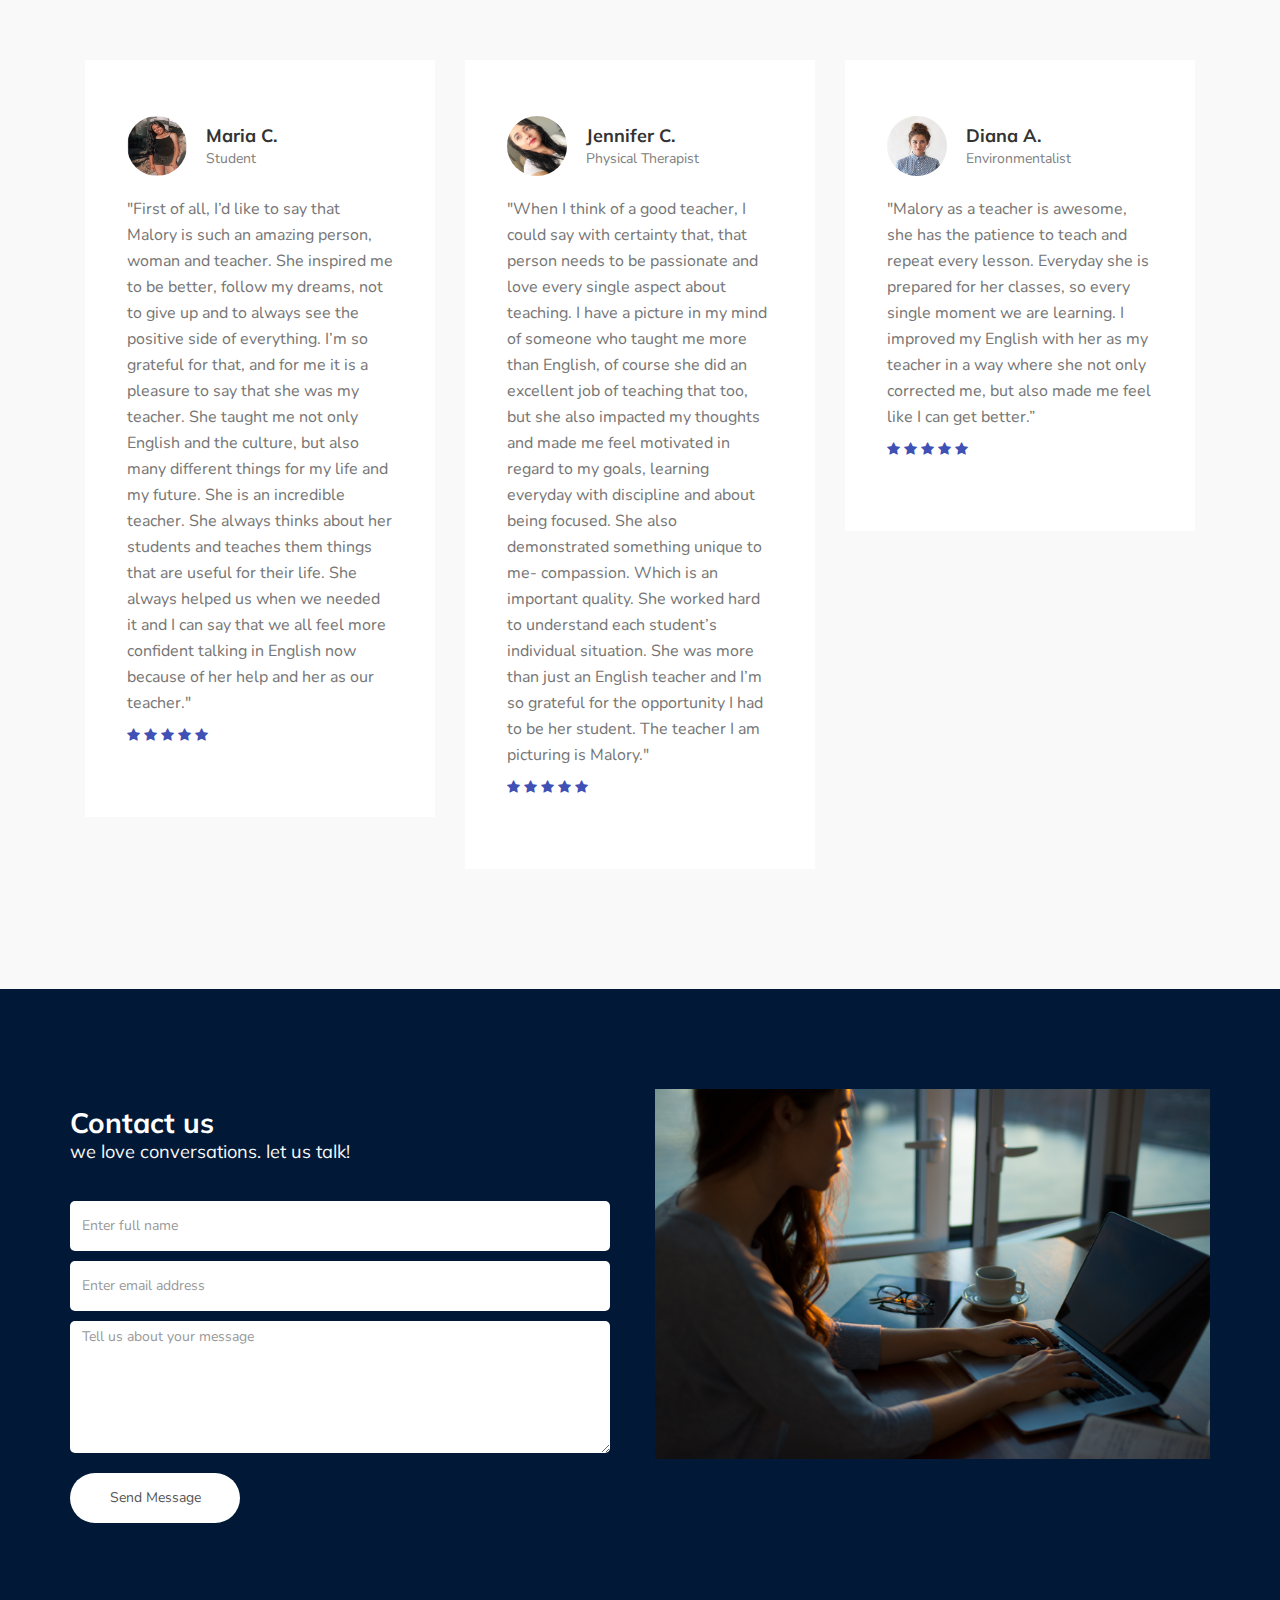
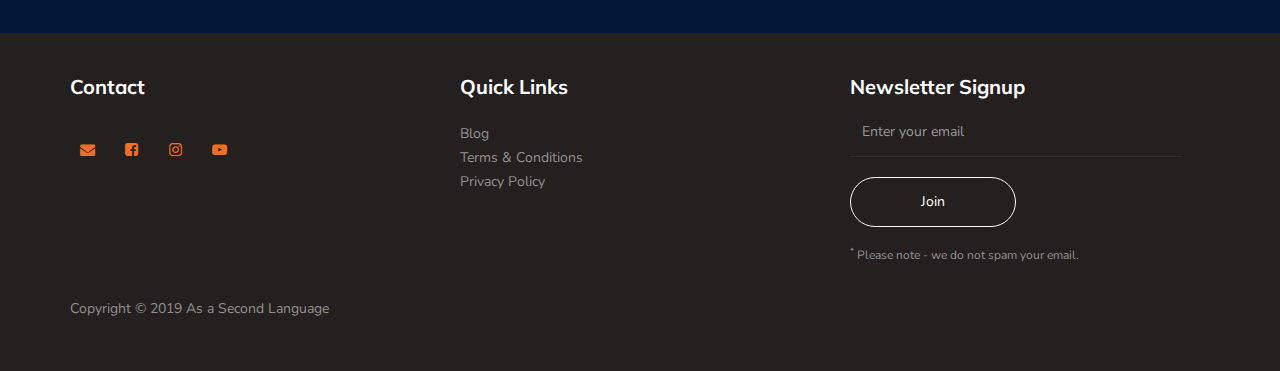
==== commit 44dfd09d: "test" ====
--- a/index.html
+++ b/index.html
@@ -53,7 +53,7 @@
                <div class="collapse navbar-collapse">
                     <ul class="nav navbar-nav navbar-nav-first">
                          <li><a href="#top" class="smoothScroll">Home</a></li>
-                         <li><a href="#about" class="smoothScroll">About</a></li>
+                         <li><a href="/about.html" class="smoothScroll">About</a></li>
                          <li><a href="#blog" class="smoothScroll">Blog</a></li>
                          <li><a href="#courses" class="smoothScroll">Courses</a></li>
                          <li><a href="#testimonial" class="smoothScroll">Reviews</a></li>
